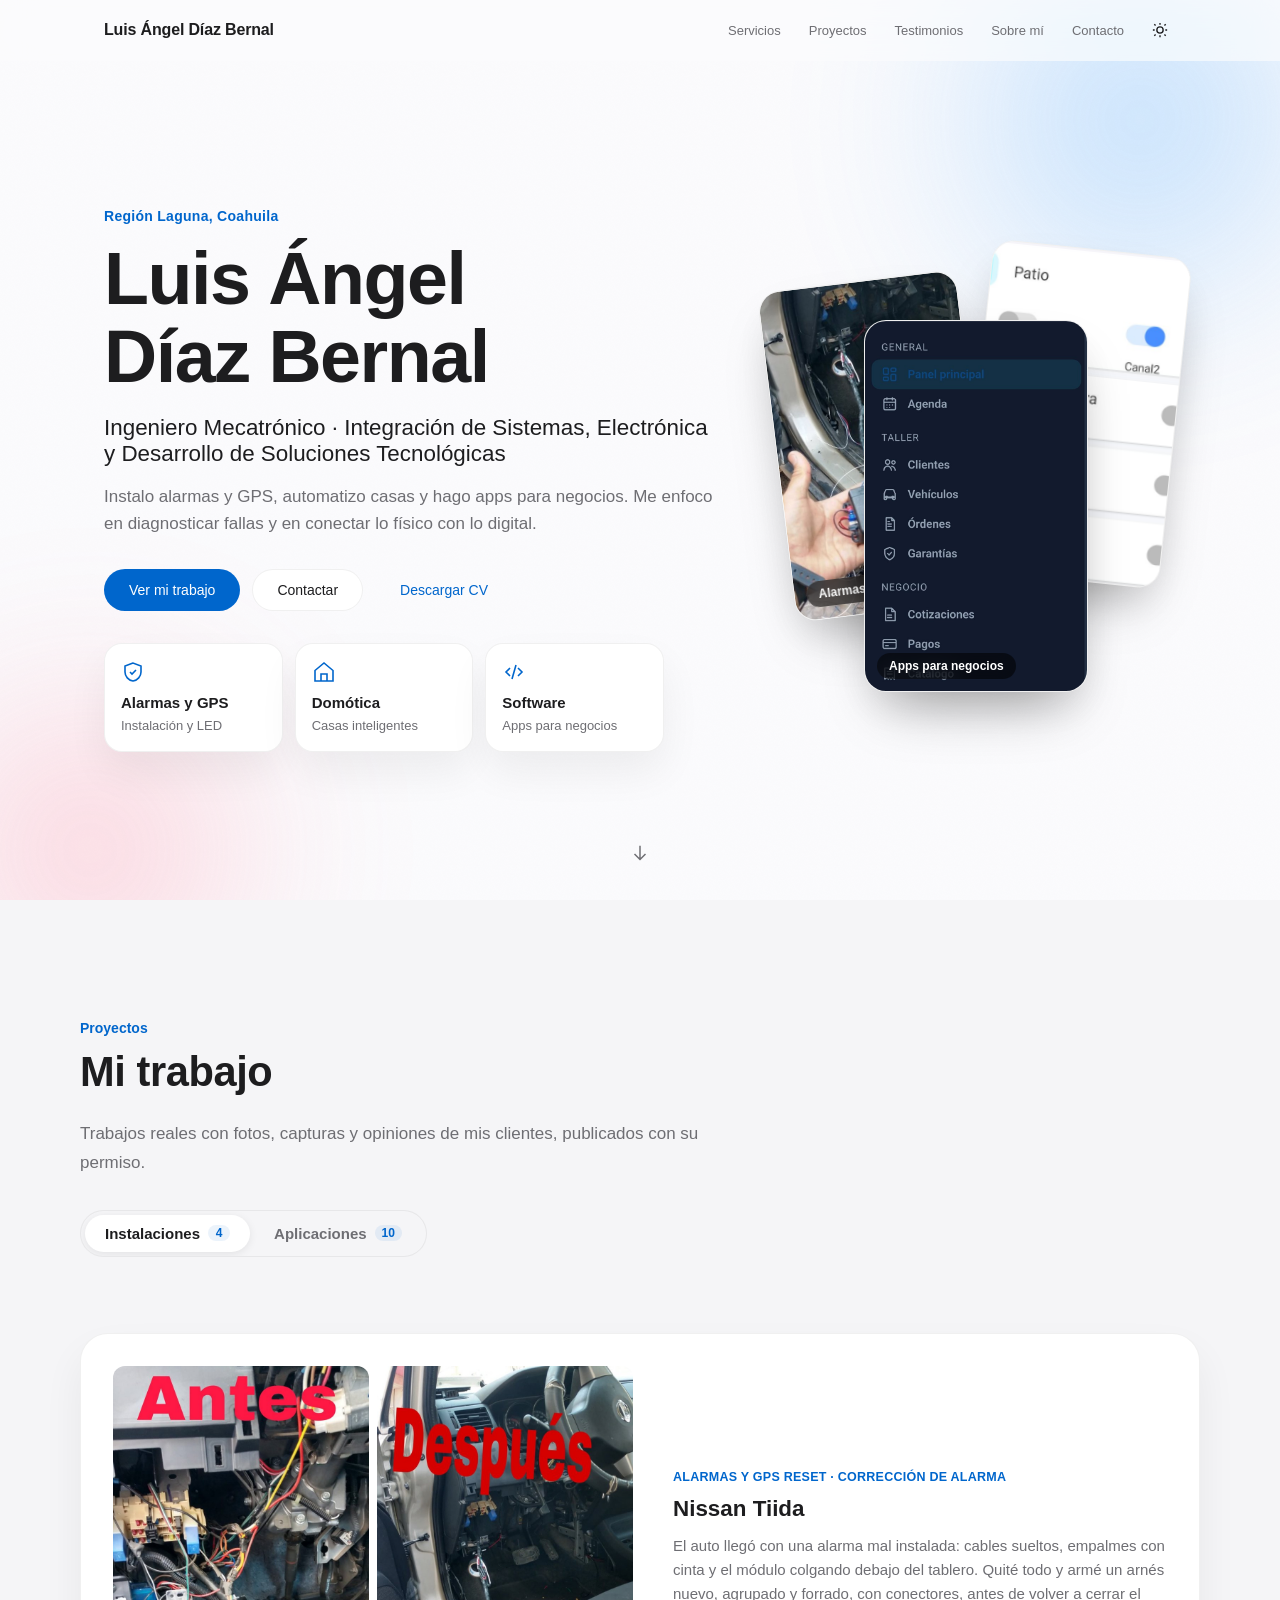
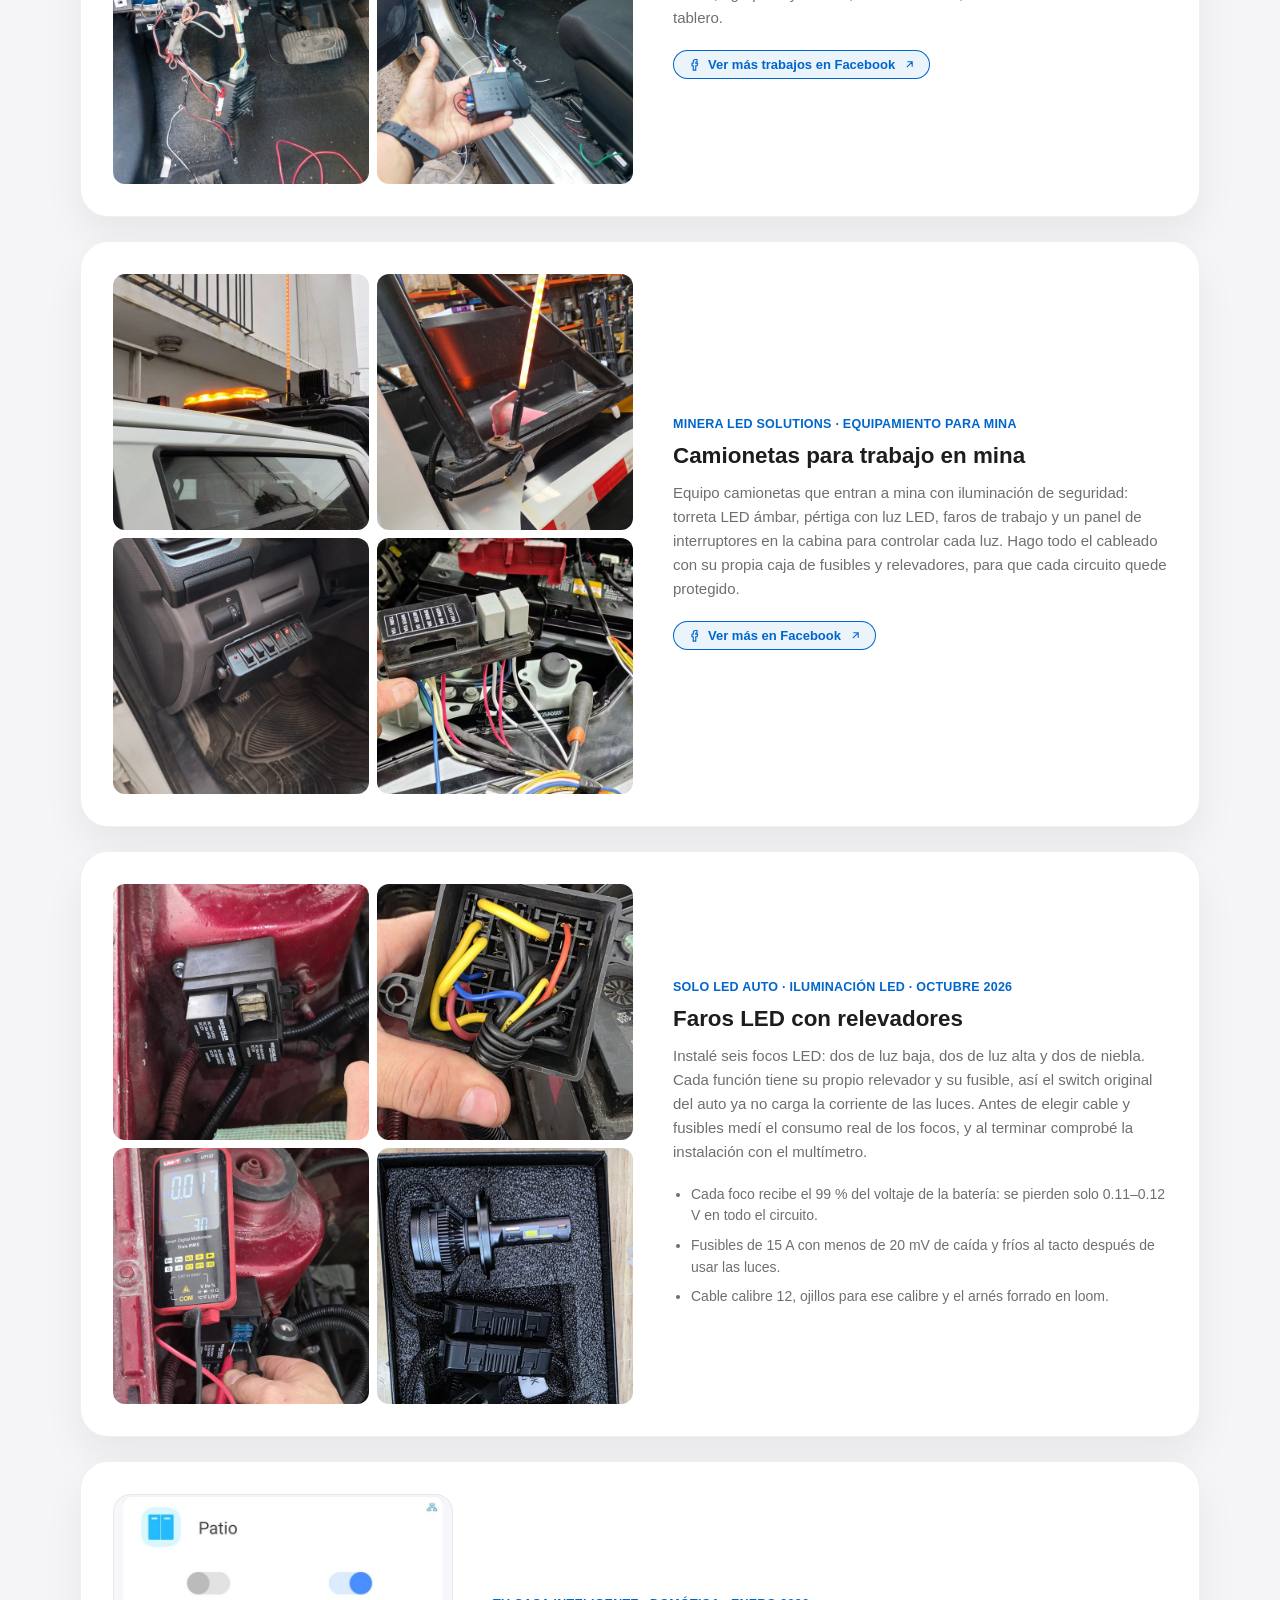
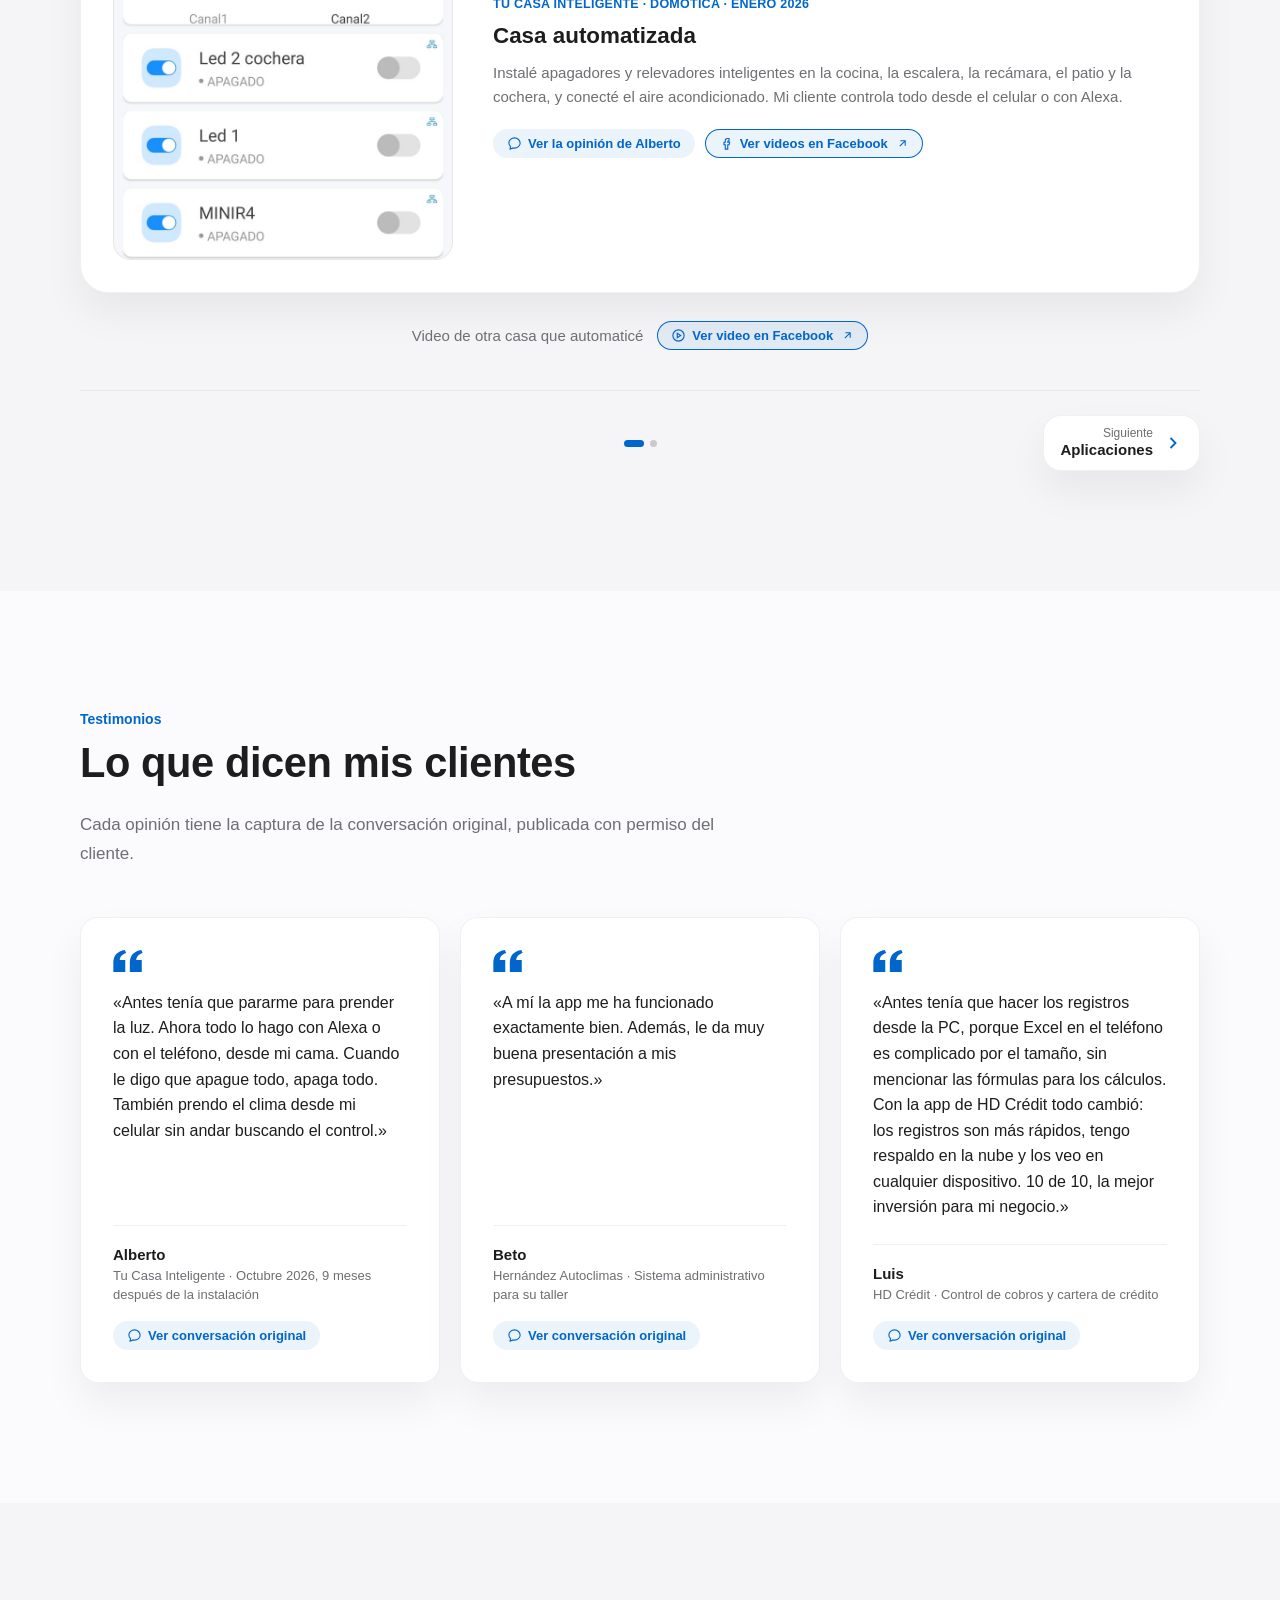
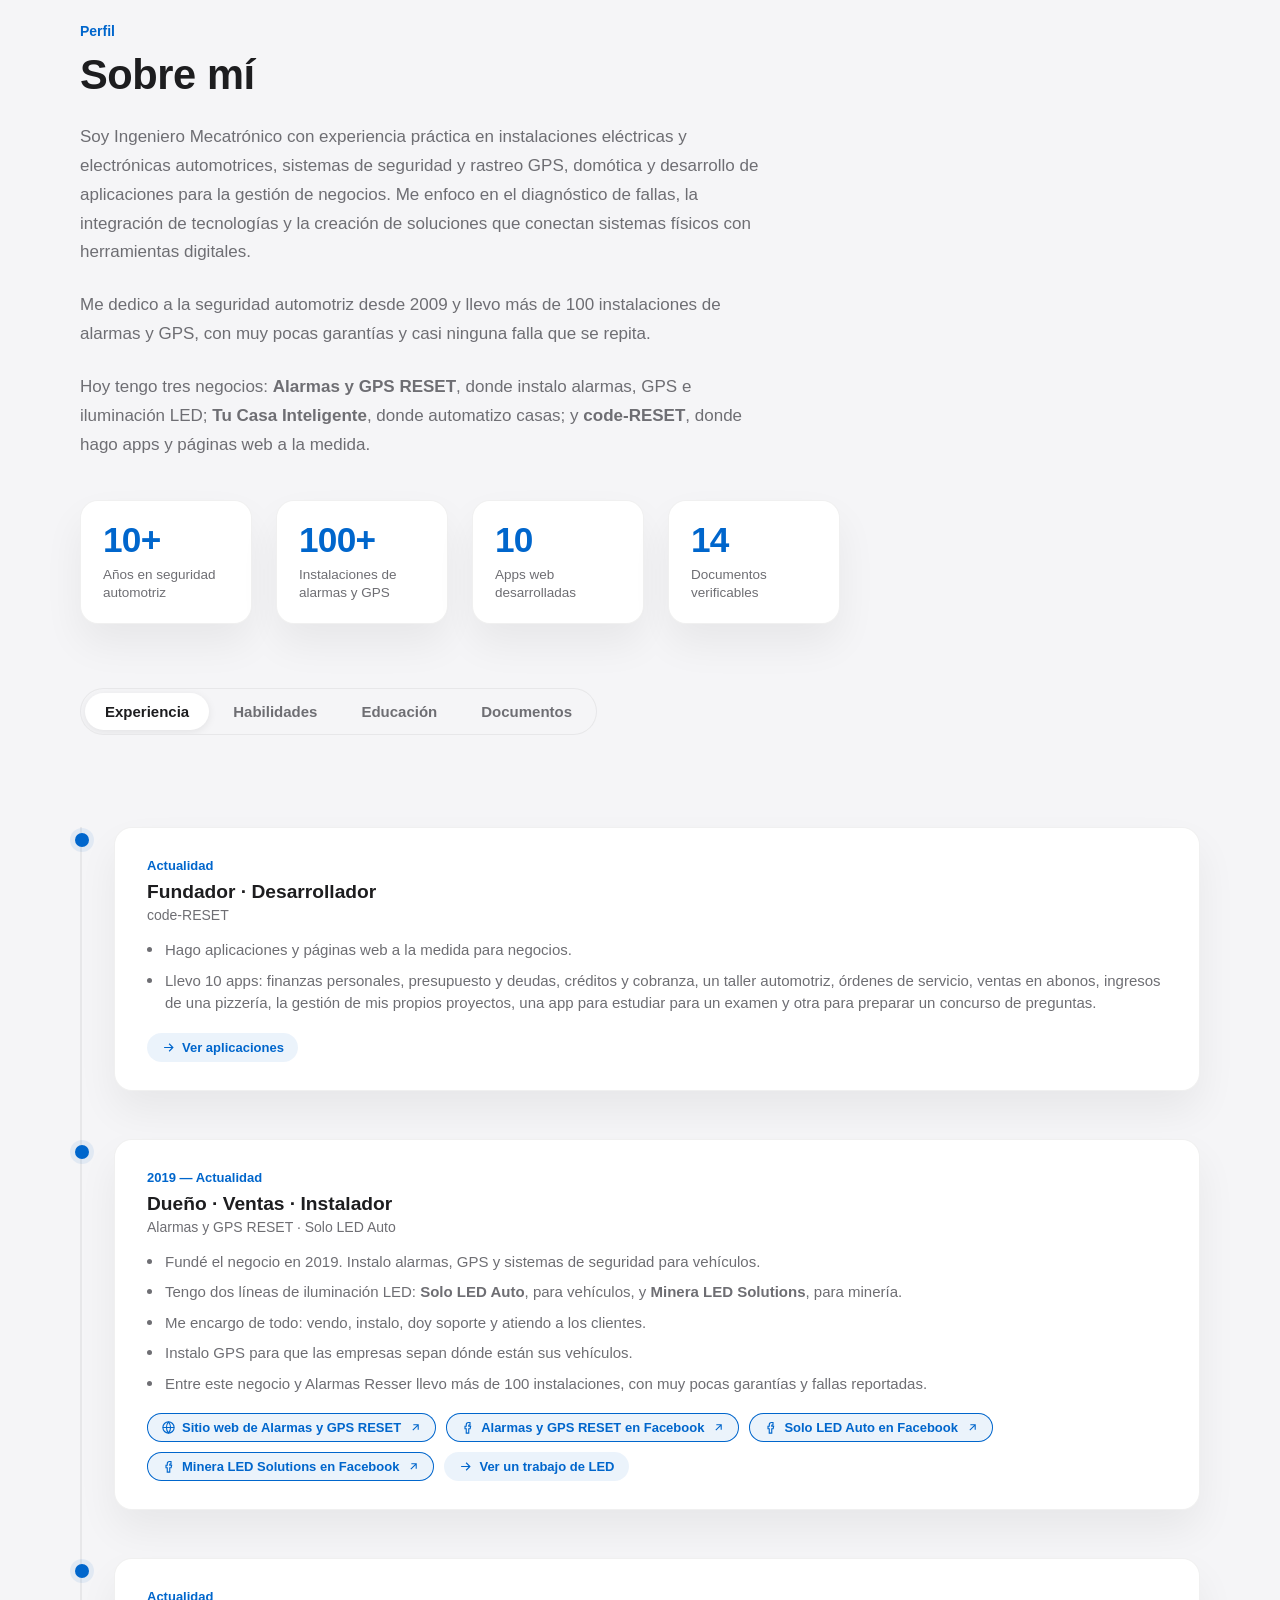
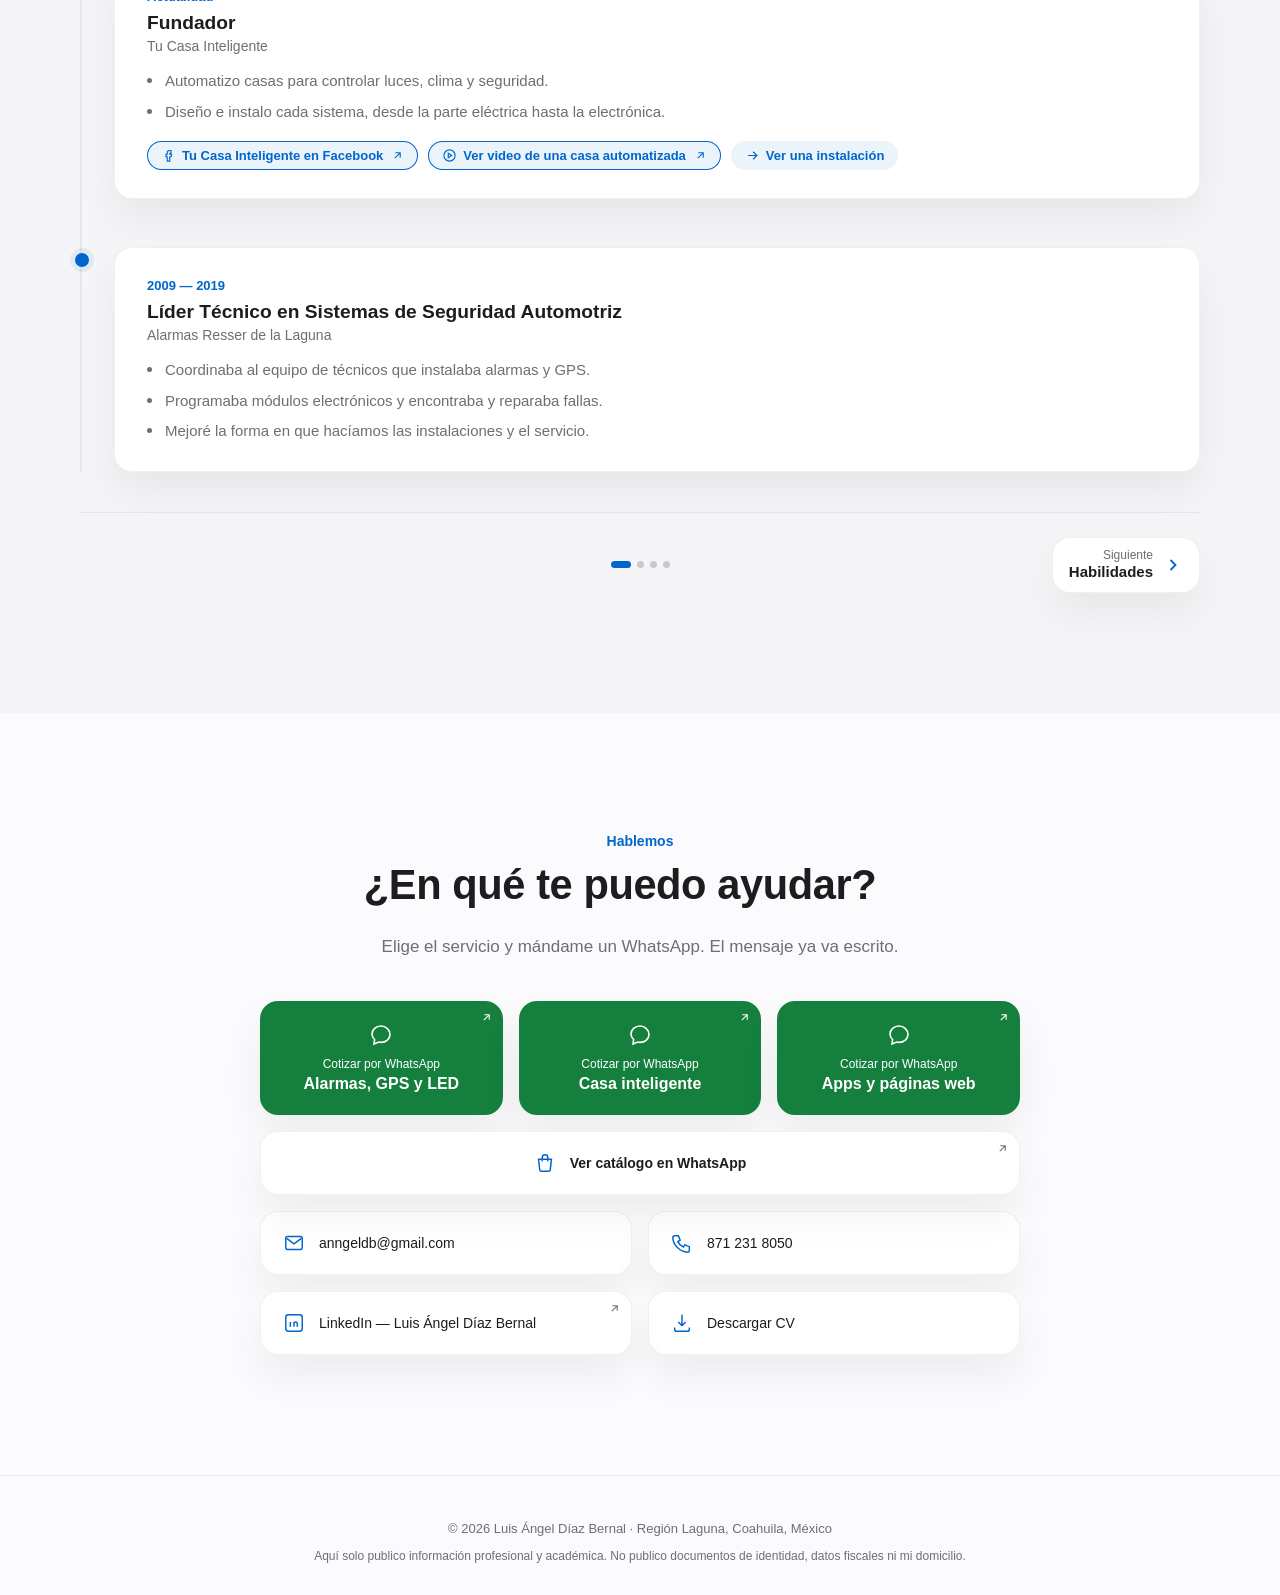
==== index.html @ fb7452df "Protege los documentos publicados y avisa si no cargan los datos - Tapa firmas, folios, números de c" ====
<!DOCTYPE html>
<html lang="es">
<head>
<meta charset="UTF-8">
<meta name="viewport" content="width=device-width, initial-scale=1.0">
<title>Luis Ángel Díaz Bernal — Portafolio profesional</title>
<meta name="description" content="Soy Ingeniero Mecatrónico en la Región Laguna: electrónica automotriz, seguridad y rastreo GPS, domótica y aplicaciones para negocios. Más de 10 años y más de 100 instalaciones.">
<link rel="canonical" href="https://code-reset.github.io/My-portafolio/">

<meta property="og:type" content="website">
<meta property="og:url" content="https://code-reset.github.io/My-portafolio/">
<meta property="og:title" content="Luis Ángel Díaz Bernal — Portafolio profesional">
<meta property="og:description" content="Soy Ingeniero Mecatrónico en la Región Laguna: electrónica automotriz, seguridad y rastreo GPS, domótica y aplicaciones para negocios. Más de 10 años y más de 100 instalaciones.">
<meta property="og:image" content="https://code-reset.github.io/My-portafolio/assets/og-image.jpg">
<meta property="og:image:width" content="1200">
<meta property="og:image:height" content="630">
<meta property="og:locale" content="es_MX">

<meta name="twitter:card" content="summary_large_image">
<meta name="twitter:title" content="Luis Ángel Díaz Bernal — Portafolio profesional">
<meta name="twitter:description" content="Soy Ingeniero Mecatrónico en la Región Laguna: electrónica automotriz, seguridad y rastreo GPS, domótica y aplicaciones para negocios. Más de 10 años y más de 100 instalaciones.">
<meta name="twitter:image" content="https://code-reset.github.io/My-portafolio/assets/og-image.jpg">

<link rel="icon" href="assets/favicon.svg" type="image/svg+xml">
<link rel="stylesheet" href="css/styles.css?v=202611060519">

<script type="application/ld+json">
{
  "@context": "https://schema.org",
  "@type": "Person",
  "name": "Luis Ángel Díaz Bernal",
  "jobTitle": "Ingeniero Mecatrónico",
  "url": "https://code-reset.github.io/My-portafolio/",
  "image": "https://code-reset.github.io/My-portafolio/assets/og-image.jpg",
  "address": { "@type": "PostalAddress", "addressRegion": "Coahuila", "addressCountry": "MX" },
  "alumniOf": { "@type": "CollegeOrUniversity", "name": "Universidad Autónoma de la Laguna" },
  "knowsAbout": ["Seguridad automotriz", "Rastreo GPS", "Domótica", "Automatización", "Desarrollo web"],
  "worksFor": [
    { "@type": "Organization", "name": "code-RESET" },
    { "@type": "Organization", "name": "Alarmas y GPS RESET", "url": "https://code-reset.github.io/Site/" },
    { "@type": "Organization", "name": "Tu Casa Inteligente" }
  ],
  "sameAs": ["https://www.linkedin.com/in/luis-%C3%A1ngel-d%C3%ADaz-bernal-34109314a"]
}
</script>
</head>
<body>

<div class="noise-overlay" aria-hidden="true"></div>

<nav id="navbar" class="navbar">
  <div class="navbar-inner">
    <a href="#top" class="nav-logo" aria-label="Inicio">Luis Ángel Díaz Bernal</a>
    <button class="nav-toggle" id="navToggle" aria-label="Abrir menú" aria-expanded="false">
      <span></span><span></span><span></span>
    </button>
    <ul class="nav-links" id="navLinks">
      <li><a href="#servicios">Servicios</a></li>
      <li><a href="#trabajo">Proyectos</a></li>
      <li><a href="#testimonios">Testimonios</a></li>
      <li><a href="#perfil">Sobre mí</a></li>
      <li><a href="#contacto">Contacto</a></li>
    </ul>
    <button class="theme-toggle" id="themeToggle" aria-label="Cambiar tema">
      <svg class="icon-sun" viewBox="0 0 24 24" fill="none" stroke="currentColor" stroke-width="1.8"><circle cx="12" cy="12" r="4.2"/><path d="M12 2.5v2.4M12 19.1v2.4M4.4 4.4l1.7 1.7M17.9 17.9l1.7 1.7M2.5 12h2.4M19.1 12h2.4M4.4 19.6l1.7-1.7M17.9 6.1l1.7-1.7"/></svg>
      <svg class="icon-moon" viewBox="0 0 24 24" fill="none" stroke="currentColor" stroke-width="1.8"><path d="M20 14.5A8.5 8.5 0 1 1 9.5 4a6.8 6.8 0 0 0 10.5 10.5Z"/></svg>
    </button>
  </div>
</nav>

<main id="top">

  <!-- HERO -->
  <section class="hero">
    <div class="hero-blob blob-1" aria-hidden="true"></div>
    <div class="hero-blob blob-2" aria-hidden="true"></div>
    <div class="hero-content reveal">
      <p class="eyebrow">Región Laguna, Coahuila</p>
      <h1 class="hero-title">Luis Ángel<br>Díaz Bernal</h1>
      <p class="hero-subtitle">Ingeniero Mecatrónico · Integración de Sistemas, Electrónica y Desarrollo de Soluciones Tecnológicas</p>
      <p class="hero-lede">Instalo alarmas y GPS, automatizo casas y hago apps para negocios. Me enfoco en diagnosticar fallas y en conectar lo físico con lo digital.</p>
      <div class="hero-actions">
        <a href="#trabajo" class="btn btn-primary">Ver mi trabajo</a>
        <a href="#contacto" class="btn btn-secondary">Contactar</a>
        <a href="assets/documents/luis-diaz-bernal-cv.pdf" class="btn btn-ghost" download>Descargar CV</a>
      </div>
      <nav class="hero-tiles" id="servicios" aria-label="Servicios">
        <a class="hero-tile" href="#instalaciones"><svg viewBox="0 0 24 24" fill="none" stroke="currentColor" stroke-width="1.6" aria-hidden="true"><path d="M12 3 4 6v6c0 4.4 3.4 8.3 8 9 4.6-.7 8-4.6 8-9V6Z"/><path d="m9 12 2 2 4-4"/></svg><strong>Alarmas y GPS</strong><span>Instalación y LED</span></a>
        <a class="hero-tile" href="#caso-casa"><svg viewBox="0 0 24 24" fill="none" stroke="currentColor" stroke-width="1.6" aria-hidden="true"><path d="M3 10.5 12 3l9 7.5V21H3z"/><path d="M9 21v-7h6v7"/></svg><strong>Domótica</strong><span>Casas inteligentes</span></a>
        <a class="hero-tile" href="#proyectos"><svg viewBox="0 0 24 24" fill="none" stroke="currentColor" stroke-width="1.6" aria-hidden="true"><path d="m8 8-4 4 4 4M16 8l4 4-4 4M14 5l-4 14"/></svg><strong>Software</strong><span>Apps para negocios</span></a>
      </nav>
    </div>
    <div class="hero-visual" aria-hidden="true" hidden>
      <figure class="hero-shot hero-shot--left">
        <img width="484" height="806" src="assets/projects/hero-alarma.jpg" alt="" loading="lazy">
        <figcaption>Alarmas y GPS</figcaption>
      </figure>
      <figure class="hero-shot hero-shot--right">
        <img width="720" height="776" src="assets/projects/casa-alberto-app.jpg" alt="" loading="lazy">
        <figcaption>Domótica</figcaption>
      </figure>
      <figure class="hero-shot hero-shot--front">
        <img width="720" height="1293" src="assets/projects/autoclimas-menu.jpg" alt="" loading="lazy">
        <figcaption>Apps para negocios</figcaption>
      </figure>
    </div>
    <a href="#trabajo" class="scroll-cue" aria-label="Desplazarse hacia abajo">
      <svg viewBox="0 0 24 24" fill="none" stroke="currentColor" stroke-width="1.6"><path d="M12 4v15M6 13l6 6 6-6"/></svg>
    </a>
  </section>

  <!-- PROYECTOS (pestañas: instalaciones y aplicaciones) -->
  <section id="trabajo" class="section alt">
    <div class="section-inner">
      <p class="section-kicker reveal">Proyectos</p>
      <h2 class="section-title reveal">Mi trabajo</h2>
      <p class="section-text reveal">Trabajos reales con fotos, capturas y opiniones de mis clientes, publicados con su permiso.</p>

      <div class="tabs" data-tabs>
      <div class="tablist reveal" role="tablist" aria-label="Tipo de proyecto">
        <button type="button" role="tab" class="tab" id="tab-instalaciones" aria-controls="instalaciones">Instalaciones <span class="tab-count">4</span></button>
        <button type="button" role="tab" class="tab" id="tab-proyectos" aria-controls="proyectos">Aplicaciones <span class="tab-count" data-count="apps">10</span></button>
      </div>
      <div class="tabpanel" role="tabpanel" id="instalaciones" aria-labelledby="tab-instalaciones" tabindex="0">
        <article class="case-card case-card--pair reveal" id="caso-tiida">
          <div class="case-shots">
            <img width="720" height="1176" src="assets/projects/tiida-antes.jpg" alt="Antes: alarma mal instalada en un Nissan Tiida, con cables sueltos, empalmes con cinta y el módulo colgando bajo el tablero" loading="lazy">
            <img width="720" height="1176" src="assets/projects/tiida-despues.jpg" alt="Después: arnés nuevo de la alarma, agrupado y forrado, con el módulo listo para fijarse" loading="lazy">
          </div>
          <div class="case-info">
            <p class="project-tag">Alarmas y GPS RESET · Corrección de alarma</p>
            <h3>Nissan Tiida</h3>
            <p>El auto llegó con una alarma mal instalada: cables sueltos, empalmes con cinta y el módulo colgando debajo del tablero. Quité todo y armé un arnés nuevo, agrupado y forrado, con conectores, antes de volver a cerrar el tablero.</p>
            <a class="timeline-link" href="https://www.facebook.com/share/1BoFfihjWY/" target="_blank" rel="noopener">
              <svg viewBox="0 0 24 24" fill="none" stroke="currentColor" stroke-width="1.8"><path d="M14 8h2V4h-2.5A3.5 3.5 0 0 0 10 7.5V10H8v4h2v7h4v-7h2.2l.8-4H14V8.5a.5.5 0 0 1 .5-.5Z"/></svg>
              Ver más trabajos en Facebook
            </a>
          </div>
        </article>

        <article class="case-card case-card--pair reveal" id="caso-minero">
          <div class="case-shots case-shots--grid">
            <img width="640" height="640" src="assets/projects/led-minero-torreta.jpg" alt="Torreta LED ámbar, faro de trabajo y pértiga LED montados en el techo de una camioneta" loading="lazy">
            <img width="640" height="640" src="assets/projects/led-minero-pertiga.jpg" alt="Pértiga LED encendida, atornillada al barandal con su conector" loading="lazy">
            <img width="640" height="640" src="assets/projects/led-minero-panel.jpg" alt="Panel de interruptores con indicadores instalado bajo el tablero" loading="lazy">
            <img width="640" height="640" src="assets/projects/led-minero-fusibles.jpg" alt="Caja de fusibles y relevadores para las luces, durante el cableado en el cofre" loading="lazy">
          </div>
          <div class="case-info">
            <p class="project-tag">Minera LED Solutions · Equipamiento para mina</p>
            <h3>Camionetas para trabajo en mina</h3>
            <p>Equipo camionetas que entran a mina con iluminación de seguridad: torreta LED ámbar, pértiga con luz LED, faros de trabajo y un panel de interruptores en la cabina para controlar cada luz. Hago todo el cableado con su propia caja de fusibles y relevadores, para que cada circuito quede protegido.</p>
            <a class="timeline-link" href="https://www.facebook.com/share/1HpNSt2PFw/" target="_blank" rel="noopener">
              <svg viewBox="0 0 24 24" fill="none" stroke="currentColor" stroke-width="1.8"><path d="M14 8h2V4h-2.5A3.5 3.5 0 0 0 10 7.5V10H8v4h2v7h4v-7h2.2l.8-4H14V8.5a.5.5 0 0 1 .5-.5Z"/></svg>
              Ver más en Facebook
            </a>
          </div>
        </article>

        <article class="case-card case-card--pair reveal" id="caso-faros-led">
          <div class="case-shots case-shots--grid">
            <img width="640" height="640" src="assets/projects/faros-led-caja.jpg" alt="Caja con tres relevadores y tres fusibles montada en el cofre, junto a la batería" loading="lazy">
            <img width="640" height="640" src="assets/projects/faros-led-cableado.jpg" alt="Parte trasera de la caja de relevadores con el cableado terminado y la salida protegida en loom" loading="lazy">
            <img width="640" height="640" src="assets/projects/faros-led-medicion.jpg" alt="Multímetro midiendo 17 milivolts de caída en un fusible de 15 amperes con las luces encendidas" loading="lazy">
            <img width="640" height="640" src="assets/projects/faros-led-kit.jpg" alt="Kit de focos LED H4 con ventilador y sus módulos driver" loading="lazy">
          </div>
          <div class="case-info">
            <p class="project-tag">Solo LED Auto · Iluminación LED · Octubre 2026</p>
            <h3>Faros LED con relevadores</h3>
            <p>Instalé seis focos LED: dos de luz baja, dos de luz alta y dos de niebla. Cada función tiene su propio relevador y su fusible, así el switch original del auto ya no carga la corriente de las luces. Antes de elegir cable y fusibles medí el consumo real de los focos, y al terminar comprobé la instalación con el multímetro.</p>
            <ul class="case-facts">
              <li>Cada foco recibe el 99 % del voltaje de la batería: se pierden solo 0.11–0.12 V en todo el circuito.</li>
              <li>Fusibles de 15 A con menos de 20 mV de caída y fríos al tacto después de usar las luces.</li>
              <li>Cable calibre 12, ojillos para ese calibre y el arnés forrado en loom.</li>
            </ul>
          </div>
        </article>

        <article class="case-card reveal" id="caso-casa">
          <div class="case-shot">
            <img width="720" height="776" src="assets/projects/casa-alberto-app.jpg" alt="App de la casa de Alberto con los apagadores del patio, las luces LED de la cochera y un relevador inteligente" loading="lazy">
          </div>
          <div class="case-info">
            <p class="project-tag">Tu Casa Inteligente · Domótica · Enero 2026</p>
            <h3>Casa automatizada</h3>
            <p>Instalé apagadores y relevadores inteligentes en la cocina, la escalera, la recámara, el patio y la cochera, y conecté el aire acondicionado. Mi cliente controla todo desde el celular o con Alexa.</p>
            <div class="timeline-links case-links">
              <a class="timeline-link" href="#testimonios">
                <svg viewBox="0 0 24 24" fill="none" stroke="currentColor" stroke-width="1.8"><path d="M12 3C7 3 3 6.6 3 11c0 2.2 1 4.1 2.6 5.5L5 21l4.8-1.9c.7.2 1.4.3 2.2.3 5 0 9-3.6 9-8S17 3 12 3Z"/></svg>
                Ver la opinión de Alberto
              </a>
            <a class="timeline-link" href="https://www.facebook.com/share/1HGwCEp49C/" target="_blank" rel="noopener">
              <svg viewBox="0 0 24 24" fill="none" stroke="currentColor" stroke-width="1.8"><path d="M14 8h2V4h-2.5A3.5 3.5 0 0 0 10 7.5V10H8v4h2v7h4v-7h2.2l.8-4H14V8.5a.5.5 0 0 1 .5-.5Z"/></svg>
              Ver videos en Facebook
            </a>
            </div>
          </div>
        </article>
        <div class="more-work reveal">
          <p>Video de otra casa que automaticé</p>
          <a class="timeline-link" href="https://www.facebook.com/share/v/1HAhtJ67kC/" target="_blank" rel="noopener">
            <svg viewBox="0 0 24 24" fill="none" stroke="currentColor" stroke-width="1.8"><circle cx="12" cy="12" r="9"/><path d="m10 8.5 5.5 3.5-5.5 3.5Z"/></svg>
            Ver video en Facebook
          </a>
        </div>
      </div>
      <div class="tabpanel" role="tabpanel" id="proyectos" aria-labelledby="tab-proyectos" tabindex="0">
        <p class="section-text reveal">Estas son apps que hice para clientes y para mis propios negocios. Funcionan en el navegador y varias se instalan en el celular. En las capturas no se ven datos de mis clientes.</p>

        <div class="projects-grid" id="appsGrid" data-page-size="6" aria-live="polite"></div>
        <nav class="pagination" id="appsPagination" hidden></nav>
        <noscript><p class="section-text">Activa JavaScript para ver las aplicaciones.</p></noscript>
      </div>
      </div>
    </div>
  </section>

  <!-- TESTIMONIOS -->
  <section id="testimonios" class="section">
    <div class="section-inner">
      <p class="section-kicker reveal">Testimonios</p>
      <h2 class="section-title reveal">Lo que dicen mis clientes</h2>
      <p class="section-text reveal">Cada opinión tiene la captura de la conversación original, publicada con permiso del cliente.</p>
      <div class="testimonials-grid">
        <figure class="testimonial reveal">
          <svg class="testimonial-mark" viewBox="0 0 32 24" aria-hidden="true"><path d="M0 24V14C0 6 4.5 1.3 12.5 0l1.5 3.4C9.4 4.8 7.3 7.6 7 11h6v13H0Zm18 0V14c0-8 4.5-12.7 12.5-14L32 3.4C27.4 4.8 25.3 7.6 25 11h6v13H18Z"/></svg>
          <blockquote>«Antes tenía que pararme para prender la luz. Ahora todo lo hago con Alexa o con el teléfono, desde mi cama. Cuando le digo que apague todo, apaga todo. También prendo el clima desde mi celular sin andar buscando el control.»</blockquote>
          <figcaption>
            <span class="testimonial-name">Alberto</span>
            <span class="testimonial-ctx">Tu Casa Inteligente · Octubre 2026, 9 meses después de la instalación</span>
            <a class="timeline-link" href="assets/testimonios/alberto-chat.jpg" target="_blank" data-title="Conversación original con Alberto" data-meta="Tu Casa Inteligente · captura publicada con su permiso" rel="noopener">
              <svg viewBox="0 0 24 24" fill="none" stroke="currentColor" stroke-width="1.8"><path d="M12 3C7 3 3 6.6 3 11c0 2.2 1 4.1 2.6 5.5L5 21l4.8-1.9c.7.2 1.4.3 2.2.3 5 0 9-3.6 9-8S17 3 12 3Z"/></svg>
              Ver conversación original
            </a>
          </figcaption>
        </figure>
        <figure class="testimonial reveal">
          <svg class="testimonial-mark" viewBox="0 0 32 24" aria-hidden="true"><path d="M0 24V14C0 6 4.5 1.3 12.5 0l1.5 3.4C9.4 4.8 7.3 7.6 7 11h6v13H0Zm18 0V14c0-8 4.5-12.7 12.5-14L32 3.4C27.4 4.8 25.3 7.6 25 11h6v13H18Z"/></svg>
          <blockquote>«A mí la app me ha funcionado exactamente bien. Además, le da muy buena presentación a mis presupuestos.»</blockquote>
          <figcaption>
            <span class="testimonial-name">Beto</span>
            <span class="testimonial-ctx">Hernández Autoclimas · Sistema administrativo para su taller</span>
            <a class="timeline-link" href="assets/testimonios/beto-chat.jpg" target="_blank" data-title="Conversación original con Beto" data-meta="Hernández Autoclimas · captura publicada con su permiso" rel="noopener">
              <svg viewBox="0 0 24 24" fill="none" stroke="currentColor" stroke-width="1.8"><path d="M12 3C7 3 3 6.6 3 11c0 2.2 1 4.1 2.6 5.5L5 21l4.8-1.9c.7.2 1.4.3 2.2.3 5 0 9-3.6 9-8S17 3 12 3Z"/></svg>
              Ver conversación original
            </a>
          </figcaption>
        </figure>
        <figure class="testimonial reveal">
          <svg class="testimonial-mark" viewBox="0 0 32 24" aria-hidden="true"><path d="M0 24V14C0 6 4.5 1.3 12.5 0l1.5 3.4C9.4 4.8 7.3 7.6 7 11h6v13H0Zm18 0V14c0-8 4.5-12.7 12.5-14L32 3.4C27.4 4.8 25.3 7.6 25 11h6v13H18Z"/></svg>
          <blockquote>«Antes tenía que hacer los registros desde la PC, porque Excel en el teléfono es complicado por el tamaño, sin mencionar las fórmulas para los cálculos. Con la app de HD Crédit todo cambió: los registros son más rápidos, tengo respaldo en la nube y los veo en cualquier dispositivo. 10 de 10, la mejor inversión para mi negocio.»</blockquote>
          <figcaption>
            <span class="testimonial-name">Luis</span>
            <span class="testimonial-ctx">HD Crédit · Control de cobros y cartera de crédito</span>
            <a class="timeline-link" href="assets/testimonios/hdcredit-chat.jpg" target="_blank" data-title="Conversación original con Luis" data-meta="HD Crédit · captura publicada con su permiso" rel="noopener">
              <svg viewBox="0 0 24 24" fill="none" stroke="currentColor" stroke-width="1.8"><path d="M12 3C7 3 3 6.6 3 11c0 2.2 1 4.1 2.6 5.5L5 21l4.8-1.9c.7.2 1.4.3 2.2.3 5 0 9-3.6 9-8S17 3 12 3Z"/></svg>
              Ver conversación original
            </a>
          </figcaption>
        </figure>
      </div>
    </div>
  </section>

  <!-- SOBRE MÍ (perfil + pestañas: experiencia, habilidades, educación, documentos) -->
  <section id="perfil" class="section alt">
    <div class="section-inner">
      <p class="section-kicker reveal">Perfil</p>
      <h2 class="section-title reveal">Sobre mí</h2>
      <div class="about-intro">
        <p class="section-text reveal">Soy Ingeniero Mecatrónico con experiencia práctica en instalaciones eléctricas y electrónicas automotrices, sistemas de seguridad y rastreo GPS, domótica y desarrollo de aplicaciones para la gestión de negocios. Me enfoco en el diagnóstico de fallas, la integración de tecnologías y la creación de soluciones que conectan sistemas físicos con herramientas digitales.</p>
        <p class="section-text reveal">Me dedico a la seguridad automotriz desde 2009 y llevo más de 100 instalaciones de alarmas y GPS, con muy pocas garantías y casi ninguna falla que se repita.</p>
        <p class="section-text reveal">Hoy tengo tres negocios: <strong>Alarmas y GPS RESET</strong>, donde instalo alarmas, GPS e iluminación LED; <strong>Tu Casa Inteligente</strong>, donde automatizo casas; y <strong class="nowrap">code-RESET</strong>, donde hago apps y páginas web a la medida.</p>
        <div class="stat-row reveal">
          <div class="stat">
            <span class="stat-number">10+</span>
            <span class="stat-label">Años en seguridad automotriz</span>
          </div>
          <div class="stat">
            <span class="stat-number">100+</span>
            <span class="stat-label">Instalaciones de alarmas y GPS</span>
          </div>
          <div class="stat">
            <span class="stat-number" data-count="apps">10</span>
            <span class="stat-label">Apps web desarrolladas</span>
          </div>
          <div class="stat">
            <span class="stat-number" data-count="docs">14</span>
            <span class="stat-label">Documentos verificables</span>
          </div>
        </div>
      </div>

      <div class="tabs about-tabs" data-tabs>
      <div class="tablist reveal" role="tablist" aria-label="Más sobre mí">
        <button type="button" role="tab" class="tab" id="tab-experiencia" aria-controls="experiencia">Experiencia</button>
        <button type="button" role="tab" class="tab" id="tab-habilidades" aria-controls="habilidades">Habilidades</button>
        <button type="button" role="tab" class="tab" id="tab-educacion" aria-controls="educacion">Educación</button>
        <button type="button" role="tab" class="tab" id="tab-documentos" aria-controls="documentos">Documentos</button>
      </div>
      <div class="tabpanel" role="tabpanel" id="experiencia" aria-labelledby="tab-experiencia" tabindex="0">
        <div class="timeline">
          <div class="timeline-item reveal">
            <div class="timeline-dot"></div>
            <div class="timeline-card">
              <span class="timeline-date">Actualidad</span>
              <h3>Fundador · Desarrollador</h3>
              <p class="timeline-org">code-RESET</p>
              <ul>
                <li>Hago aplicaciones y páginas web a la medida para negocios.</li>
                <li>Llevo <span data-count="apps">10</span> apps: finanzas personales, presupuesto y deudas, créditos y cobranza, un taller automotriz, órdenes de servicio, ventas en abonos, ingresos de una pizzería, la gestión de mis propios proyectos, una app para estudiar para un examen y otra para preparar un concurso de preguntas.</li>
              </ul>
              <div class="timeline-links">
                <a class="timeline-link" href="#proyectos">
                  <svg viewBox="0 0 24 24" fill="none" stroke="currentColor" stroke-width="1.8"><path d="M5 12h14M13 6l6 6-6 6"/></svg>
                  Ver aplicaciones
                </a>
              </div>
            </div>
          </div>
          <div class="timeline-item reveal">
            <div class="timeline-dot"></div>
            <div class="timeline-card">
              <span class="timeline-date">2019 — Actualidad</span>
              <h3>Dueño · Ventas · Instalador</h3>
              <p class="timeline-org">Alarmas y GPS RESET · Solo LED Auto</p>
              <ul>
                <li>Fundé el negocio en 2019. Instalo alarmas, GPS y sistemas de seguridad para vehículos.</li>
                <li>Tengo dos líneas de iluminación LED: <strong>Solo LED Auto</strong>, para vehículos, y <strong>Minera LED Solutions</strong>, para minería.</li>
                <li>Me encargo de todo: vendo, instalo, doy soporte y atiendo a los clientes.</li>
                <li>Instalo GPS para que las empresas sepan dónde están sus vehículos.</li>
                <li>Entre este negocio y Alarmas Resser llevo más de 100 instalaciones, con muy pocas garantías y fallas reportadas.</li>
              </ul>
              <div class="timeline-links">
                <a class="timeline-link" href="https://code-reset.github.io/Site/" target="_blank" rel="noopener">
                  <svg viewBox="0 0 24 24" fill="none" stroke="currentColor" stroke-width="1.8"><circle cx="12" cy="12" r="9"/><path d="M3 12h18M12 3a14 14 0 0 1 0 18M12 3a14 14 0 0 0 0 18"/></svg>
                  Sitio web de Alarmas y GPS RESET
                </a>
                <a class="timeline-link" href="https://www.facebook.com/share/1BoFfihjWY/" target="_blank" rel="noopener">
                  <svg viewBox="0 0 24 24" fill="none" stroke="currentColor" stroke-width="1.8"><path d="M14 8h2V4h-2.5A3.5 3.5 0 0 0 10 7.5V10H8v4h2v7h4v-7h2.2l.8-4H14V8.5a.5.5 0 0 1 .5-.5Z"/></svg>
                  Alarmas y GPS RESET en Facebook
                </a>
                <a class="timeline-link" href="https://www.facebook.com/share/1Be4MWs5gu/" target="_blank" rel="noopener">
                  <svg viewBox="0 0 24 24" fill="none" stroke="currentColor" stroke-width="1.8"><path d="M14 8h2V4h-2.5A3.5 3.5 0 0 0 10 7.5V10H8v4h2v7h4v-7h2.2l.8-4H14V8.5a.5.5 0 0 1 .5-.5Z"/></svg>
                  Solo LED Auto en Facebook
                </a>
                <a class="timeline-link" href="https://www.facebook.com/share/1HpNSt2PFw/" target="_blank" rel="noopener">
                  <svg viewBox="0 0 24 24" fill="none" stroke="currentColor" stroke-width="1.8"><path d="M14 8h2V4h-2.5A3.5 3.5 0 0 0 10 7.5V10H8v4h2v7h4v-7h2.2l.8-4H14V8.5a.5.5 0 0 1 .5-.5Z"/></svg>
                  Minera LED Solutions en Facebook
                </a>
                <a class="timeline-link" href="#caso-minero">
                  <svg viewBox="0 0 24 24" fill="none" stroke="currentColor" stroke-width="1.8"><path d="M5 12h14M13 6l6 6-6 6"/></svg>
                  Ver un trabajo de LED
                </a>
              </div>
            </div>
          </div>
          <div class="timeline-item reveal">
            <div class="timeline-dot"></div>
            <div class="timeline-card">
              <span class="timeline-date">Actualidad</span>
              <h3>Fundador</h3>
              <p class="timeline-org">Tu Casa Inteligente</p>
              <ul>
                <li>Automatizo casas para controlar luces, clima y seguridad.</li>
                <li>Diseño e instalo cada sistema, desde la parte eléctrica hasta la electrónica.</li>
              </ul>
              <div class="timeline-links">
                <a class="timeline-link" href="https://www.facebook.com/share/1HGwCEp49C/" target="_blank" rel="noopener">
                  <svg viewBox="0 0 24 24" fill="none" stroke="currentColor" stroke-width="1.8"><path d="M14 8h2V4h-2.5A3.5 3.5 0 0 0 10 7.5V10H8v4h2v7h4v-7h2.2l.8-4H14V8.5a.5.5 0 0 1 .5-.5Z"/></svg>
                  Tu Casa Inteligente en Facebook
                </a>
                <a class="timeline-link" href="https://www.facebook.com/share/v/1HAhtJ67kC/" target="_blank" rel="noopener">
                  <svg viewBox="0 0 24 24" fill="none" stroke="currentColor" stroke-width="1.8"><circle cx="12" cy="12" r="9"/><path d="m10 8.5 5.5 3.5-5.5 3.5Z"/></svg>
                  Ver video de una casa automatizada
                </a>
                <a class="timeline-link" href="#instalaciones">
                  <svg viewBox="0 0 24 24" fill="none" stroke="currentColor" stroke-width="1.8"><path d="M5 12h14M13 6l6 6-6 6"/></svg>
                  Ver una instalación
                </a>
              </div>
            </div>
          </div>
          <div class="timeline-item reveal">
            <div class="timeline-dot"></div>
            <div class="timeline-card">
              <span class="timeline-date">2009 — 2019</span>
              <h3>Líder Técnico en Sistemas de Seguridad Automotriz</h3>
              <p class="timeline-org">Alarmas Resser de la Laguna</p>
              <ul>
                <li>Coordinaba al equipo de técnicos que instalaba alarmas y GPS.</li>
                <li>Programaba módulos electrónicos y encontraba y reparaba fallas.</li>
                <li>Mejoré la forma en que hacíamos las instalaciones y el servicio.</li>
              </ul>
            </div>
          </div>
        </div>
      </div>
      <div class="tabpanel" role="tabpanel" id="habilidades" aria-labelledby="tab-habilidades" tabindex="0">
        <div class="skills-grid">
          <div class="skill-card reveal">
            <div class="skill-icon">
              <svg viewBox="0 0 24 24" fill="none" stroke="currentColor" stroke-width="1.6"><path d="M12 3 4 6v6c0 4.4 3.4 8.3 8 9 4.6-.7 8-4.6 8-9V6Z"/><path d="m9 12 2 2 4-4"/></svg>
            </div>
            <h3>Seguridad automotriz &amp; GPS</h3>
            <p>Alarmas, rastreo satelital GPS, inmovilizadores, sistemas por transpondedor e iluminación LED automotriz.</p>
          </div>
          <div class="skill-card reveal">
            <div class="skill-icon">
              <svg viewBox="0 0 24 24" fill="none" stroke="currentColor" stroke-width="1.6"><path d="M3 10.5 12 3l9 7.5V21H3z"/><path d="M9 21v-7h6v7"/></svg>
            </div>
            <h3>Automatización &amp; Domótica</h3>
            <p>Programo dispositivos y sensores para controlar luces, clima y seguridad en casas.</p>
          </div>
          <div class="skill-card reveal">
            <div class="skill-icon">
              <svg viewBox="0 0 24 24" fill="none" stroke="currentColor" stroke-width="1.6"><path d="m8 9-4 3 4 3M16 9l4 3-4 3M13 6l-2 12"/></svg>
            </div>
            <h3>Desarrollo Web &amp; Software</h3>
            <p>Hago apps y páginas web con <strong class="nowrap">code-RESET</strong>: con usuarios y contraseña, datos en la nube y que se pueden instalar en el celular.</p>
          </div>
          <div class="skill-card reveal">
            <div class="skill-icon">
              <svg viewBox="0 0 24 24" fill="none" stroke="currentColor" stroke-width="1.6"><path d="M13 2 3 14h7l-1 8 10-12h-7l1-8Z"/></svg>
            </div>
            <h3>Electricidad &amp; Electrónica</h3>
            <p>Diagnóstico y reparación, media y baja tensión, integración de módulos electrónicos, PLC.</p>
          </div>
          <div class="skill-card reveal">
            <div class="skill-icon">
              <svg viewBox="0 0 24 24" fill="none" stroke="currentColor" stroke-width="1.6"><rect x="3" y="4" width="18" height="12" rx="1.5"/><path d="M8 20h8M12 16v4"/></svg>
            </div>
            <h3>Software &amp; Herramientas</h3>
            <p>SolidWorks (tengo la certificación CAD Design Associate), Python básico, VBA, Office 365 y protocolos de comunicación.</p>
          </div>
          <div class="skill-card reveal">
            <div class="skill-icon">
              <svg viewBox="0 0 24 24" fill="none" stroke="currentColor" stroke-width="1.6"><path d="M17 20v-1.6a3.4 3.4 0 0 0-3.4-3.4H6.4A3.4 3.4 0 0 0 3 18.4V20"/><circle cx="9.7" cy="8.5" r="3.5"/><path d="M21 20v-1.6a3.4 3.4 0 0 0-2.6-3.3"/><path d="M15.2 5.1a3.5 3.5 0 0 1 0 6.7"/></svg>
            </div>
            <h3>Ventas &amp; Negociación</h3>
            <p>En mis negocios yo atiendo al cliente, cotizo y cierro la venta.</p>
          </div>
        </div>
      </div>
      <div class="tabpanel panel-narrow" role="tabpanel" id="educacion" aria-labelledby="tab-educacion" tabindex="0">

        <div class="edu-card reveal">
          <div class="edu-head">
            <h3>Ingeniería en Mecatrónica</h3>
            <span class="edu-date">2022 — 2025</span>
          </div>
          <p class="edu-org">Universidad Autónoma de la Laguna (UAL)</p>
          <p class="edu-desc">Titulado, con cédula profesional. En mi tesis, <em>«Propuesta e Implementación de Inmótica en la Facultad de Ingenierías»</em>, diseñé un sistema que automatiza la iluminación, el clima y la seguridad de la facultad para ahorrar energía.</p>
        </div>

        <div class="edu-card reveal">
          <div class="edu-head">
            <h3>Bachillerato Tecnológico</h3>
            <span class="edu-date">2003 — 2006</span>
          </div>
          <p class="edu-org">Área Físico-Matemáticas · Carrera: Computación</p>
          <p class="edu-desc">Ahí aprendí lo básico de programación, sistemas operativos, bases de datos y redes.</p>
        </div>

        <h3 class="sub-heading reveal">Formación complementaria</h3>
        <ul class="complementary-list reveal">
          <li class="in-progress">Ciberseguridad <span class="status-tag">en curso</span></li>
          <li>SOLIDWORKS CAD Design Associate — Dassault Systèmes</li>
          <li>Excel (100 horas) y Microcredencial ChatGPT — Skilling Center Tecmilenio</li>
          <li>Reparación de Laptop (36 horas) — I.A.C.O.</li>
          <li>Moldes e Infusión de Fibra de Carbono — H. Carbón</li>
          <li>Electrónica automotriz y circuitos electrónicos — SEP · CECATI</li>
          <li>4 cursos de IA e IoT — Santander Open Academy, con contenido de MIT Professional Education y Microsoft &amp; Founderz</li>
        </ul>
        <p class="complementary-note reveal">Las constancias están en <a href="#documentos">Documentos</a>.</p>
      </div>
      <div class="tabpanel" role="tabpanel" id="documentos" aria-labelledby="tab-documentos" tabindex="0">
        <p class="section-text reveal">Aquí están mis certificados y constancias escaneados. Son copias para consulta: tapé datos personales, firmas y folios, y llevan marca de agua.</p>

        <div class="doc-more-wrap doc-toggle-wrap reveal">
          <button type="button" class="btn btn-primary" id="docMore" aria-expanded="false" aria-controls="docGrid">Ver mis <span data-count="docs">14</span> documentos</button>
        </div>
        <div class="doc-grid" id="docGrid" data-page-size="8" hidden></div>
        <nav class="pagination" id="docPagination" hidden></nav>
      </div>
      </div>
    </div>
  </section>

  <!-- CONTACTO -->
  <section id="contacto" class="section">
    <div class="section-inner narrow center">
      <p class="section-kicker reveal">Hablemos</p>
      <h2 class="section-title reveal">¿En qué te puedo ayudar?</h2>
      <p class="section-text reveal">Elige el servicio y mándame un WhatsApp. El mensaje ya va escrito.</p>
      <div class="wa-grid reveal">
        <a class="wa-card js-wa" href="#" target="_blank" rel="noopener" data-cc="52" data-num="8712318050" data-msg="Hola Luis, vi tu portafolio y quiero cotizar alarma, GPS o iluminación LED para mi vehículo.">
          <svg viewBox="0 0 24 24" fill="none" stroke="currentColor" stroke-width="1.6" aria-hidden="true"><path d="M12 3C7 3 3 6.6 3 11c0 2.2 1 4.1 2.6 5.5L5 21l4.8-1.9c.7.2 1.4.3 2.2.3 5 0 9-3.6 9-8S17 3 12 3Z"/></svg>
          <span class="wa-kicker">Cotizar por WhatsApp</span>
          <span class="wa-title">Alarmas, GPS y LED</span>
        </a>
        <a class="wa-card js-wa" href="#" target="_blank" rel="noopener" data-cc="52" data-num="8712318050" data-msg="Hola Luis, vi tu portafolio y me interesa automatizar mi casa (domótica).">
          <svg viewBox="0 0 24 24" fill="none" stroke="currentColor" stroke-width="1.6" aria-hidden="true"><path d="M12 3C7 3 3 6.6 3 11c0 2.2 1 4.1 2.6 5.5L5 21l4.8-1.9c.7.2 1.4.3 2.2.3 5 0 9-3.6 9-8S17 3 12 3Z"/></svg>
          <span class="wa-kicker">Cotizar por WhatsApp</span>
          <span class="wa-title">Casa inteligente</span>
        </a>
        <a class="wa-card js-wa" href="#" target="_blank" rel="noopener" data-cc="52" data-num="8712318050" data-msg="Hola Luis, vi tu portafolio y quiero cotizar una app o página web para mi negocio.">
          <svg viewBox="0 0 24 24" fill="none" stroke="currentColor" stroke-width="1.6" aria-hidden="true"><path d="M12 3C7 3 3 6.6 3 11c0 2.2 1 4.1 2.6 5.5L5 21l4.8-1.9c.7.2 1.4.3 2.2.3 5 0 9-3.6 9-8S17 3 12 3Z"/></svg>
          <span class="wa-kicker">Cotizar por WhatsApp</span>
          <span class="wa-title">Apps y páginas web</span>
        </a>
      </div>
      <div class="contact-grid reveal">
        <a class="contact-card catalog" href="https://wa.me/c/5218712318050" target="_blank" rel="noopener">
          <svg viewBox="0 0 24 24" fill="none" stroke="currentColor" stroke-width="1.6"><path d="M5 8h14l-1.2 11.2a2 2 0 0 1-2 1.8H8.2a2 2 0 0 1-2-1.8Z"/><path d="M9 10V6a3 3 0 0 1 6 0v4"/></svg>
          <span>Ver catálogo en WhatsApp</span>
        </a>
        <a class="contact-card" id="emailLink" href="#" data-user="anngeldb" data-domain="gmail.com">
          <svg viewBox="0 0 24 24" fill="none" stroke="currentColor" stroke-width="1.6"><rect x="3" y="5" width="18" height="14" rx="2"/><path d="m4 7 8 6 8-6"/></svg>
          <span id="emailText">Correo electrónico</span>
        </a>
        <a class="contact-card" id="phoneLink" href="#" data-cc="52" data-num="8712318050" data-display="871 231 8050">
          <svg viewBox="0 0 24 24" fill="none" stroke="currentColor" stroke-width="1.6"><path d="M4 4h4l2 5-2.5 1.5a12 12 0 0 0 6 6L15 14l5 2v4a2 2 0 0 1-2 2C10 22 2 14 2 6a2 2 0 0 1 2-2Z"/></svg>
          <span id="phoneText">Teléfono</span>
        </a>
        <a class="contact-card" href="https://www.linkedin.com/in/luis-%C3%A1ngel-d%C3%ADaz-bernal-34109314a" target="_blank" rel="noopener">
          <svg viewBox="0 0 24 24" fill="none" stroke="currentColor" stroke-width="1.6"><rect x="3" y="3" width="18" height="18" rx="3"/><path d="M8 11v5M8 8v.01M12 16v-3.2a1.8 1.8 0 0 1 3.6 0V16M12 16v-5"/></svg>
          <span>LinkedIn — Luis Ángel Díaz Bernal</span>
        </a>
        <a class="contact-card" href="assets/documents/luis-diaz-bernal-cv.pdf" download>
          <svg viewBox="0 0 24 24" fill="none" stroke="currentColor" stroke-width="1.6"><path d="M12 3v12m0 0-4-4m4 4 4-4"/><path d="M4 17v2a2 2 0 0 0 2 2h12a2 2 0 0 0 2-2v-2"/></svg>
          <span>Descargar CV</span>
        </a>
      </div>
    </div>
  </section>

</main>

<footer class="site-footer">
  <p>© <span id="year"></span> Luis Ángel Díaz Bernal · Región Laguna, Coahuila, México</p>
  <p class="privacy-note">Aquí solo publico información profesional y académica. No publico documentos de identidad, datos fiscales ni mi domicilio.</p>
</footer>

<!-- VISOR (vistas previas de apps y documentos) -->
<div class="modal-backdrop" id="viewer" aria-hidden="true" inert>
  <div class="modal viewer-modal" role="dialog" aria-modal="true" aria-labelledby="viewerTitle">
    <button type="button" class="modal-close" id="viewerClose" aria-label="Cerrar">
      <svg viewBox="0 0 24 24" fill="none" stroke="currentColor" stroke-width="1.8"><path d="M6 6l12 12M18 6 6 18"/></svg>
    </button>
    <div class="modal-header">
      <h3 id="viewerTitle"></h3>
      <p id="viewerMeta"></p>
    </div>
    <div class="viewer-stage" id="viewerStage">
      <button type="button" class="viewer-nav viewer-prev" id="viewerPrev" aria-label="Imagen anterior">‹</button>
      <img id="viewerImage" alt="" draggable="false">
      <button type="button" class="viewer-nav viewer-next" id="viewerNext" aria-label="Imagen siguiente">›</button>
      <span class="viewer-counter" id="viewerCounter"></span>
    </div>
    <div class="viewer-thumbs" id="viewerThumbs"></div>
    <div class="viewer-details" id="viewerDetails"></div>
  </div>
</div>

<script type="module" src="js/main.js?v=202611060519"></script>
</body>
</html>
---- css/styles.css ----
/* ==========================================================================
   Portafolio — Luis Ángel Díaz Bernal
   Índice de secciones (buscar el título en mayúsculas):
     (inicio: variables de color claro/oscuro y estilos base)
     NAVBAR · BUTTONS · HERO · SECTIONS · TIMELINE · SKILLS · SERVICES
     PROJECTS · PAGINATION · TESTIMONIALS · INSTALLATIONS · EDUCATION
     DOCUMENTS · CONTACT · FOOTER · MODALS · VIEWER · REVEAL ANIMATION
     RESPONSIVE (media queries al final)
   ========================================================================== */
:root {
  --bg: #fbfbfd;
  --bg-alt: #f5f5f7;
  --surface: #ffffff;
  --surface-border: rgba(0, 0, 0, 0.06);
  --text: #1d1d1f;
  --text-soft: #6e6e73;
  --accent: #0066cc;
  --accent-soft: rgba(0, 102, 204, 0.08);
  --accent-strong: #0066cc;
  --shadow: 0 20px 40px rgba(0, 0, 0, 0.06);
  --shadow-lg: 0 30px 60px rgba(0, 0, 0, 0.12);
  --radius-lg: 28px;
  --radius-md: 18px;
  --radius-sm: 12px;
  --nav-bg: rgba(251, 251, 253, 0.72);
  color-scheme: light;
}

:root[data-theme="dark"] {
  --bg: #000000;
  --bg-alt: #0c0c0e;
  --surface: #151517;
  --surface-border: rgba(255, 255, 255, 0.08);
  --text: #f5f5f7;
  --text-soft: #a1a1a6;
  --accent: #2997ff;
  --accent-soft: rgba(41, 151, 255, 0.15);
  --accent-strong: #0071e3;
  --shadow: 0 20px 40px rgba(0, 0, 0, 0.4);
  --shadow-lg: 0 30px 70px rgba(0, 0, 0, 0.55);
  --nav-bg: rgba(0, 0, 0, 0.6);
  color-scheme: dark;
}

@media (prefers-color-scheme: dark) {
  :root:not([data-theme="light"]) {
    --bg: #000000;
    --bg-alt: #0c0c0e;
    --surface: #151517;
    --surface-border: rgba(255, 255, 255, 0.08);
    --text: #f5f5f7;
    --text-soft: #a1a1a6;
    --accent: #2997ff;
    --accent-soft: rgba(41, 151, 255, 0.15);
    --accent-strong: #0071e3;
    --shadow: 0 20px 40px rgba(0, 0, 0, 0.4);
    --shadow-lg: 0 30px 70px rgba(0, 0, 0, 0.55);
    --nav-bg: rgba(0, 0, 0, 0.6);
    color-scheme: dark;
  }
}

* { box-sizing: border-box; }

html {
  scroll-behavior: smooth;
}

body {
  margin: 0;
  font-family: -apple-system, BlinkMacSystemFont, "SF Pro Display", "Segoe UI", Roboto, Helvetica, Arial, sans-serif;
  background: var(--bg);
  color: var(--text);
  transition: background 0.4s ease, color 0.4s ease;
  -webkit-font-smoothing: antialiased;
  overflow-x: hidden;
}

section { scroll-margin-top: 76px; }

img { max-width: 100%; height: auto; }
a { color: inherit; text-decoration: none; }
ul { margin: 0; padding: 0; list-style: none; }

.noise-overlay {
  position: fixed;
  inset: 0;
  pointer-events: none;
  z-index: 0;
  opacity: 0.02;
  background-image: url("data:image/svg+xml,%3Csvg xmlns='http://www.w3.org/2000/svg' width='60' height='60'%3E%3Cfilter id='n'%3E%3CfeTurbulence type='fractalNoise' baseFrequency='0.9' numOctaves='2'/%3E%3C/filter%3E%3Crect width='100%25' height='100%25' filter='url(%23n)'/%3E%3C/svg%3E");
}

/* NAVBAR */
.navbar {
  position: fixed;
  top: 0;
  left: 0;
  right: 0;
  z-index: 100;
  background: var(--nav-bg);
  backdrop-filter: saturate(180%) blur(20px);
  -webkit-backdrop-filter: saturate(180%) blur(20px);
  border-bottom: 1px solid transparent;
  transition: border-color 0.3s ease;
}
.navbar.scrolled { border-bottom-color: var(--surface-border); }

.navbar-inner {
  max-width: 1120px;
  margin: 0 auto;
  padding: 14px 24px;
  display: flex;
  align-items: center;
  gap: 20px;
}

.nav-logo {
  font-weight: 700;
  font-size: 16px;
  letter-spacing: -0.01em;
  margin-right: auto;
  white-space: nowrap;
}

.nav-links {
  display: flex;
  gap: 28px;
  font-size: 13px;
  font-weight: 500;
  color: var(--text-soft);
}
.nav-links a { transition: color 0.2s ease; }
.nav-links a:hover { color: var(--text); }

.theme-toggle {
  border: none;
  background: none;
  color: var(--text);
  cursor: pointer;
  width: 32px;
  height: 32px;
  display: grid;
  place-items: center;
  border-radius: 50%;
  transition: background 0.2s ease;
}
.theme-toggle:hover { background: var(--accent-soft); }
.theme-toggle svg { width: 18px; height: 18px; }
.icon-moon { display: none; }
:root[data-theme="dark"] .icon-sun { display: none; }
:root[data-theme="dark"] .icon-moon { display: block; }
@media (prefers-color-scheme: dark) {
  :root:not([data-theme="light"]) .icon-sun { display: none; }
  :root:not([data-theme="light"]) .icon-moon { display: block; }
}

.nav-toggle {
  display: none;
  flex-direction: column;
  gap: 4px;
  border: none;
  background: none;
  cursor: pointer;
  padding: 8px;
}
.nav-toggle span {
  width: 20px;
  height: 1.5px;
  background: var(--text);
  transition: transform 0.3s ease, opacity 0.3s ease;
}

/* BUTTONS */
.btn {
  display: inline-flex;
  align-items: center;
  justify-content: center;
  padding: 12px 24px;
  border-radius: 980px;
  font-family: inherit;
  font-size: 14px;
  font-weight: 500;
  border: 1px solid transparent;
  cursor: pointer;
  transition: transform 0.2s ease, background 0.2s ease, box-shadow 0.2s ease;
}
.btn:active { transform: scale(0.97); }
.btn-primary { background: var(--accent-strong); color: #fff; }
.btn-primary:hover { box-shadow: 0 8px 20px var(--accent-soft); }
.btn-secondary { background: var(--surface); color: var(--text); border-color: var(--surface-border); }
.btn-secondary:hover { background: var(--bg-alt); }
.btn-ghost { background: transparent; color: var(--accent); }
.btn-ghost:hover { background: var(--accent-soft); }

/* HERO */
.hero {
  position: relative;
  min-height: 100svh;
  display: flex;
  align-items: center;
  padding: 140px max(24px, calc((100% - 1072px) / 2)) 80px;
  overflow: hidden;
}

.hero-blob {
  position: absolute;
  border-radius: 50%;
  filter: blur(90px);
  opacity: 0.35;
  z-index: -1;
  animation: float 16s ease-in-out infinite;
}
.blob-1 { width: 480px; height: 480px; background: radial-gradient(circle, #2997ff, transparent 70%); top: -120px; right: -100px; }
.blob-2 { width: 420px; height: 420px; background: radial-gradient(circle, #ff6482, transparent 70%); bottom: -160px; left: -120px; animation-delay: -8s; }

@keyframes float {
  0%, 100% { transform: translate(0, 0) scale(1); }
  50% { transform: translate(30px, -20px) scale(1.08); }
}

.hero-content { max-width: 680px; }

/* Hero tiles: the three services, right under the buttons */
.hero-tiles {
  display: grid;
  grid-template-columns: repeat(3, minmax(0, 1fr));
  gap: 12px;
  margin-top: 32px;
  max-width: 560px;
  scroll-margin-top: 90px;
}
.hero-tile {
  display: flex;
  flex-direction: column;
  align-items: flex-start;
  gap: 4px;
  padding: 16px;
  border-radius: var(--radius-md);
  background: var(--surface);
  border: 1px solid var(--surface-border);
  box-shadow: var(--shadow);
  transition: transform 0.2s ease, box-shadow 0.2s ease;
}
.hero-tile:hover { transform: translateY(-3px); box-shadow: var(--shadow-lg); }
.hero-tile:focus-visible { outline: 2px solid var(--accent); outline-offset: 2px; }
.hero-tile svg { width: 24px; height: 24px; color: var(--accent); margin-bottom: 6px; }
.hero-tile strong { font-size: 15px; line-height: 1.25; }
.hero-tile span { font-size: 13px; line-height: 1.35; color: var(--text-soft); }

/* Hero visual: real work, shown only on wide screens */
.hero-visual { display: none; }
.hero-shot {
  position: absolute;
  margin: 0;
  width: 200px;
  border-radius: 22px;
  overflow: hidden;
  background: var(--surface);
  border: 1px solid var(--surface-border);
  box-shadow: 0 30px 60px -24px rgba(0, 0, 0, 0.4), var(--shadow);
}
.hero-shot img { display: block; width: 100%; aspect-ratio: 9 / 15; object-fit: cover; object-position: top; }
.hero-shot figcaption {
  position: absolute;
  left: 12px;
  bottom: 12px;
  padding: 6px 12px;
  border-radius: 980px;
  font-size: 12px;
  font-weight: 600;
  color: #fff;
  background: rgba(0, 0, 0, 0.55);
  -webkit-backdrop-filter: blur(10px);
  backdrop-filter: blur(10px);
}
.hero-shot--left { left: 0; top: 80px; transform: rotate(-7deg); }
.hero-shot--right { right: 0; top: 48px; transform: rotate(6deg); }
.hero-shot--front { left: 50%; top: 120px; width: 224px; transform: translateX(-50%); z-index: 2; }

@media (min-width: 1081px) {
  .hero { display: grid; grid-template-columns: minmax(0, 1fr) 400px; column-gap: 56px; }
  .hero-visual, .hero-visual[hidden] { display: block; position: relative; height: 560px; }
}
@media (min-width: 1081px) and (max-width: 1279px) {
  .hero-visual { transform: scale(0.88); transform-origin: center right; }
}

.eyebrow {
  color: var(--accent);
  font-weight: 600;
  font-size: 14px;
  letter-spacing: 0.02em;
  margin: 0 0 16px;
}

.hero-title {
  font-size: clamp(2.6rem, 7vw, 4.6rem);
  line-height: 1.05;
  font-weight: 700;
  letter-spacing: -0.02em;
  margin: 0 0 20px;
}

.hero-subtitle {
  font-size: clamp(1.1rem, 2.4vw, 1.4rem);
  font-weight: 500;
  color: var(--text);
  margin: 0 0 16px;
}

.hero-lede {
  font-size: 17px;
  line-height: 1.6;
  color: var(--text-soft);
  margin: 0 0 32px;
}

.hero-actions { display: flex; flex-wrap: wrap; gap: 12px; }
.nowrap { white-space: nowrap; }

.scroll-cue {
  position: absolute;
  bottom: 32px;
  left: 50%;
  transform: translateX(-50%);
  color: var(--text-soft);
  animation: bounce 2s ease-in-out infinite;
}
.scroll-cue svg { width: 22px; height: 22px; }
@keyframes bounce {
  0%, 100% { transform: translate(-50%, 0); }
  50% { transform: translate(-50%, 8px); }
}

/* SECTIONS */
.section { padding: 120px 24px; position: relative; }
.section.alt { background: var(--bg-alt); }
.section-inner { max-width: 1120px; margin: 0 auto; }
.section-inner.narrow { max-width: 760px; }
.section-inner.center { text-align: center; }
.section-inner.center .hero-lede,
.section-inner.center .section-text { margin-left: auto; margin-right: auto; }

.section-kicker {
  color: var(--accent);
  font-weight: 600;
  font-size: 14px;
  margin: 0 0 12px;
}

.section-title {
  font-size: clamp(1.8rem, 4vw, 2.6rem);
  font-weight: 700;
  letter-spacing: -0.01em;
  margin: 0 0 24px;
  max-width: 720px;
}

.section-text {
  font-size: 17px;
  line-height: 1.7;
  color: var(--text-soft);
  max-width: 680px;
  margin: 0 0 24px;
}

.stat-row {
  display: grid;
  grid-template-columns: repeat(4, 1fr);
  gap: 24px;
  margin-top: 40px;
}
.stat {
  display: flex;
  flex-direction: column;
  padding: 20px 22px;
  background: var(--surface);
  border: 1px solid var(--surface-border);
  border-radius: var(--radius-md);
  box-shadow: var(--shadow);
}
.stat-number { font-size: 2.2rem; font-weight: 700; line-height: 1.1; letter-spacing: -0.02em; color: var(--accent); }
.stat-label { font-size: 13.5px; line-height: 1.4; color: var(--text-soft); margin-top: 6px; }

/* TIMELINE */
.timeline {
  position: relative;
  margin-top: 56px;
  padding-left: 32px;
  border-left: 2px solid var(--surface-border);
}
.timeline-item { position: relative; padding-bottom: 48px; }
.timeline-item:last-child { padding-bottom: 0; }
.timeline-dot {
  position: absolute;
  left: -39px;
  top: 6px;
  width: 14px;
  height: 14px;
  border-radius: 50%;
  background: var(--accent);
  box-shadow: 0 0 0 5px var(--accent-soft);
}
.timeline-card {
  background: var(--surface);
  border: 1px solid var(--surface-border);
  border-radius: var(--radius-md);
  padding: 28px 32px;
  box-shadow: var(--shadow);
}
.timeline-date {
  display: inline-block;
  font-size: 13px;
  font-weight: 600;
  color: var(--accent);
  margin-bottom: 8px;
}
.timeline-card h3 { margin: 0 0 4px; font-size: 1.2rem; }
.timeline-org { color: var(--text-soft); font-size: 14px; margin: 0 0 16px; }
.timeline-links { display: flex; flex-wrap: wrap; gap: 10px; margin-top: 18px; }
.timeline-link {
  display: inline-flex;
  align-items: center;
  gap: 6px;
  padding: 7px 14px;
  border-radius: 980px;
  background: var(--accent-soft);
  color: var(--accent);
  font-size: 13px;
  font-weight: 600;
  text-decoration: none;
  transition: transform 0.2s ease;
}
.timeline-link:hover { transform: translateY(-2px); }
button.timeline-link { border: 0; font-family: inherit; cursor: pointer; }
.timeline-link svg { width: 15px; height: 15px; }
.timeline-card ul { display: flex; flex-direction: column; gap: 8px; }
.timeline-card li {
  font-size: 15px;
  line-height: 1.5;
  color: var(--text-soft);
  padding-left: 18px;
  position: relative;
}
.timeline-card li::before {
  content: "";
  position: absolute;
  left: 0;
  top: 8px;
  width: 5px;
  height: 5px;
  border-radius: 50%;
  background: var(--text-soft);
}

/* SKILLS */
.skills-grid {
  display: grid;
  grid-template-columns: repeat(3, 1fr);
  gap: 20px;
  margin-top: 48px;
}
.skill-card {
  background: var(--surface);
  border: 1px solid var(--surface-border);
  border-radius: var(--radius-md);
  padding: 32px;
  box-shadow: var(--shadow);
  transition: transform 0.3s ease, box-shadow 0.3s ease;
}
.skill-card:hover { transform: translateY(-6px); box-shadow: var(--shadow-lg); }
.skill-icon {
  width: 48px;
  height: 48px;
  border-radius: 14px;
  background: var(--accent-soft);
  color: var(--accent);
  display: grid;
  place-items: center;
  margin-bottom: 20px;
}
.skill-icon svg { width: 24px; height: 24px; }
.skill-card h3 { margin: 0 0 10px; font-size: 1.05rem; }
.skill-card p { margin: 0; font-size: 14px; line-height: 1.6; color: var(--text-soft); }

/* SERVICES */
.services-grid { display: grid; grid-template-columns: repeat(3, 1fr); gap: 20px; margin-top: 48px; }
.service-card {
  display: flex;
  flex-direction: column;
  align-items: flex-start;
  background: var(--surface);
  border: 1px solid var(--surface-border);
  border-radius: var(--radius-md);
  padding: 32px;
  box-shadow: var(--shadow);
}
.service-kicker { margin: 0 0 4px; font-size: 13px; font-weight: 600; color: var(--accent); }
.service-card h3 { margin: 0 0 10px; font-size: 1.2rem; }
.service-card p:not(.service-kicker) { margin: 0 0 22px; font-size: 15px; line-height: 1.6; color: var(--text-soft); flex: 1; }
.case-card { scroll-margin-top: 80px; }
.more-work { display: flex; flex-wrap: wrap; align-items: center; justify-content: center; gap: 10px 14px; margin-top: 28px; text-align: center; }
.more-work p { margin: 0; font-size: 15px; color: var(--text-soft); }

/* PROJECTS */
.projects-grid {
  display: flex;
  flex-wrap: wrap;
  justify-content: center;
  gap: 24px;
  margin-top: 48px;
}
.projects-grid > .project-card { flex: 0 1 calc((100% - 48px) / 3); }
.project-card {
  background: var(--surface);
  border: 1px solid var(--surface-border);
  border-radius: var(--radius-md);
  overflow: hidden;
  box-shadow: var(--shadow);
  transition: transform 0.3s ease, box-shadow 0.3s ease;
  display: flex;
  flex-direction: column;
}
.project-card:hover { transform: translateY(-6px); box-shadow: var(--shadow-lg); }
.project-shot {
  aspect-ratio: 4/5;
  overflow: hidden;
  background: var(--bg-alt);
}
.project-shot img { width: 100%; height: 100%; object-fit: cover; object-position: top; display: block; }
button.project-shot {
  display: block;
  width: 100%;
  padding: 0;
  border: 0;
  position: relative;
  cursor: zoom-in;
}
button.project-shot:focus-visible, .page-btn:focus-visible, .viewer-nav:focus-visible, .viewer-thumb:focus-visible {
  outline: 2px solid var(--accent);
  outline-offset: 2px;
}
.shot-count {
  position: absolute;
  right: 12px;
  bottom: 12px;
  display: inline-flex;
  align-items: center;
  gap: 5px;
  padding: 5px 10px;
  border-radius: 980px;
  font-size: 12px;
  font-weight: 600;
  color: #fff;
  background: rgba(0, 0, 0, 0.6);
  -webkit-backdrop-filter: blur(8px);
  backdrop-filter: blur(8px);
}
.shot-count svg { width: 14px; height: 14px; }

/* TABS (Proyectos y Sobre mí) */
.tablist { display: none; }
.tabs.is-ready .tablist {
  display: inline-flex;
  max-width: 100%;
  gap: 4px;
  padding: 4px;
  margin: 8px 0 36px;
  border-radius: 980px;
  background: var(--bg-alt);
  border: 1px solid var(--surface-border);
  overflow-x: auto;
  scrollbar-width: none;
}
.tabs.is-ready .tablist::-webkit-scrollbar { display: none; }

/* "More tabs this way": faded edges and arrows on a tab bar wider than the screen */
.tablist-wrap { position: relative; display: block; max-width: 100%; width: fit-content; }
.tablist-wrap.more-right .tablist { -webkit-mask-image: linear-gradient(90deg, #000 calc(100% - 56px), transparent); mask-image: linear-gradient(90deg, #000 calc(100% - 56px), transparent); }
.tablist-wrap.more-left .tablist { -webkit-mask-image: linear-gradient(90deg, transparent, #000 56px); mask-image: linear-gradient(90deg, transparent, #000 56px); }
.tablist-wrap.more-left.more-right .tablist { -webkit-mask-image: linear-gradient(90deg, transparent, #000 56px, #000 calc(100% - 56px), transparent); mask-image: linear-gradient(90deg, transparent, #000 56px, #000 calc(100% - 56px), transparent); }
.tab-scroll {
  position: absolute;
  top: 50%;
  margin-top: -4px;
  transform: translateY(-50%);
  width: 34px;
  height: 34px;
  border-radius: 50%;
  border: 1px solid var(--surface-border);
  background: var(--surface);
  color: var(--accent);
  box-shadow: 0 4px 14px rgba(0, 0, 0, 0.15);
  display: none;
  place-items: center;
  padding: 0;
  cursor: pointer;
  z-index: 2;
}
.tab-scroll svg { width: 18px; height: 18px; }
.tab-scroll-left { left: -6px; }
.tab-scroll-right { right: -6px; animation: nudge-right 1.6s ease-in-out 3; }
.tablist-wrap.more-left .tab-scroll-left,
.tablist-wrap.more-right .tab-scroll-right { display: grid; }
@keyframes nudge-right {
  0%, 100% { transform: translate(0, -50%); }
  50% { transform: translate(5px, -50%); }
}

/* Previous / next tab at the end of each panel */
.tab-pager {
  display: grid;
  grid-template-columns: 1fr auto 1fr;
  align-items: center;
  gap: 12px;
  margin-top: 40px;
  padding-top: 24px;
  border-top: 1px solid var(--surface-border);
}
.tabs:not(.is-ready) .tab-pager { display: none; }
.tab-pager-btn {
  display: inline-flex;
  align-items: center;
  gap: 10px;
  padding: 10px 16px;
  border-radius: var(--radius-md);
  border: 1px solid var(--surface-border);
  background: var(--surface);
  color: var(--text);
  font: inherit;
  font-size: 15px;
  font-weight: 600;
  cursor: pointer;
  box-shadow: var(--shadow);
  transition: transform 0.2s ease, border-color 0.2s ease;
}
.tab-pager-btn:hover { transform: translateY(-2px); border-color: var(--accent); }
.tab-pager-btn:focus-visible { outline: 2px solid var(--accent); outline-offset: 2px; }
.tab-pager-btn svg { width: 20px; height: 20px; color: var(--accent); flex-shrink: 0; }
.tab-pager-btn span { display: flex; flex-direction: column; line-height: 1.25; }
.tab-pager-btn small { font-size: 12px; font-weight: 500; color: var(--text-soft); }
.tab-pager-prev { justify-self: start; text-align: left; }
.tab-pager-next { justify-self: end; text-align: right; }
.tab-pager-next span { align-items: flex-end; }
.tab-pager-dots { display: flex; gap: 6px; }
.tab-pager-dots i { width: 7px; height: 7px; border-radius: 50%; background: rgba(120, 120, 128, 0.35); }
.tab-pager-dots i.on { width: 20px; border-radius: 4px; background: var(--accent); }

/* LINKS: where each link goes */
.sr-only {
  position: absolute;
  width: 1px;
  height: 1px;
  margin: -1px;
  padding: 0;
  overflow: hidden;
  clip: rect(0 0 0 0);
  white-space: nowrap;
  border: 0;
}
.ext-icon { width: 13px !important; height: 13px !important; flex-shrink: 0; margin-left: 2px; }
.timeline-link.is-external { box-shadow: inset 0 0 0 1px currentColor; }
.timeline-link.is-external:hover, .timeline-link.is-preview:hover { text-decoration: underline; text-underline-offset: 3px; }
.contact-card.is-external, .wa-card.is-external { position: relative; }
.contact-card.is-external .ext-icon, .wa-card.is-external .ext-icon {
  position: absolute;
  top: 10px;
  right: 10px;
  margin: 0;
}
.contact-card.is-external .ext-icon { color: var(--text-soft); }
.wa-card.is-external .ext-icon { color: #fff; }
.tab {
  flex: 0 0 auto;
  display: inline-flex;
  align-items: center;
  gap: 8px;
  padding: 10px 20px;
  border: 0;
  border-radius: 980px;
  background: transparent;
  color: var(--text-soft);
  font: inherit;
  font-size: 15px;
  font-weight: 600;
  white-space: nowrap;
  cursor: pointer;
  transition: background 0.2s ease, color 0.2s ease;
}
.tab:hover { color: var(--text); }
.tab[aria-selected="true"] { background: var(--surface); color: var(--text); box-shadow: 0 2px 8px rgba(0, 0, 0, 0.08); }
.tab:focus-visible { outline: 2px solid var(--accent); outline-offset: 2px; }
.tab-count {
  min-width: 22px;
  padding: 1px 7px;
  border-radius: 980px;
  font-size: 12px;
  background: var(--accent-soft);
  color: var(--accent);
}
.tabs, .tabpanel, .case-card { scroll-margin-top: 90px; }
.tabpanel[hidden] { display: none; }
.tabpanel:focus-visible { outline: none; }
.tabs:not(.is-ready) > .tabpanel + .tabpanel { margin-top: 64px; }
.panel-narrow { max-width: 760px; }
.about-intro { max-width: 760px; margin-bottom: 56px; }

/* PAGINATION */
.pagination {
  display: flex;
  flex-wrap: wrap;
  align-items: center;
  justify-content: center;
  gap: 8px;
  margin-top: 36px;
}
.pagination[hidden] { display: none; }
.page-btn {
  min-width: 40px;
  height: 40px;
  padding: 0 12px;
  border-radius: 980px;
  border: 1px solid var(--surface-border);
  background: var(--surface);
  color: var(--text);
  font: inherit;
  font-size: 15px;
  font-weight: 600;
  cursor: pointer;
  transition: background 0.2s ease, color 0.2s ease;
}
.page-btn:hover:not(:disabled) { background: var(--accent-soft); color: var(--accent); }
.page-btn[aria-current="page"] { background: var(--accent-strong); border-color: var(--accent-strong); color: #fff; }
.page-btn:disabled { opacity: 0.35; cursor: default; }
.page-status { width: 100%; text-align: center; font-size: 13px; color: var(--text-soft); }
.project-info { padding: 22px 24px 26px; flex: 1; display: flex; flex-direction: column; }
.project-info h3 { margin: 0 0 4px; font-size: 1.05rem; }
.project-tag { margin: 0 0 12px; font-size: 12.5px; font-weight: 600; color: var(--accent); text-transform: uppercase; letter-spacing: 0.02em; }
.project-info > p:not(.project-tag):not(.project-stack) { margin: 0 0 14px; font-size: 14px; line-height: 1.6; color: var(--text-soft); }
.project-stack { margin: auto 0 0; padding-top: 4px; font-size: 12.5px; color: var(--text-soft); }
.project-link { align-self: flex-start; margin: 0 0 14px; }
.case-links { margin-top: 0; }

/* TESTIMONIALS */
.testimonials-grid { display: grid; grid-template-columns: repeat(3, 1fr); gap: 20px; margin-top: 48px; }
.testimonial {
  margin: 0;
  display: flex;
  flex-direction: column;
  padding: 32px;
  background: var(--surface);
  border: 1px solid var(--surface-border);
  border-radius: var(--radius-md);
  box-shadow: var(--shadow);
}
.testimonial-mark { width: 30px; height: 22px; fill: var(--accent); margin-bottom: 18px; }
.testimonial blockquote { margin: 0 0 24px; font-size: 16px; line-height: 1.6; color: var(--text); }
.testimonial figcaption {
  margin-top: auto;
  padding-top: 20px;
  border-top: 1px solid var(--surface-border);
  display: flex;
  flex-direction: column;
  align-items: flex-start;
  gap: 4px;
}
.testimonial-name { font-weight: 700; font-size: 15px; }
.testimonial-ctx { font-size: 13px; line-height: 1.45; color: var(--text-soft); margin-bottom: 12px; }

/* INSTALLATIONS */
.case-card {
  display: grid;
  grid-template-columns: minmax(0, 340px) 1fr;
  gap: 40px;
  align-items: center;
  margin-top: 40px;
  background: var(--surface);
  border: 1px solid var(--surface-border);
  border-radius: var(--radius-lg);
  padding: 32px;
  box-shadow: var(--shadow);
}
.case-card + .case-card { margin-top: 24px; }
.case-card--pair { grid-template-columns: minmax(0, 520px) 1fr; }
.case-shots { display: grid; grid-template-columns: 1fr 1fr; gap: 8px; }
.case-shots img { width: 100%; display: block; border-radius: var(--radius-sm); }
.case-shots--grid img { aspect-ratio: 1 / 1; object-fit: cover; }
.case-shot { border-radius: var(--radius-md); overflow: hidden; background: var(--bg-alt); border: 1px solid var(--surface-border); }
.case-shot img { width: 100%; max-height: 480px; object-fit: cover; object-position: top; display: block; }
.case-info h3 { margin: 0 0 12px; font-size: 1.4rem; }
.case-info > p:not(.project-tag) { margin: 0 0 20px; font-size: 15px; line-height: 1.6; color: var(--text-soft); }
.case-facts { margin: 0; padding-left: 18px; list-style: disc; display: grid; gap: 8px; font-size: 14px; line-height: 1.55; color: var(--text-soft); }

/* EDUCATION */
.edu-card {
  background: var(--surface);
  border: 1px solid var(--surface-border);
  border-radius: var(--radius-md);
  padding: 28px 32px;
  box-shadow: var(--shadow);
  margin-bottom: 20px;
}
.edu-head { display: flex; justify-content: space-between; align-items: baseline; gap: 12px; flex-wrap: wrap; }
.edu-head h3 { margin: 0; font-size: 1.2rem; }
.edu-date { font-size: 13px; font-weight: 600; color: var(--accent); white-space: nowrap; }
.edu-org { color: var(--text-soft); font-size: 14px; margin: 6px 0 14px; }
.edu-desc { margin: 0; font-size: 15px; line-height: 1.6; color: var(--text-soft); }

.sub-heading { margin: 40px 0 16px; font-size: 1.1rem; }
.complementary-list { display: flex; flex-direction: column; gap: 10px; }
.complementary-list li {
  font-size: 15px;
  color: var(--text-soft);
  padding-left: 22px;
  position: relative;
}
.complementary-list li::before {
  content: "✓";
  position: absolute;
  left: 0;
  color: var(--accent);
  font-weight: 700;
}
.complementary-note { margin: 18px 0 0; font-size: 14px; color: var(--text-soft); }
.complementary-note a { color: var(--accent); font-weight: 600; text-decoration: underline; text-decoration-thickness: 1.5px; text-underline-offset: 3px; }
.complementary-list li.in-progress::before {
  content: "○";
  color: var(--text-soft);
}
.status-tag {
  font-size: 12px;
  font-weight: 600;
  color: var(--text-soft);
  background: var(--bg-alt);
  border: 1px solid var(--surface-border);
  border-radius: 980px;
  padding: 2px 9px;
  margin-left: 6px;
}

/* DOCUMENTS */
.doc-grid {
  display: grid;
  grid-template-columns: repeat(auto-fill, minmax(260px, 1fr));
  gap: 22px;
  margin-top: 40px;
}
.doc-more-wrap { text-align: center; margin-top: 32px; }
.doc-toggle-wrap { margin-top: 8px; text-align: left; }
.doc-grid[hidden] { display: none; }
.load-error { flex: 1 1 100%; grid-column: 1 / -1; text-align: center; color: var(--text-soft); font-size: 15px; padding: 24px 0; }

.doc-card {
  width: 100%;
  padding: 0;
  font: inherit;
  color: inherit;
  text-align: left;
  background: var(--surface);
  border: 1px solid var(--surface-border);
  border-radius: var(--radius-md);
  overflow: hidden;
  box-shadow: var(--shadow);
  cursor: pointer;
  transition: transform 0.3s ease, box-shadow 0.3s ease;
  display: flex;
  flex-direction: column;
}
.doc-card:hover { transform: translateY(-6px); box-shadow: var(--shadow-lg); }
.doc-thumb {
  aspect-ratio: 4/3;
  overflow: hidden;
  background: var(--bg-alt);
  position: relative;
}
.doc-thumb img { width: 100%; height: 100%; object-fit: cover; object-position: top; display: block; }
.doc-card:focus-visible { outline: 2px solid var(--accent); outline-offset: 3px; }
.doc-info { padding: 18px 20px 22px; display: flex; flex-direction: column; gap: 4px; flex: 1; }
.doc-info .doc-title { font-size: 15px; font-weight: 600; line-height: 1.4; }
.doc-info .doc-issuer { font-size: 13px; color: var(--text-soft); }
.doc-info > span { display: block; }
.doc-info .doc-date { font-size: 12px; color: var(--text-soft); margin-top: auto; padding-top: 10px; }

/* CONTACT */
.contact-grid {
  display: grid;
  grid-template-columns: repeat(2, 1fr);
  gap: 16px;
  margin-top: 40px;
  text-align: left;
}
.contact-card {
  display: flex;
  align-items: center;
  gap: 14px;
  background: var(--surface);
  border: 1px solid var(--surface-border);
  border-radius: var(--radius-md);
  padding: 20px 22px;
  box-shadow: var(--shadow);
  font-size: 14px;
  font-weight: 500;
  transition: transform 0.2s ease, box-shadow 0.2s ease;
  word-break: break-word;
}
.contact-card:hover { transform: translateY(-4px); box-shadow: var(--shadow-lg); }
.contact-card svg { width: 22px; height: 22px; color: var(--accent); flex-shrink: 0; }
.wa-grid {
  display: grid;
  grid-template-columns: repeat(3, 1fr);
  gap: 16px;
  margin-top: 40px;
}
.wa-card {
  display: flex;
  flex-direction: column;
  align-items: center;
  gap: 4px;
  padding: 22px 16px;
  border-radius: var(--radius-md);
  background: #15803d;
  color: #fff;
  box-shadow: var(--shadow);
  text-decoration: none;
  transition: transform 0.2s ease, background 0.2s ease;
}
.wa-card:hover { transform: translateY(-4px); background: #116b33; }
.wa-card svg { width: 24px; height: 24px; margin-bottom: 6px; }
.wa-kicker { font-size: 12px; }
.wa-title { font-size: 16px; font-weight: 700; }
.wa-grid + .contact-grid { margin-top: 16px; }
.contact-card.catalog { grid-column: 1 / -1; justify-content: center; font-weight: 600; }

/* FOOTER */
.site-footer {
  padding: 32px 24px;
  text-align: center;
  font-size: 13px;
  color: var(--text-soft);
  border-top: 1px solid var(--surface-border);
}
.site-footer .privacy-note {
  margin: 8px 0 0;
  font-size: 12px;
}

/* MODALS */
.modal-backdrop {
  position: fixed;
  inset: 0;
  background: rgba(0, 0, 0, 0.5);
  backdrop-filter: blur(6px);
  -webkit-backdrop-filter: blur(6px);
  display: flex;
  align-items: center;
  justify-content: center;
  padding: 24px;
  z-index: 1000;
  opacity: 0;
  pointer-events: none;
  transition: opacity 0.25s ease;
}
.modal-backdrop.open { opacity: 1; pointer-events: all; }
.modal {
  background: var(--surface);
  border-radius: var(--radius-lg);
  box-shadow: var(--shadow-lg);
  width: 100%;
  max-width: 720px;
  max-height: 88vh;
  overflow-y: auto;
  position: relative;
  padding: 32px;
  transform: scale(0.96) translateY(10px);
  transition: transform 0.25s ease;
}
.modal-backdrop.open .modal { transform: scale(1) translateY(0); }
.modal-close {
  position: absolute;
  top: 20px;
  right: 20px;
  width: 36px;
  height: 36px;
  border-radius: 50%;
  border: none;
  background: var(--bg-alt);
  color: var(--text);
  cursor: pointer;
  display: grid;
  place-items: center;
}
.modal-close svg { width: 16px; height: 16px; }
.modal-header h3 { margin: 0 0 6px; font-size: 1.3rem; padding-right: 40px; }
.modal-header p { margin: 0 0 20px; font-size: 14px; color: var(--text-soft); }

/* VIEWER (app previews and documents) */
.viewer-modal { max-width: 760px; padding: 28px; }
.viewer-stage {
  position: relative;
  display: flex;
  align-items: center;
  justify-content: center;
  height: min(62vh, 640px);
  border-radius: var(--radius-sm);
  background: var(--bg-alt);
  overflow: hidden;
}
.viewer-stage img {
  max-width: 100%;
  max-height: 100%;
  object-fit: contain;
  display: block;
}
.view-only .viewer-stage img, .doc-thumb img, .viewer-thumb img {
  -webkit-user-select: none;
  user-select: none;
  -webkit-touch-callout: none;
}
.viewer-nav {
  position: absolute;
  top: 50%;
  transform: translateY(-50%);
  width: 42px;
  height: 42px;
  border-radius: 50%;
  border: 0;
  background: rgba(0, 0, 0, 0.55);
  color: #fff;
  font-size: 26px;
  line-height: 1;
  cursor: pointer;
  z-index: 1;
}
.viewer-nav[hidden] { display: none; }
.viewer-prev { left: 12px; }
.viewer-next { right: 12px; }
.viewer-counter {
  position: absolute;
  bottom: 12px;
  right: 12px;
  padding: 4px 10px;
  border-radius: 980px;
  font-size: 12px;
  font-weight: 600;
  color: #fff;
  background: rgba(0, 0, 0, 0.55);
}
.viewer-counter[hidden] { display: none; }
.viewer-thumbs { display: flex; gap: 8px; margin-top: 12px; overflow-x: auto; padding: 2px; }
.viewer-thumbs[hidden] { display: none; }
.viewer-thumb {
  flex: 0 0 auto;
  width: 54px;
  height: 72px;
  padding: 0;
  border: 2px solid transparent;
  border-radius: 10px;
  overflow: hidden;
  background: var(--bg-alt);
  cursor: pointer;
  opacity: 0.6;
}
.viewer-thumb.active { border-color: var(--accent); opacity: 1; }
.viewer-thumb img { width: 100%; height: 100%; object-fit: cover; object-position: top; display: block; }
.viewer-details { margin-top: 18px; }
.viewer-details[hidden] { display: none; }
.viewer-text { margin: 0 0 10px; font-size: 15px; line-height: 1.6; color: var(--text-soft); }

/* REVEAL ANIMATION */
.reveal {
  opacity: 0;
  transform: translateY(24px);
  transition: opacity 0.7s cubic-bezier(0.16, 1, 0.3, 1), transform 0.7s cubic-bezier(0.16, 1, 0.3, 1);
}
.reveal.in-view { opacity: 1; transform: translateY(0); }

@media (prefers-reduced-motion: reduce) {
  html { scroll-behavior: auto; }
  .reveal { opacity: 1; transform: none; transition: none; }
  .hero-blob { animation: none; }
  .scroll-cue { animation: none; }
  .tab-scroll-right { animation: none; }
}

/* RESPONSIVE */
@media (max-width: 860px) {
  .skills-grid { grid-template-columns: repeat(2, 1fr); }
  .services-grid { grid-template-columns: 1fr; }
  .testimonials-grid { grid-template-columns: 1fr; }
  .projects-grid > .project-card { flex-basis: calc((100% - 24px) / 2); }
  .contact-grid { grid-template-columns: 1fr; }
  .wa-grid { grid-template-columns: 1fr; }
}

@media (max-width: 820px) {
  .nav-links {
    position: fixed;
    top: 60px;
    left: 0;
    right: 0;
    background: var(--nav-bg);
    backdrop-filter: blur(20px);
    -webkit-backdrop-filter: blur(20px);
    flex-direction: column;
    padding: 20px 24px;
    gap: 18px;
    border-bottom: 1px solid var(--surface-border);
    transform: translateY(-130%);
    transition: transform 0.3s ease;
  }
  .nav-links.open { transform: translateY(0); }
  .nav-toggle { display: flex; }
}

@media (max-width: 720px) {
  .hero { flex-direction: column; text-align: center; padding-top: 120px; }
  .hero-actions { justify-content: center; }
  .hero-lede { font-size: 16px; }
  .hero-tiles { margin-left: auto; margin-right: auto; gap: 8px; }
  .hero-tile { align-items: center; text-align: center; padding: 14px 6px; }
  .hero-tile strong { font-size: 14px; }
  .hero-tile span { font-size: 12px; }
  .tab { padding: 9px 14px; font-size: 14px; }
  .tabs.is-ready .tablist { margin-bottom: 28px; }
  .tab-pager { gap: 8px; }
  .tab-pager-btn { padding: 10px 12px; font-size: 14px; gap: 6px; }
  .testimonial { padding: 24px; }
  .stat-row { grid-template-columns: repeat(2, 1fr); }
  .skills-grid { grid-template-columns: 1fr; }
  .projects-grid > .project-card { flex-basis: 100%; }
  .case-card, .case-card--pair { grid-template-columns: 1fr; gap: 24px; padding: 22px; }
  .project-shot { aspect-ratio: 1 / 1; }
  .viewer-modal { padding: 20px; }
  .viewer-stage { height: 58vh; }
  .section { padding: 80px 20px; }
  .timeline { padding-left: 24px; }
  .timeline-card { padding: 22px; }
}
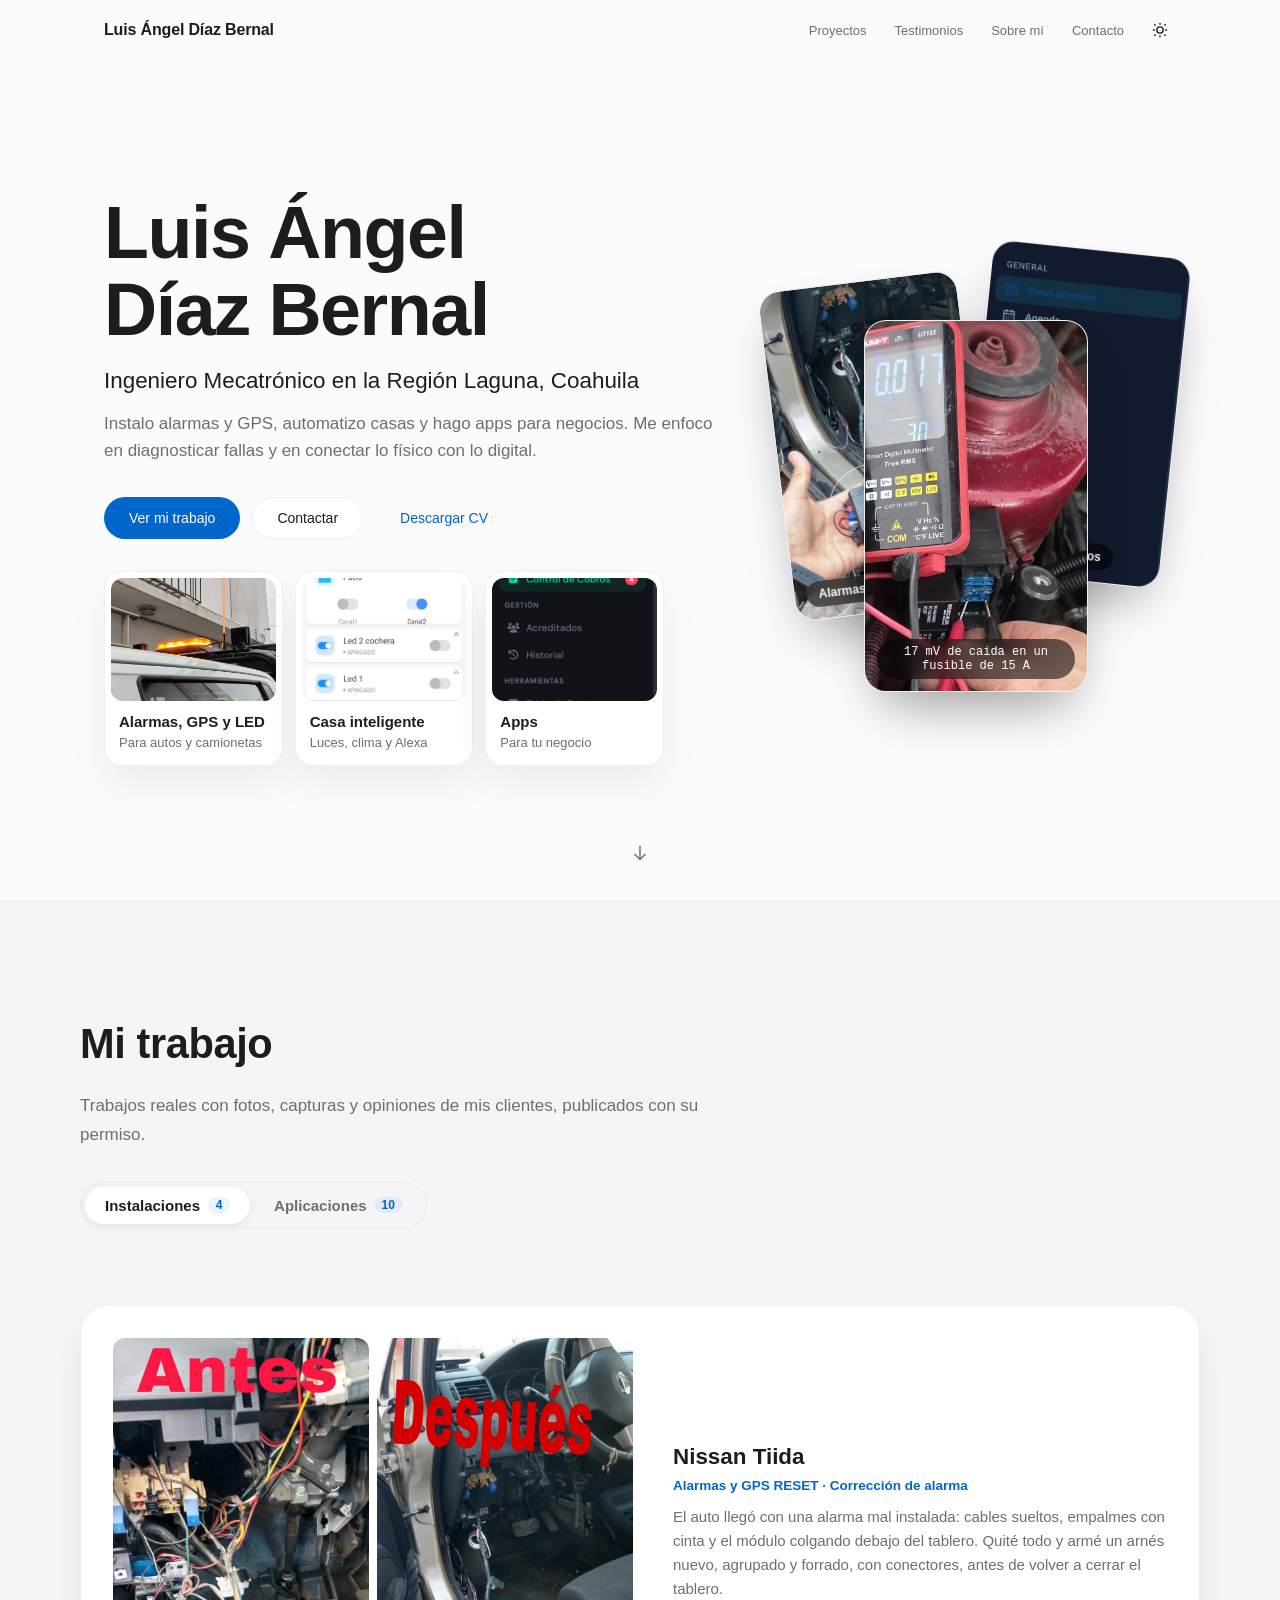
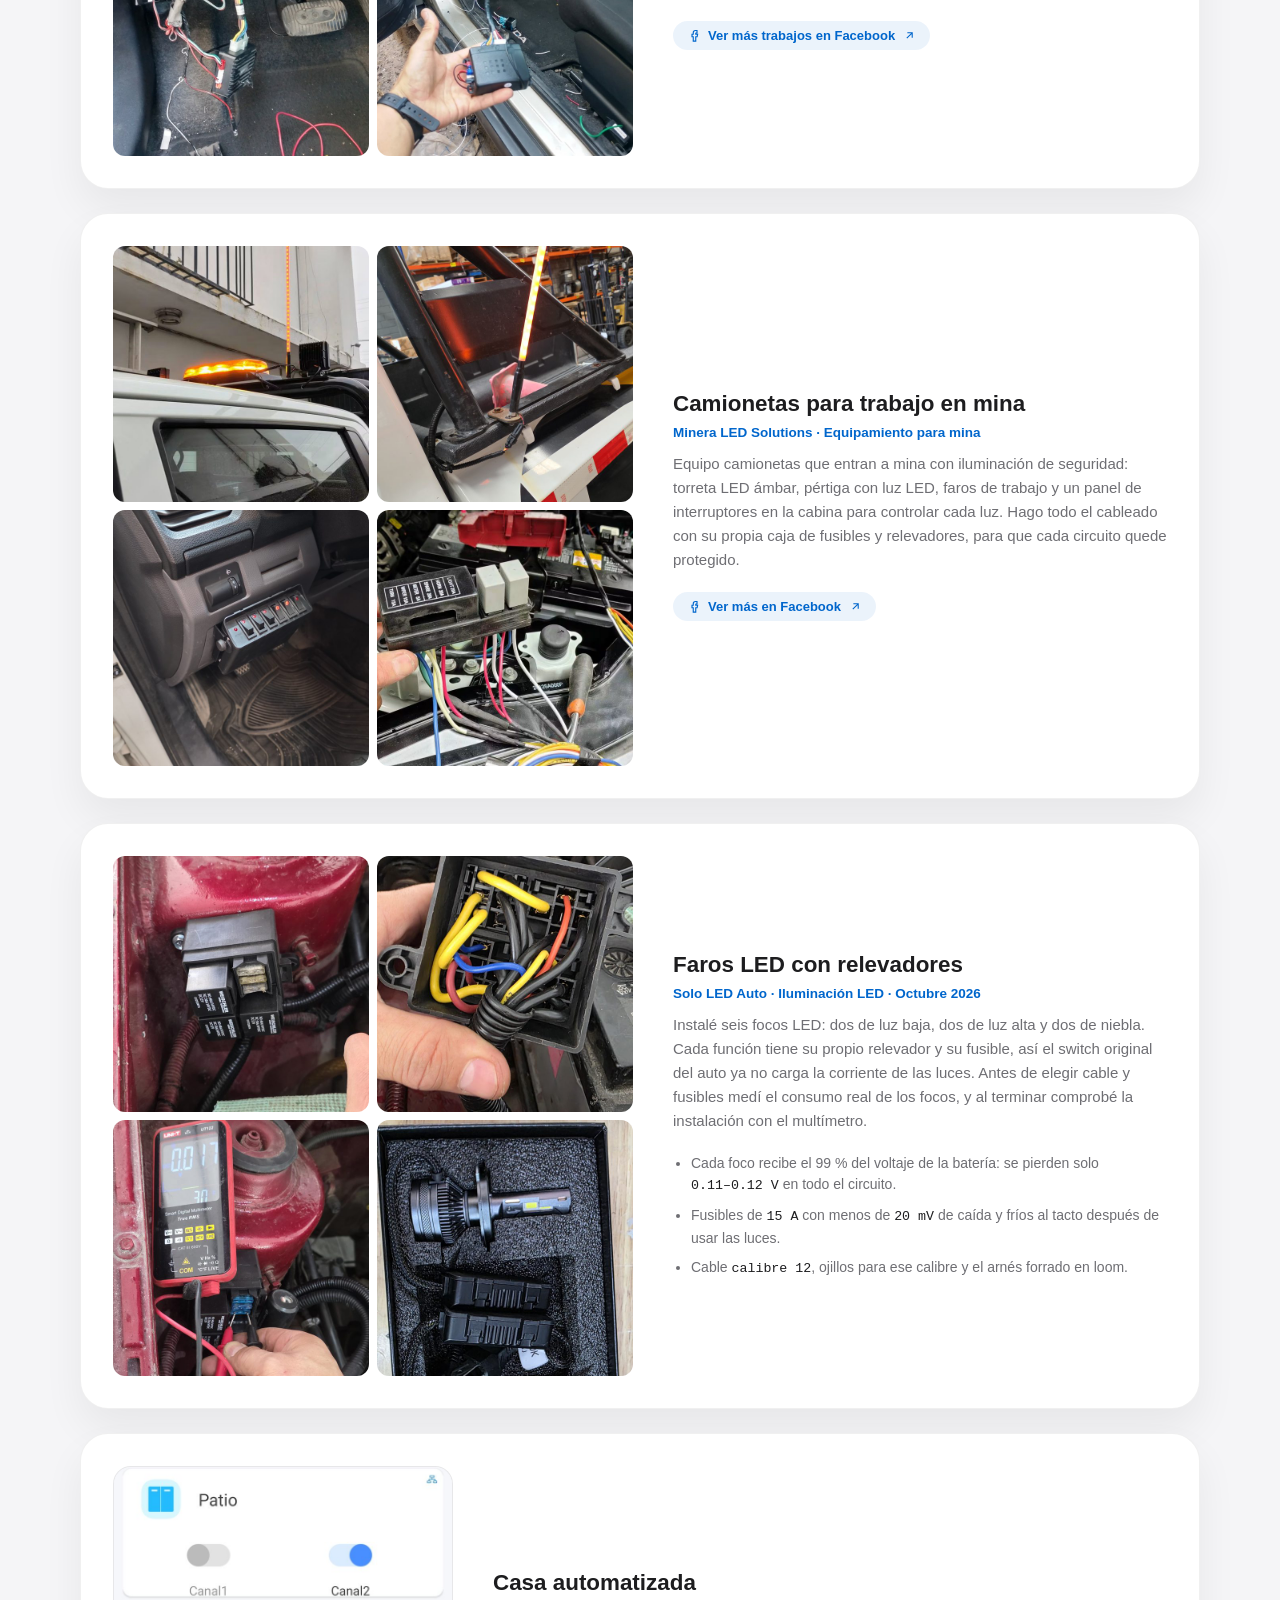
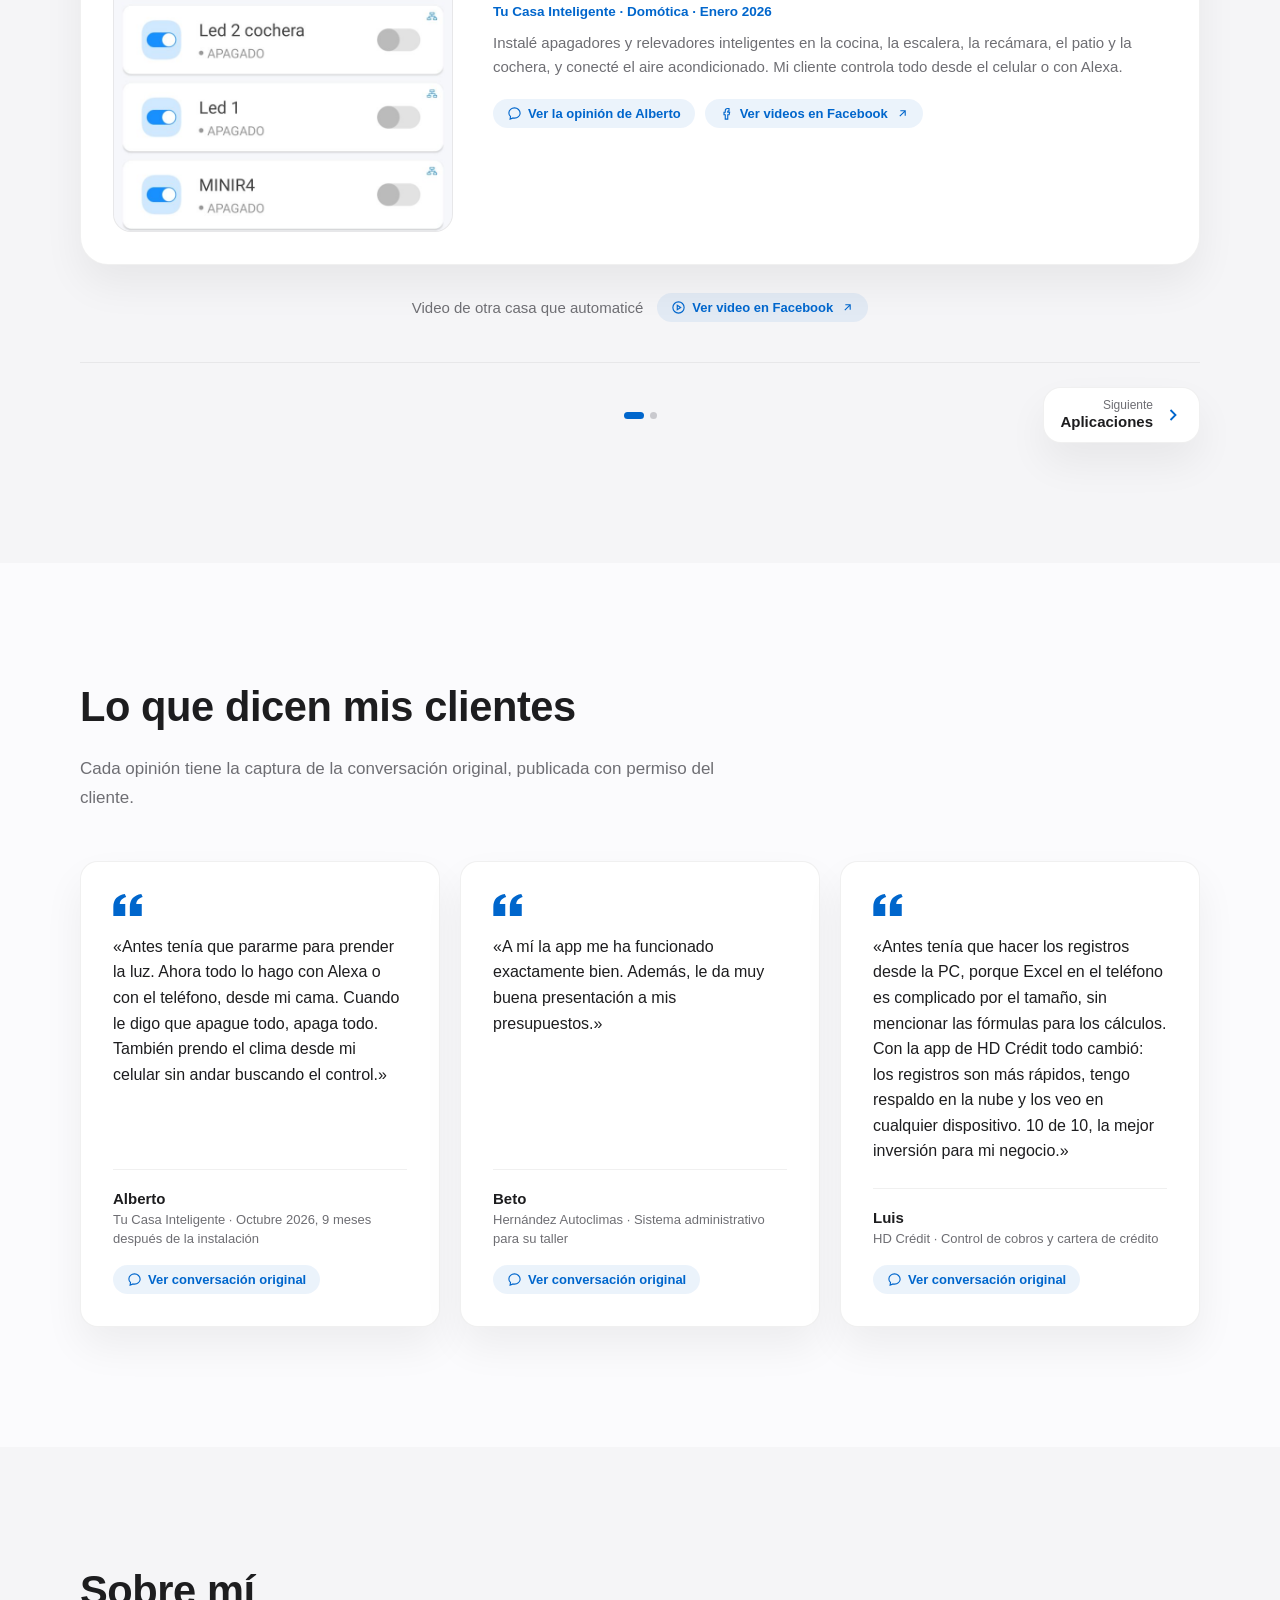
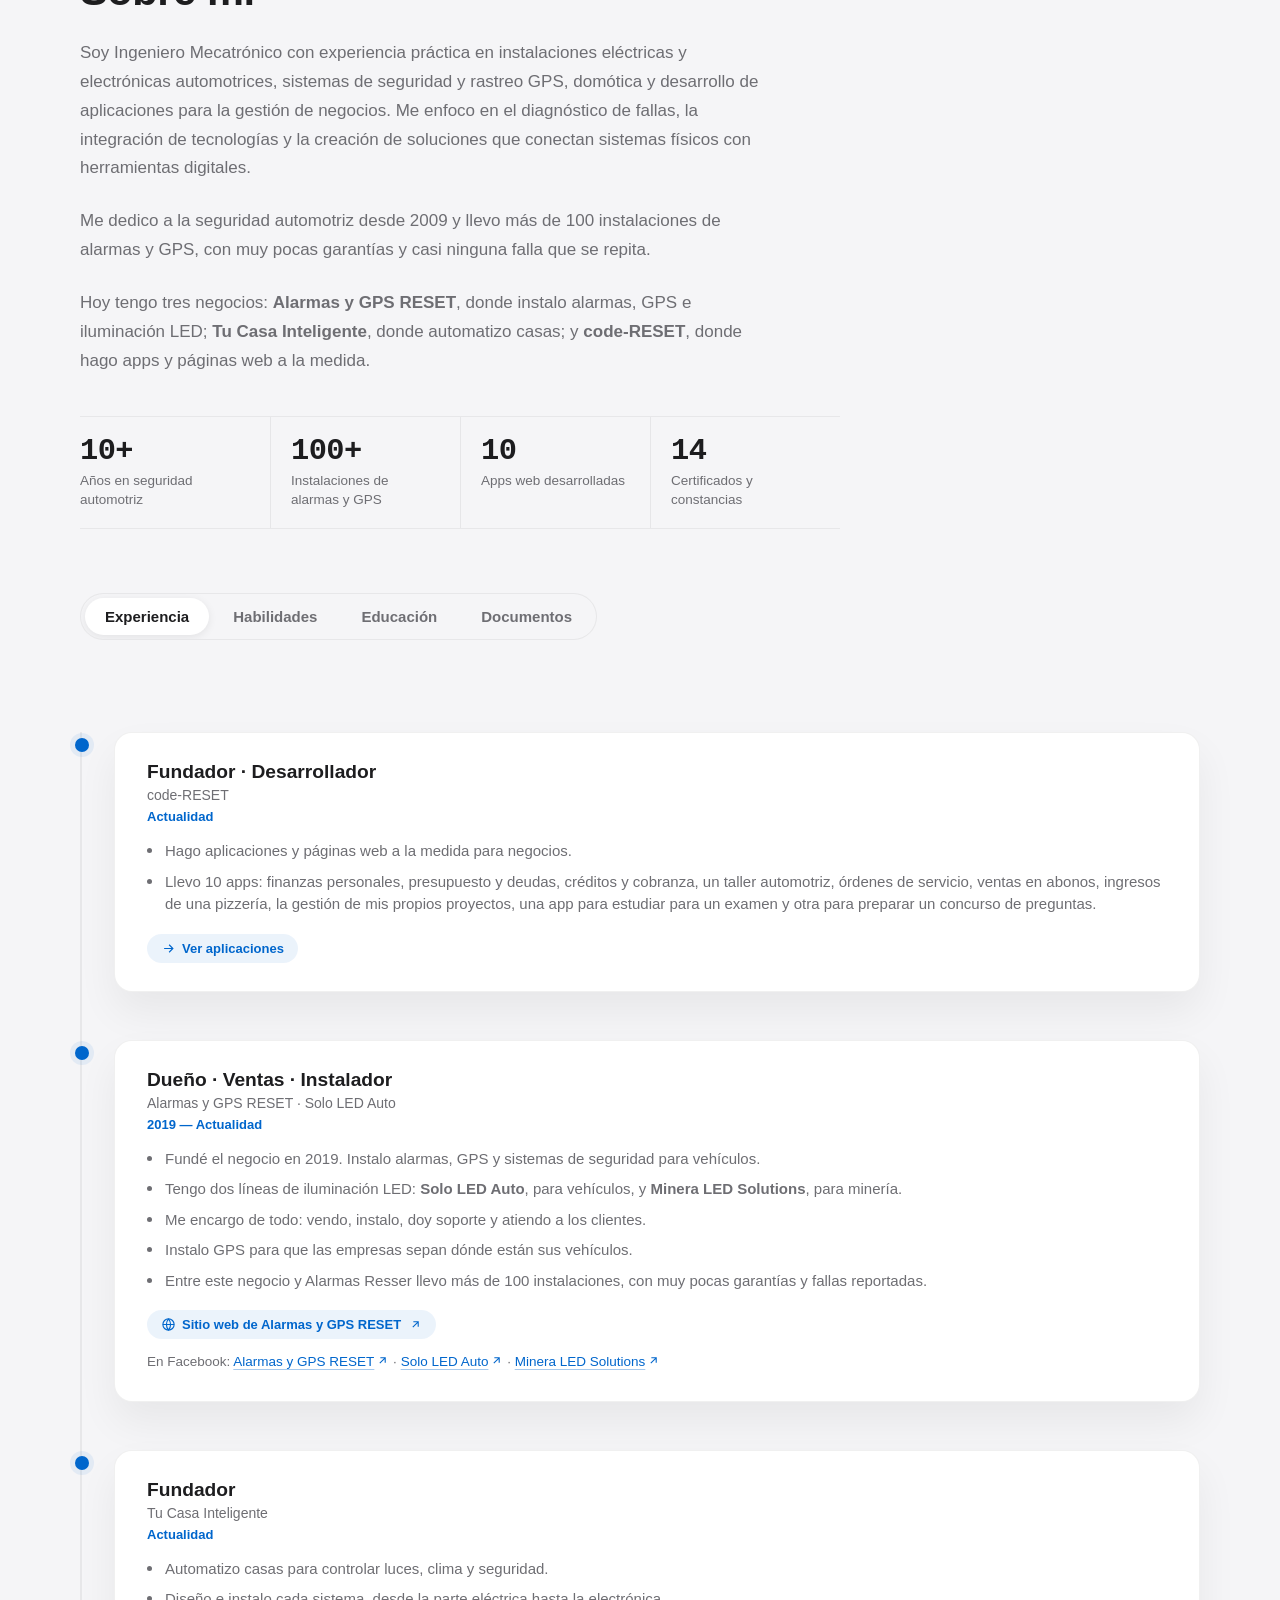
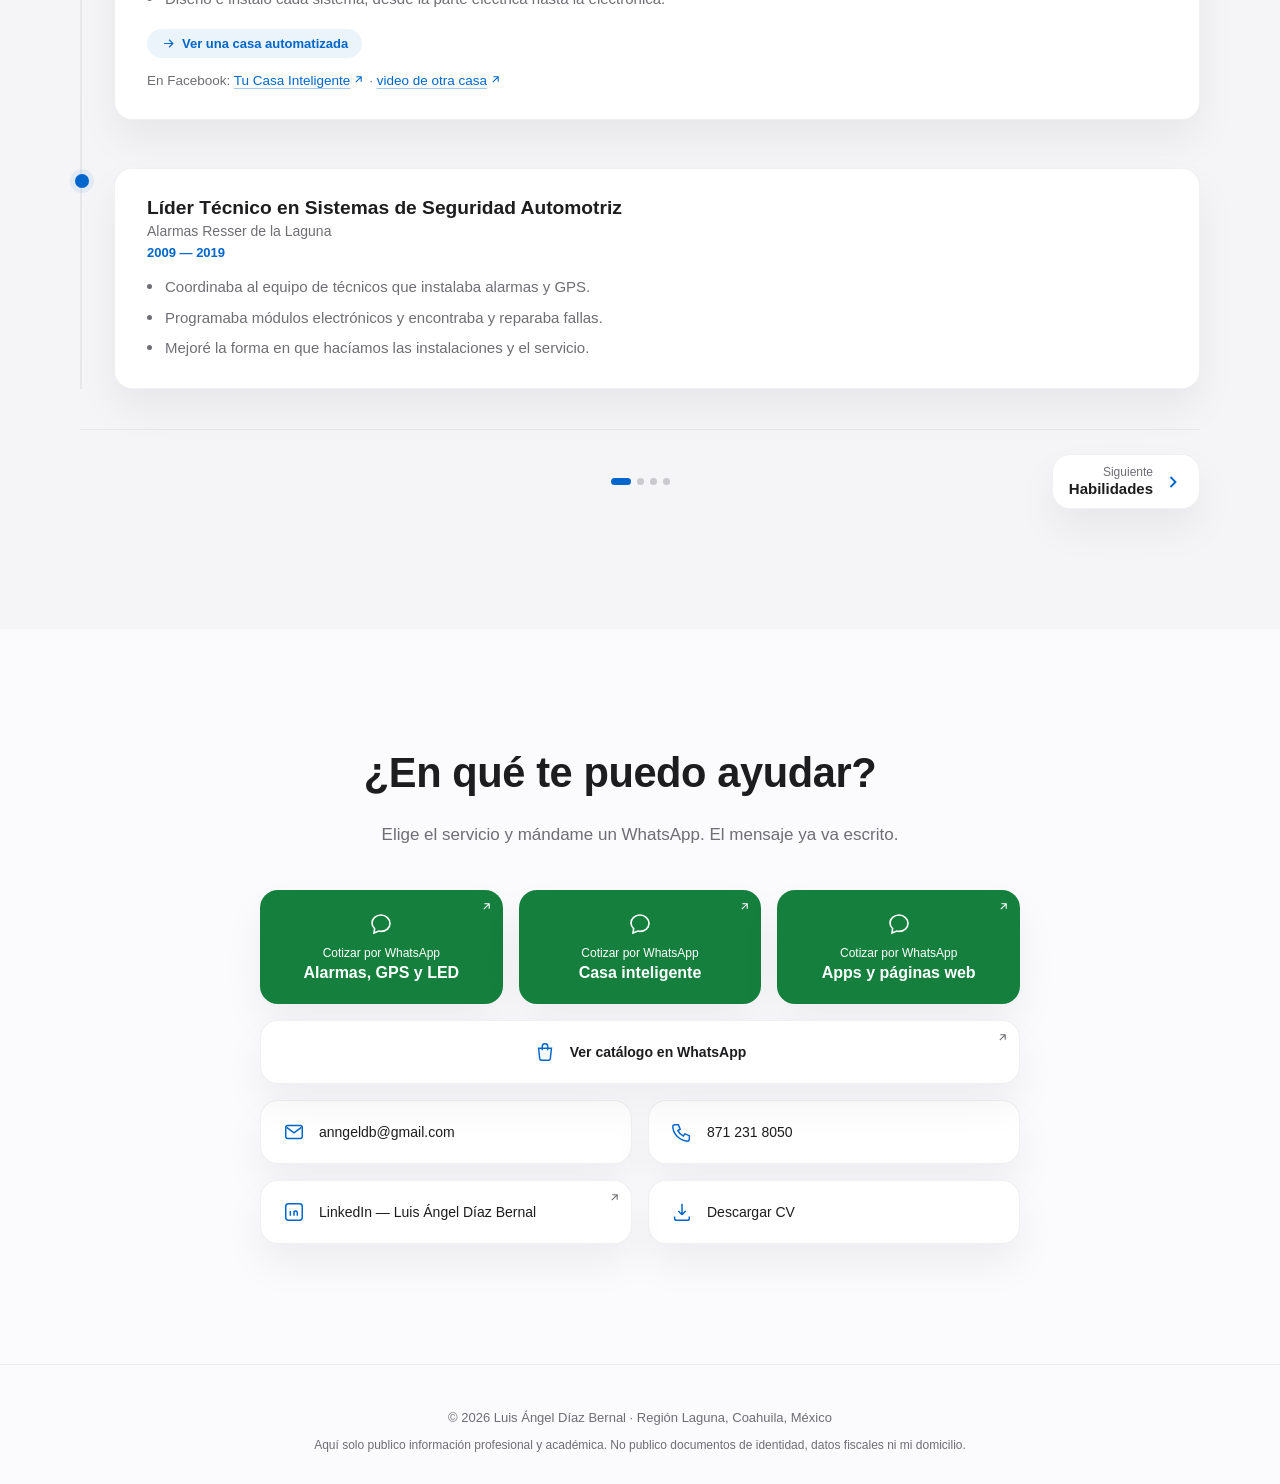
==== commit 35d3737c: "Aplica la crítica de Impeccable: trabajo primero, textos claros y menos ruido - Inicio: los servicio" ====
--- a/index.html
+++ b/index.html
@@ -22,7 +22,7 @@
 <meta name="twitter:image" content="https://code-reset.github.io/My-portafolio/assets/og-image.jpg">
 
 <link rel="icon" href="assets/favicon.svg" type="image/svg+xml">
-<link rel="stylesheet" href="css/styles.css?v=202611060519">
+<link rel="stylesheet" href="css/styles.css?v=202611061939">
 
 <script type="application/ld+json">
 {
@@ -46,8 +46,6 @@
 </head>
 <body>
 
-<div class="noise-overlay" aria-hidden="true"></div>
-
 <nav id="navbar" class="navbar">
   <div class="navbar-inner">
     <a href="#top" class="nav-logo" aria-label="Inicio">Luis Ángel Díaz Bernal</a>
@@ -55,7 +53,6 @@
       <span></span><span></span><span></span>
     </button>
     <ul class="nav-links" id="navLinks">
-      <li><a href="#servicios">Servicios</a></li>
       <li><a href="#trabajo">Proyectos</a></li>
       <li><a href="#testimonios">Testimonios</a></li>
       <li><a href="#perfil">Sobre mí</a></li>
@@ -72,12 +69,9 @@
 
   <!-- HERO -->
   <section class="hero">
-    <div class="hero-blob blob-1" aria-hidden="true"></div>
-    <div class="hero-blob blob-2" aria-hidden="true"></div>
     <div class="hero-content reveal">
-      <p class="eyebrow">Región Laguna, Coahuila</p>
       <h1 class="hero-title">Luis Ángel<br>Díaz Bernal</h1>
-      <p class="hero-subtitle">Ingeniero Mecatrónico · Integración de Sistemas, Electrónica y Desarrollo de Soluciones Tecnológicas</p>
+      <p class="hero-subtitle">Ingeniero Mecatrónico en la Región Laguna, Coahuila</p>
       <p class="hero-lede">Instalo alarmas y GPS, automatizo casas y hago apps para negocios. Me enfoco en diagnosticar fallas y en conectar lo físico con lo digital.</p>
       <div class="hero-actions">
         <a href="#trabajo" class="btn btn-primary">Ver mi trabajo</a>
@@ -85,9 +79,9 @@
         <a href="assets/documents/luis-diaz-bernal-cv.pdf" class="btn btn-ghost" download>Descargar CV</a>
       </div>
       <nav class="hero-tiles" id="servicios" aria-label="Servicios">
-        <a class="hero-tile" href="#instalaciones"><svg viewBox="0 0 24 24" fill="none" stroke="currentColor" stroke-width="1.6" aria-hidden="true"><path d="M12 3 4 6v6c0 4.4 3.4 8.3 8 9 4.6-.7 8-4.6 8-9V6Z"/><path d="m9 12 2 2 4-4"/></svg><strong>Alarmas y GPS</strong><span>Instalación y LED</span></a>
-        <a class="hero-tile" href="#caso-casa"><svg viewBox="0 0 24 24" fill="none" stroke="currentColor" stroke-width="1.6" aria-hidden="true"><path d="M3 10.5 12 3l9 7.5V21H3z"/><path d="M9 21v-7h6v7"/></svg><strong>Domótica</strong><span>Casas inteligentes</span></a>
-        <a class="hero-tile" href="#proyectos"><svg viewBox="0 0 24 24" fill="none" stroke="currentColor" stroke-width="1.6" aria-hidden="true"><path d="m8 8-4 4 4 4M16 8l4 4-4 4M14 5l-4 14"/></svg><strong>Software</strong><span>Apps para negocios</span></a>
+        <a class="hero-tile" href="#instalaciones"><img src="assets/projects/led-minero-torreta.jpg" alt="" width="640" height="640" loading="eager"><strong>Alarmas, GPS y LED</strong><span>Para autos y camionetas</span></a>
+        <a class="hero-tile" href="#caso-casa"><img src="assets/projects/casa-alberto-app.jpg" alt="" width="720" height="776" loading="eager"><strong>Casa inteligente</strong><span>Luces, clima y Alexa</span></a>
+        <a class="hero-tile" href="#proyectos"><img src="assets/projects/hdcredit-menu.jpg" alt="" width="720" height="1280" loading="eager"><strong>Apps</strong><span>Para tu negocio</span></a>
       </nav>
     </div>
     <div class="hero-visual" aria-hidden="true" hidden>
@@ -96,12 +90,12 @@
         <figcaption>Alarmas y GPS</figcaption>
       </figure>
       <figure class="hero-shot hero-shot--right">
-        <img width="720" height="776" src="assets/projects/casa-alberto-app.jpg" alt="" loading="lazy">
-        <figcaption>Domótica</figcaption>
-      </figure>
-      <figure class="hero-shot hero-shot--front">
         <img width="720" height="1293" src="assets/projects/autoclimas-menu.jpg" alt="" loading="lazy">
         <figcaption>Apps para negocios</figcaption>
+      </figure>
+      <figure class="hero-shot hero-shot--front hero-shot--photo">
+        <img width="640" height="640" src="assets/projects/faros-led-medicion.jpg" alt="" loading="lazy">
+        <figcaption>17 mV de caída en un fusible de 15 A</figcaption>
       </figure>
     </div>
     <a href="#trabajo" class="scroll-cue" aria-label="Desplazarse hacia abajo">
@@ -112,7 +106,6 @@
   <!-- PROYECTOS (pestañas: instalaciones y aplicaciones) -->
   <section id="trabajo" class="section alt">
     <div class="section-inner">
-      <p class="section-kicker reveal">Proyectos</p>
       <h2 class="section-title reveal">Mi trabajo</h2>
       <p class="section-text reveal">Trabajos reales con fotos, capturas y opiniones de mis clientes, publicados con su permiso.</p>
 
@@ -128,8 +121,8 @@
             <img width="720" height="1176" src="assets/projects/tiida-despues.jpg" alt="Después: arnés nuevo de la alarma, agrupado y forrado, con el módulo listo para fijarse" loading="lazy">
           </div>
           <div class="case-info">
+            <h3>Nissan Tiida</h3>
             <p class="project-tag">Alarmas y GPS RESET · Corrección de alarma</p>
-            <h3>Nissan Tiida</h3>
             <p>El auto llegó con una alarma mal instalada: cables sueltos, empalmes con cinta y el módulo colgando debajo del tablero. Quité todo y armé un arnés nuevo, agrupado y forrado, con conectores, antes de volver a cerrar el tablero.</p>
             <a class="timeline-link" href="https://www.facebook.com/share/1BoFfihjWY/" target="_blank" rel="noopener">
               <svg viewBox="0 0 24 24" fill="none" stroke="currentColor" stroke-width="1.8"><path d="M14 8h2V4h-2.5A3.5 3.5 0 0 0 10 7.5V10H8v4h2v7h4v-7h2.2l.8-4H14V8.5a.5.5 0 0 1 .5-.5Z"/></svg>
@@ -146,8 +139,8 @@
             <img width="640" height="640" src="assets/projects/led-minero-fusibles.jpg" alt="Caja de fusibles y relevadores para las luces, durante el cableado en el cofre" loading="lazy">
           </div>
           <div class="case-info">
+            <h3>Camionetas para trabajo en mina</h3>
             <p class="project-tag">Minera LED Solutions · Equipamiento para mina</p>
-            <h3>Camionetas para trabajo en mina</h3>
             <p>Equipo camionetas que entran a mina con iluminación de seguridad: torreta LED ámbar, pértiga con luz LED, faros de trabajo y un panel de interruptores en la cabina para controlar cada luz. Hago todo el cableado con su propia caja de fusibles y relevadores, para que cada circuito quede protegido.</p>
             <a class="timeline-link" href="https://www.facebook.com/share/1HpNSt2PFw/" target="_blank" rel="noopener">
               <svg viewBox="0 0 24 24" fill="none" stroke="currentColor" stroke-width="1.8"><path d="M14 8h2V4h-2.5A3.5 3.5 0 0 0 10 7.5V10H8v4h2v7h4v-7h2.2l.8-4H14V8.5a.5.5 0 0 1 .5-.5Z"/></svg>
@@ -164,13 +157,13 @@
             <img width="640" height="640" src="assets/projects/faros-led-kit.jpg" alt="Kit de focos LED H4 con ventilador y sus módulos driver" loading="lazy">
           </div>
           <div class="case-info">
+            <h3>Faros LED con relevadores</h3>
             <p class="project-tag">Solo LED Auto · Iluminación LED · Octubre 2026</p>
-            <h3>Faros LED con relevadores</h3>
             <p>Instalé seis focos LED: dos de luz baja, dos de luz alta y dos de niebla. Cada función tiene su propio relevador y su fusible, así el switch original del auto ya no carga la corriente de las luces. Antes de elegir cable y fusibles medí el consumo real de los focos, y al terminar comprobé la instalación con el multímetro.</p>
             <ul class="case-facts">
-              <li>Cada foco recibe el 99 % del voltaje de la batería: se pierden solo 0.11–0.12 V en todo el circuito.</li>
-              <li>Fusibles de 15 A con menos de 20 mV de caída y fríos al tacto después de usar las luces.</li>
-              <li>Cable calibre 12, ojillos para ese calibre y el arnés forrado en loom.</li>
+              <li>Cada foco recibe el 99 % del voltaje de la batería: se pierden solo <span class="reading">0.11–0.12 V</span> en todo el circuito.</li>
+              <li>Fusibles de <span class="reading">15 A</span> con menos de <span class="reading">20 mV</span> de caída y fríos al tacto después de usar las luces.</li>
+              <li>Cable <span class="reading">calibre 12</span>, ojillos para ese calibre y el arnés forrado en loom.</li>
             </ul>
           </div>
         </article>
@@ -180,8 +173,8 @@
             <img width="720" height="776" src="assets/projects/casa-alberto-app.jpg" alt="App de la casa de Alberto con los apagadores del patio, las luces LED de la cochera y un relevador inteligente" loading="lazy">
           </div>
           <div class="case-info">
+            <h3>Casa automatizada</h3>
             <p class="project-tag">Tu Casa Inteligente · Domótica · Enero 2026</p>
-            <h3>Casa automatizada</h3>
             <p>Instalé apagadores y relevadores inteligentes en la cocina, la escalera, la recámara, el patio y la cochera, y conecté el aire acondicionado. Mi cliente controla todo desde el celular o con Alexa.</p>
             <div class="timeline-links case-links">
               <a class="timeline-link" href="#testimonios">
@@ -217,7 +210,6 @@
   <!-- TESTIMONIOS -->
   <section id="testimonios" class="section">
     <div class="section-inner">
-      <p class="section-kicker reveal">Testimonios</p>
       <h2 class="section-title reveal">Lo que dicen mis clientes</h2>
       <p class="section-text reveal">Cada opinión tiene la captura de la conversación original, publicada con permiso del cliente.</p>
       <div class="testimonials-grid">
@@ -264,30 +256,17 @@
   <!-- SOBRE MÍ (perfil + pestañas: experiencia, habilidades, educación, documentos) -->
   <section id="perfil" class="section alt">
     <div class="section-inner">
-      <p class="section-kicker reveal">Perfil</p>
       <h2 class="section-title reveal">Sobre mí</h2>
       <div class="about-intro">
         <p class="section-text reveal">Soy Ingeniero Mecatrónico con experiencia práctica en instalaciones eléctricas y electrónicas automotrices, sistemas de seguridad y rastreo GPS, domótica y desarrollo de aplicaciones para la gestión de negocios. Me enfoco en el diagnóstico de fallas, la integración de tecnologías y la creación de soluciones que conectan sistemas físicos con herramientas digitales.</p>
         <p class="section-text reveal">Me dedico a la seguridad automotriz desde 2009 y llevo más de 100 instalaciones de alarmas y GPS, con muy pocas garantías y casi ninguna falla que se repita.</p>
         <p class="section-text reveal">Hoy tengo tres negocios: <strong>Alarmas y GPS RESET</strong>, donde instalo alarmas, GPS e iluminación LED; <strong>Tu Casa Inteligente</strong>, donde automatizo casas; y <strong class="nowrap">code-RESET</strong>, donde hago apps y páginas web a la medida.</p>
-        <div class="stat-row reveal">
-          <div class="stat">
-            <span class="stat-number">10+</span>
-            <span class="stat-label">Años en seguridad automotriz</span>
-          </div>
-          <div class="stat">
-            <span class="stat-number">100+</span>
-            <span class="stat-label">Instalaciones de alarmas y GPS</span>
-          </div>
-          <div class="stat">
-            <span class="stat-number" data-count="apps">10</span>
-            <span class="stat-label">Apps web desarrolladas</span>
-          </div>
-          <div class="stat">
-            <span class="stat-number" data-count="docs">14</span>
-            <span class="stat-label">Documentos verificables</span>
-          </div>
-        </div>
+        <dl class="readout reveal">
+          <div><dt>Años en seguridad automotriz</dt><dd>10+</dd></div>
+          <div><dt>Instalaciones de alarmas y GPS</dt><dd>100+</dd></div>
+          <div><dt>Apps web desarrolladas</dt><dd data-count="apps">10</dd></div>
+          <div><dt>Certificados y constancias</dt><dd data-count="docs">14</dd></div>
+        </dl>
       </div>
 
       <div class="tabs about-tabs" data-tabs>
@@ -302,9 +281,9 @@
           <div class="timeline-item reveal">
             <div class="timeline-dot"></div>
             <div class="timeline-card">
-              <span class="timeline-date">Actualidad</span>
               <h3>Fundador · Desarrollador</h3>
               <p class="timeline-org">code-RESET</p>
+              <span class="timeline-date">Actualidad</span>
               <ul>
                 <li>Hago aplicaciones y páginas web a la medida para negocios.</li>
                 <li>Llevo <span data-count="apps">10</span> apps: finanzas personales, presupuesto y deudas, créditos y cobranza, un taller automotriz, órdenes de servicio, ventas en abonos, ingresos de una pizzería, la gestión de mis propios proyectos, una app para estudiar para un examen y otra para preparar un concurso de preguntas.</li>
@@ -320,9 +299,9 @@
           <div class="timeline-item reveal">
             <div class="timeline-dot"></div>
             <div class="timeline-card">
-              <span class="timeline-date">2019 — Actualidad</span>
               <h3>Dueño · Ventas · Instalador</h3>
               <p class="timeline-org">Alarmas y GPS RESET · Solo LED Auto</p>
+              <span class="timeline-date">2019 — Actualidad</span>
               <ul>
                 <li>Fundé el negocio en 2019. Instalo alarmas, GPS y sistemas de seguridad para vehículos.</li>
                 <li>Tengo dos líneas de iluminación LED: <strong>Solo LED Auto</strong>, para vehículos, y <strong>Minera LED Solutions</strong>, para minería.</li>
@@ -335,57 +314,35 @@
                   <svg viewBox="0 0 24 24" fill="none" stroke="currentColor" stroke-width="1.8"><circle cx="12" cy="12" r="9"/><path d="M3 12h18M12 3a14 14 0 0 1 0 18M12 3a14 14 0 0 0 0 18"/></svg>
                   Sitio web de Alarmas y GPS RESET
                 </a>
-                <a class="timeline-link" href="https://www.facebook.com/share/1BoFfihjWY/" target="_blank" rel="noopener">
-                  <svg viewBox="0 0 24 24" fill="none" stroke="currentColor" stroke-width="1.8"><path d="M14 8h2V4h-2.5A3.5 3.5 0 0 0 10 7.5V10H8v4h2v7h4v-7h2.2l.8-4H14V8.5a.5.5 0 0 1 .5-.5Z"/></svg>
-                  Alarmas y GPS RESET en Facebook
-                </a>
-                <a class="timeline-link" href="https://www.facebook.com/share/1Be4MWs5gu/" target="_blank" rel="noopener">
-                  <svg viewBox="0 0 24 24" fill="none" stroke="currentColor" stroke-width="1.8"><path d="M14 8h2V4h-2.5A3.5 3.5 0 0 0 10 7.5V10H8v4h2v7h4v-7h2.2l.8-4H14V8.5a.5.5 0 0 1 .5-.5Z"/></svg>
-                  Solo LED Auto en Facebook
-                </a>
-                <a class="timeline-link" href="https://www.facebook.com/share/1HpNSt2PFw/" target="_blank" rel="noopener">
-                  <svg viewBox="0 0 24 24" fill="none" stroke="currentColor" stroke-width="1.8"><path d="M14 8h2V4h-2.5A3.5 3.5 0 0 0 10 7.5V10H8v4h2v7h4v-7h2.2l.8-4H14V8.5a.5.5 0 0 1 .5-.5Z"/></svg>
-                  Minera LED Solutions en Facebook
-                </a>
-                <a class="timeline-link" href="#caso-minero">
-                  <svg viewBox="0 0 24 24" fill="none" stroke="currentColor" stroke-width="1.8"><path d="M5 12h14M13 6l6 6-6 6"/></svg>
-                  Ver un trabajo de LED
-                </a>
+                <p class="more-links">En Facebook: <a href="https://www.facebook.com/share/1BoFfihjWY/" target="_blank" rel="noopener">Alarmas y GPS RESET</a> · <a href="https://www.facebook.com/share/1Be4MWs5gu/" target="_blank" rel="noopener">Solo LED Auto</a> · <a href="https://www.facebook.com/share/1HpNSt2PFw/" target="_blank" rel="noopener">Minera LED Solutions</a></p>
               </div>
             </div>
           </div>
           <div class="timeline-item reveal">
             <div class="timeline-dot"></div>
             <div class="timeline-card">
-              <span class="timeline-date">Actualidad</span>
               <h3>Fundador</h3>
               <p class="timeline-org">Tu Casa Inteligente</p>
+              <span class="timeline-date">Actualidad</span>
               <ul>
                 <li>Automatizo casas para controlar luces, clima y seguridad.</li>
                 <li>Diseño e instalo cada sistema, desde la parte eléctrica hasta la electrónica.</li>
               </ul>
               <div class="timeline-links">
-                <a class="timeline-link" href="https://www.facebook.com/share/1HGwCEp49C/" target="_blank" rel="noopener">
-                  <svg viewBox="0 0 24 24" fill="none" stroke="currentColor" stroke-width="1.8"><path d="M14 8h2V4h-2.5A3.5 3.5 0 0 0 10 7.5V10H8v4h2v7h4v-7h2.2l.8-4H14V8.5a.5.5 0 0 1 .5-.5Z"/></svg>
-                  Tu Casa Inteligente en Facebook
+                <a class="timeline-link" href="#caso-casa">
+                  <svg viewBox="0 0 24 24" fill="none" stroke="currentColor" stroke-width="1.8"><path d="M5 12h14M13 6l6 6-6 6"/></svg>
+                  Ver una casa automatizada
                 </a>
-                <a class="timeline-link" href="https://www.facebook.com/share/v/1HAhtJ67kC/" target="_blank" rel="noopener">
-                  <svg viewBox="0 0 24 24" fill="none" stroke="currentColor" stroke-width="1.8"><circle cx="12" cy="12" r="9"/><path d="m10 8.5 5.5 3.5-5.5 3.5Z"/></svg>
-                  Ver video de una casa automatizada
-                </a>
-                <a class="timeline-link" href="#instalaciones">
-                  <svg viewBox="0 0 24 24" fill="none" stroke="currentColor" stroke-width="1.8"><path d="M5 12h14M13 6l6 6-6 6"/></svg>
-                  Ver una instalación
-                </a>
+                <p class="more-links">En Facebook: <a href="https://www.facebook.com/share/1HGwCEp49C/" target="_blank" rel="noopener">Tu Casa Inteligente</a> · <a href="https://www.facebook.com/share/v/1HAhtJ67kC/" target="_blank" rel="noopener">video de otra casa</a></p>
               </div>
             </div>
           </div>
           <div class="timeline-item reveal">
             <div class="timeline-dot"></div>
             <div class="timeline-card">
-              <span class="timeline-date">2009 — 2019</span>
               <h3>Líder Técnico en Sistemas de Seguridad Automotriz</h3>
               <p class="timeline-org">Alarmas Resser de la Laguna</p>
+              <span class="timeline-date">2009 — 2019</span>
               <ul>
                 <li>Coordinaba al equipo de técnicos que instalaba alarmas y GPS.</li>
                 <li>Programaba módulos electrónicos y encontraba y reparaba fallas.</li>
@@ -408,7 +365,7 @@
             <div class="skill-icon">
               <svg viewBox="0 0 24 24" fill="none" stroke="currentColor" stroke-width="1.6"><path d="M3 10.5 12 3l9 7.5V21H3z"/><path d="M9 21v-7h6v7"/></svg>
             </div>
-            <h3>Automatización &amp; Domótica</h3>
+            <h3>Casas inteligentes</h3>
             <p>Programo dispositivos y sensores para controlar luces, clima y seguridad en casas.</p>
           </div>
           <div class="skill-card reveal">
@@ -489,7 +446,6 @@
   <!-- CONTACTO -->
   <section id="contacto" class="section">
     <div class="section-inner narrow center">
-      <p class="section-kicker reveal">Hablemos</p>
       <h2 class="section-title reveal">¿En qué te puedo ayudar?</h2>
       <p class="section-text reveal">Elige el servicio y mándame un WhatsApp. El mensaje ya va escrito.</p>
       <div class="wa-grid reveal">
@@ -562,6 +518,6 @@
   </div>
 </div>
 
-<script type="module" src="js/main.js?v=202611060519"></script>
+<script type="module" src="js/main.js?v=202611061939"></script>
 </body>
 </html>
--- a/css/styles.css
+++ b/css/styles.css
@@ -8,6 +8,10 @@
      RESPONSIVE (media queries al final)
    ========================================================================== */
 :root {
+  --ease-out: cubic-bezier(0.23, 1, 0.32, 1);
+  --ease-in-out: cubic-bezier(0.77, 0, 0.175, 1);
+  --ease-drawer: cubic-bezier(0.32, 0.72, 0, 1);
+  --mono: ui-monospace, "SF Mono", SFMono-Regular, Menlo, Consolas, monospace;
   --bg: #fbfbfd;
   --bg-alt: #f5f5f7;
   --surface: #ffffff;
@@ -62,6 +66,10 @@
 
 * { box-sizing: border-box; }
 
+::selection { background: color-mix(in srgb, var(--accent) 22%, transparent); color: var(--text); }
+html { accent-color: var(--accent); caret-color: var(--accent); }
+:focus-visible { outline-color: var(--accent); }
+
 html {
   scroll-behavior: smooth;
 }
@@ -71,7 +79,6 @@
   font-family: -apple-system, BlinkMacSystemFont, "SF Pro Display", "Segoe UI", Roboto, Helvetica, Arial, sans-serif;
   background: var(--bg);
   color: var(--text);
-  transition: background 0.4s ease, color 0.4s ease;
   -webkit-font-smoothing: antialiased;
   overflow-x: hidden;
 }
@@ -81,15 +88,6 @@
 img { max-width: 100%; height: auto; }
 a { color: inherit; text-decoration: none; }
 ul { margin: 0; padding: 0; list-style: none; }
-
-.noise-overlay {
-  position: fixed;
-  inset: 0;
-  pointer-events: none;
-  z-index: 0;
-  opacity: 0.02;
-  background-image: url("data:image/svg+xml,%3Csvg xmlns='http://www.w3.org/2000/svg' width='60' height='60'%3E%3Cfilter id='n'%3E%3CfeTurbulence type='fractalNoise' baseFrequency='0.9' numOctaves='2'/%3E%3C/filter%3E%3Crect width='100%25' height='100%25' filter='url(%23n)'/%3E%3C/svg%3E");
-}
 
 /* NAVBAR */
 .navbar {
@@ -143,7 +141,7 @@
   display: grid;
   place-items: center;
   border-radius: 50%;
-  transition: background 0.2s ease;
+  transition: background 0.2s ease, transform 160ms var(--ease-out);
 }
 .theme-toggle:hover { background: var(--accent-soft); }
 .theme-toggle svg { width: 18px; height: 18px; }
@@ -168,7 +166,7 @@
   width: 20px;
   height: 1.5px;
   background: var(--text);
-  transition: transform 0.3s ease, opacity 0.3s ease;
+  transition: transform 200ms var(--ease-out), opacity 200ms ease-out;
 }
 
 /* BUTTONS */
@@ -183,7 +181,7 @@
   font-weight: 500;
   border: 1px solid transparent;
   cursor: pointer;
-  transition: transform 0.2s ease, background 0.2s ease, box-shadow 0.2s ease;
+  transition: transform 160ms var(--ease-out), background 0.2s ease, box-shadow 0.2s ease;
 }
 .btn:active { transform: scale(0.97); }
 .btn-primary { background: var(--accent-strong); color: #fff; }
@@ -203,21 +201,6 @@
   overflow: hidden;
 }
 
-.hero-blob {
-  position: absolute;
-  border-radius: 50%;
-  filter: blur(90px);
-  opacity: 0.35;
-  z-index: -1;
-  animation: float 16s ease-in-out infinite;
-}
-.blob-1 { width: 480px; height: 480px; background: radial-gradient(circle, #2997ff, transparent 70%); top: -120px; right: -100px; }
-.blob-2 { width: 420px; height: 420px; background: radial-gradient(circle, #ff6482, transparent 70%); bottom: -160px; left: -120px; animation-delay: -8s; }
-
-@keyframes float {
-  0%, 100% { transform: translate(0, 0) scale(1); }
-  50% { transform: translate(30px, -20px) scale(1.08); }
-}
 
 .hero-content { max-width: 680px; }
 
@@ -234,17 +217,18 @@
   display: flex;
   flex-direction: column;
   align-items: flex-start;
-  gap: 4px;
-  padding: 16px;
+  gap: 2px;
+  padding: 6px 6px 14px;
+  overflow: hidden;
   border-radius: var(--radius-md);
   background: var(--surface);
   border: 1px solid var(--surface-border);
   box-shadow: var(--shadow);
-  transition: transform 0.2s ease, box-shadow 0.2s ease;
-}
-.hero-tile:hover { transform: translateY(-3px); box-shadow: var(--shadow-lg); }
+  transition: transform 200ms var(--ease-out), box-shadow 200ms ease;
+}
 .hero-tile:focus-visible { outline: 2px solid var(--accent); outline-offset: 2px; }
-.hero-tile svg { width: 24px; height: 24px; color: var(--accent); margin-bottom: 6px; }
+.hero-tile img { width: 100%; aspect-ratio: 4 / 3; object-fit: cover; object-position: center 30%; border-radius: calc(var(--radius-md) - 6px); margin-bottom: 10px; display: block; }
+.hero-tile strong, .hero-tile span { padding: 0 8px; }
 .hero-tile strong { font-size: 15px; line-height: 1.25; }
 .hero-tile span { font-size: 13px; line-height: 1.35; color: var(--text-soft); }
 
@@ -277,6 +261,8 @@
 .hero-shot--left { left: 0; top: 80px; transform: rotate(-7deg); }
 .hero-shot--right { right: 0; top: 48px; transform: rotate(6deg); }
 .hero-shot--front { left: 50%; top: 120px; width: 224px; transform: translateX(-50%); z-index: 2; }
+.hero-shot--photo img { object-position: center; }
+.hero-shot--photo figcaption { font-family: var(--mono); font-variant-numeric: tabular-nums; font-weight: 500; right: 12px; text-align: center; }
 
 @media (min-width: 1081px) {
   .hero { display: grid; grid-template-columns: minmax(0, 1fr) 400px; column-gap: 56px; }
@@ -284,14 +270,6 @@
 }
 @media (min-width: 1081px) and (max-width: 1279px) {
   .hero-visual { transform: scale(0.88); transform-origin: center right; }
-}
-
-.eyebrow {
-  color: var(--accent);
-  font-weight: 600;
-  font-size: 14px;
-  letter-spacing: 0.02em;
-  margin: 0 0 16px;
 }
 
 .hero-title {
@@ -342,13 +320,6 @@
 .section-inner.center .hero-lede,
 .section-inner.center .section-text { margin-left: auto; margin-right: auto; }
 
-.section-kicker {
-  color: var(--accent);
-  font-weight: 600;
-  font-size: 14px;
-  margin: 0 0 12px;
-}
-
 .section-title {
   font-size: clamp(1.8rem, 4vw, 2.6rem);
   font-weight: 700;
@@ -365,23 +336,18 @@
   margin: 0 0 24px;
 }
 
-.stat-row {
+.readout {
   display: grid;
-  grid-template-columns: repeat(4, 1fr);
-  gap: 24px;
-  margin-top: 40px;
-}
-.stat {
-  display: flex;
-  flex-direction: column;
-  padding: 20px 22px;
-  background: var(--surface);
-  border: 1px solid var(--surface-border);
-  border-radius: var(--radius-md);
-  box-shadow: var(--shadow);
-}
-.stat-number { font-size: 2.2rem; font-weight: 700; line-height: 1.1; letter-spacing: -0.02em; color: var(--accent); }
-.stat-label { font-size: 13.5px; line-height: 1.4; color: var(--text-soft); margin-top: 6px; }
+  grid-template-columns: repeat(4, minmax(0, 1fr));
+  margin: 40px 0 0;
+  border-top: 1px solid var(--surface-border);
+  border-bottom: 1px solid var(--surface-border);
+}
+.readout > div { padding: 18px 20px 18px 0; display: flex; flex-direction: column; gap: 4px; }
+.readout dd { order: -1; }
+.readout > div + div { padding-left: 20px; border-left: 1px solid var(--surface-border); }
+.readout dt { font-size: 13.5px; line-height: 1.4; color: var(--text-soft); }
+.readout dd { margin: 0; font-family: var(--mono); font-variant-numeric: tabular-nums; font-size: 1.9rem; font-weight: 600; line-height: 1.1; letter-spacing: -0.02em; color: var(--text); }
 
 /* TIMELINE */
 .timeline {
@@ -410,11 +376,11 @@
   box-shadow: var(--shadow);
 }
 .timeline-date {
-  display: inline-block;
+  display: block;
   font-size: 13px;
   font-weight: 600;
   color: var(--accent);
-  margin-bottom: 8px;
+  margin: -10px 0 16px;
 }
 .timeline-card h3 { margin: 0 0 4px; font-size: 1.2rem; }
 .timeline-org { color: var(--text-soft); font-size: 14px; margin: 0 0 16px; }
@@ -430,11 +396,14 @@
   font-size: 13px;
   font-weight: 600;
   text-decoration: none;
-  transition: transform 0.2s ease;
-}
-.timeline-link:hover { transform: translateY(-2px); }
+  transition: transform 160ms var(--ease-out);
+}
 button.timeline-link { border: 0; font-family: inherit; cursor: pointer; }
 .timeline-link svg { width: 15px; height: 15px; }
+.more-links { flex-basis: 100%; margin: 2px 0 0; font-size: 13.5px; line-height: 1.6; color: var(--text-soft); }
+.more-links a { color: var(--accent); text-decoration: underline; text-decoration-color: color-mix(in srgb, currentColor 35%, transparent); text-underline-offset: 3px; }
+.more-links a:hover { text-decoration-color: currentColor; }
+.more-links .ext-icon { width: 11px; height: 11px; margin-left: 2px; vertical-align: -1px; }
 .timeline-card ul { display: flex; flex-direction: column; gap: 8px; }
 .timeline-card li {
   font-size: 15px;
@@ -467,9 +436,8 @@
   border-radius: var(--radius-md);
   padding: 32px;
   box-shadow: var(--shadow);
-  transition: transform 0.3s ease, box-shadow 0.3s ease;
-}
-.skill-card:hover { transform: translateY(-6px); box-shadow: var(--shadow-lg); }
+  transition: transform 200ms var(--ease-out), box-shadow 200ms ease;
+}
 .skill-icon {
   width: 48px;
   height: 48px;
@@ -518,11 +486,10 @@
   border-radius: var(--radius-md);
   overflow: hidden;
   box-shadow: var(--shadow);
-  transition: transform 0.3s ease, box-shadow 0.3s ease;
+  transition: transform 200ms var(--ease-out), box-shadow 200ms ease;
   display: flex;
   flex-direction: column;
 }
-.project-card:hover { transform: translateY(-6px); box-shadow: var(--shadow-lg); }
 .project-shot {
   aspect-ratio: 4/5;
   overflow: hidden;
@@ -633,9 +600,8 @@
   font-weight: 600;
   cursor: pointer;
   box-shadow: var(--shadow);
-  transition: transform 0.2s ease, border-color 0.2s ease;
-}
-.tab-pager-btn:hover { transform: translateY(-2px); border-color: var(--accent); }
+  transition: transform 160ms var(--ease-out), border-color 200ms ease;
+}
 .tab-pager-btn:focus-visible { outline: 2px solid var(--accent); outline-offset: 2px; }
 .tab-pager-btn svg { width: 20px; height: 20px; color: var(--accent); flex-shrink: 0; }
 .tab-pager-btn span { display: flex; flex-direction: column; line-height: 1.25; }
@@ -660,7 +626,6 @@
   border: 0;
 }
 .ext-icon { width: 13px !important; height: 13px !important; flex-shrink: 0; margin-left: 2px; }
-.timeline-link.is-external { box-shadow: inset 0 0 0 1px currentColor; }
 .timeline-link.is-external:hover, .timeline-link.is-preview:hover { text-decoration: underline; text-underline-offset: 3px; }
 .contact-card.is-external, .wa-card.is-external { position: relative; }
 .contact-card.is-external .ext-icon, .wa-card.is-external .ext-icon {
@@ -686,7 +651,7 @@
   font-weight: 600;
   white-space: nowrap;
   cursor: pointer;
-  transition: background 0.2s ease, color 0.2s ease;
+  transition: background 0.2s ease, color 0.2s ease, transform 160ms var(--ease-out);
 }
 .tab:hover { color: var(--text); }
 .tab[aria-selected="true"] { background: var(--surface); color: var(--text); box-shadow: 0 2px 8px rgba(0, 0, 0, 0.08); }
@@ -728,7 +693,7 @@
   font-size: 15px;
   font-weight: 600;
   cursor: pointer;
-  transition: background 0.2s ease, color 0.2s ease;
+  transition: background 0.2s ease, color 0.2s ease, transform 160ms var(--ease-out);
 }
 .page-btn:hover:not(:disabled) { background: var(--accent-soft); color: var(--accent); }
 .page-btn[aria-current="page"] { background: var(--accent-strong); border-color: var(--accent-strong); color: #fff; }
@@ -736,7 +701,7 @@
 .page-status { width: 100%; text-align: center; font-size: 13px; color: var(--text-soft); }
 .project-info { padding: 22px 24px 26px; flex: 1; display: flex; flex-direction: column; }
 .project-info h3 { margin: 0 0 4px; font-size: 1.05rem; }
-.project-tag { margin: 0 0 12px; font-size: 12.5px; font-weight: 600; color: var(--accent); text-transform: uppercase; letter-spacing: 0.02em; }
+.project-tag { margin: -4px 0 12px; font-size: 13.5px; font-weight: 600; color: var(--accent); }
 .project-info > p:not(.project-tag):not(.project-stack) { margin: 0 0 14px; font-size: 14px; line-height: 1.6; color: var(--text-soft); }
 .project-stack { margin: auto 0 0; padding-top: 4px; font-size: 12.5px; color: var(--text-soft); }
 .project-link { align-self: flex-start; margin: 0 0 14px; }
@@ -790,6 +755,7 @@
 .case-shot img { width: 100%; max-height: 480px; object-fit: cover; object-position: top; display: block; }
 .case-info h3 { margin: 0 0 12px; font-size: 1.4rem; }
 .case-info > p:not(.project-tag) { margin: 0 0 20px; font-size: 15px; line-height: 1.6; color: var(--text-soft); }
+.reading { font-family: var(--mono); font-variant-numeric: tabular-nums; font-size: 0.95em; color: var(--text); white-space: nowrap; }
 .case-facts { margin: 0; padding-left: 18px; list-style: disc; display: grid; gap: 8px; font-size: 14px; line-height: 1.55; color: var(--text-soft); }
 
 /* EDUCATION */
@@ -863,11 +829,10 @@
   overflow: hidden;
   box-shadow: var(--shadow);
   cursor: pointer;
-  transition: transform 0.3s ease, box-shadow 0.3s ease;
+  transition: transform 200ms var(--ease-out), box-shadow 200ms ease;
   display: flex;
   flex-direction: column;
 }
-.doc-card:hover { transform: translateY(-6px); box-shadow: var(--shadow-lg); }
 .doc-thumb {
   aspect-ratio: 4/3;
   overflow: hidden;
@@ -901,10 +866,9 @@
   box-shadow: var(--shadow);
   font-size: 14px;
   font-weight: 500;
-  transition: transform 0.2s ease, box-shadow 0.2s ease;
+  transition: transform 200ms var(--ease-out), box-shadow 200ms ease;
   word-break: break-word;
 }
-.contact-card:hover { transform: translateY(-4px); box-shadow: var(--shadow-lg); }
 .contact-card svg { width: 22px; height: 22px; color: var(--accent); flex-shrink: 0; }
 .wa-grid {
   display: grid;
@@ -923,9 +887,8 @@
   color: #fff;
   box-shadow: var(--shadow);
   text-decoration: none;
-  transition: transform 0.2s ease, background 0.2s ease;
-}
-.wa-card:hover { transform: translateY(-4px); background: #116b33; }
+  transition: transform 200ms var(--ease-out), background 200ms ease;
+}
 .wa-card svg { width: 24px; height: 24px; margin-bottom: 6px; }
 .wa-kicker { font-size: 12px; }
 .wa-title { font-size: 16px; font-weight: 700; }
@@ -959,9 +922,9 @@
   z-index: 1000;
   opacity: 0;
   pointer-events: none;
-  transition: opacity 0.25s ease;
-}
-.modal-backdrop.open { opacity: 1; pointer-events: all; }
+  transition: opacity 150ms ease-out;
+}
+.modal-backdrop.open { opacity: 1; pointer-events: all; transition-duration: 220ms; }
 .modal {
   background: var(--surface);
   border-radius: var(--radius-lg);
@@ -973,9 +936,9 @@
   position: relative;
   padding: 32px;
   transform: scale(0.96) translateY(10px);
-  transition: transform 0.25s ease;
-}
-.modal-backdrop.open .modal { transform: scale(1) translateY(0); }
+  transition: transform 150ms ease-out;
+}
+.modal-backdrop.open .modal { transform: scale(1) translateY(0); transition: transform 260ms var(--ease-out); }
 .modal-close {
   position: absolute;
   top: 20px;
@@ -1006,7 +969,10 @@
   background: var(--bg-alt);
   overflow: hidden;
 }
+.viewer-stage { touch-action: pan-y; }
 .viewer-stage img {
+  transition: opacity 180ms ease-out, filter 180ms ease-out, transform 220ms var(--ease-out);
+  will-change: transform;
   max-width: 100%;
   max-height: 100%;
   object-fit: contain;
@@ -1060,9 +1026,12 @@
   background: var(--bg-alt);
   cursor: pointer;
   opacity: 0.6;
+  transition: opacity 150ms ease, border-color 150ms ease, transform 160ms var(--ease-out);
 }
 .viewer-thumb.active { border-color: var(--accent); opacity: 1; }
 .viewer-thumb img { width: 100%; height: 100%; object-fit: cover; object-position: top; display: block; }
+.viewer-stage img.is-swapping { opacity: 0; filter: blur(2px); transition: none; }
+.viewer-stage img.is-dragging { transition: none; }
 .viewer-details { margin-top: 18px; }
 .viewer-details[hidden] { display: none; }
 .viewer-text { margin: 0 0 10px; font-size: 15px; line-height: 1.6; color: var(--text-soft); }
@@ -1070,15 +1039,36 @@
 /* REVEAL ANIMATION */
 .reveal {
   opacity: 0;
-  transform: translateY(24px);
-  transition: opacity 0.7s cubic-bezier(0.16, 1, 0.3, 1), transform 0.7s cubic-bezier(0.16, 1, 0.3, 1);
+  transform: translateY(16px);
+  transition: opacity 500ms var(--ease-out), transform 500ms var(--ease-out);
 }
 .reveal.in-view { opacity: 1; transform: translateY(0); }
+
+/* PRESS FEEDBACK: everything you can tap answers the touch. */
+.page-btn:active:not(:disabled), .tab:active, .tab-pager-btn:active, .theme-toggle:active,
+.modal-close:active, .viewer-thumb:active, .contact-card:active, .wa-card:active,
+.timeline-link:active, .doc-card:active { transform: scale(0.97); }
+.viewer-nav:active { transform: translateY(-50%) scale(0.92); }
+.viewer-nav, .modal-close { transition: transform 160ms var(--ease-out), background 0.2s ease; }
+
+/* HOVER LIFTS only with a real mouse, so cards don't stay lifted after a tap on phones. */
+@media (hover: hover) and (pointer: fine) {
+  .hero-tile:hover { transform: translateY(-3px); box-shadow: var(--shadow-lg); }
+  .timeline-link:hover { transform: translateY(-2px); }
+  .skill-card:hover { transform: translateY(-6px); box-shadow: var(--shadow-lg); }
+  .project-card:hover { transform: translateY(-6px); box-shadow: var(--shadow-lg); }
+  .tab-pager-btn:hover { transform: translateY(-2px); border-color: var(--accent); }
+  .doc-card:hover { transform: translateY(-6px); box-shadow: var(--shadow-lg); }
+  .contact-card:hover { transform: translateY(-4px); box-shadow: var(--shadow-lg); }
+  .wa-card:hover { transform: translateY(-4px); background: #116b33; }
+}
 
 @media (prefers-reduced-motion: reduce) {
   html { scroll-behavior: auto; }
+  .modal, .modal-backdrop.open .modal { transform: none; }
+  .viewer-stage img { transition: opacity 150ms ease; }
+  .nav-links { transition: none; }
   .reveal { opacity: 1; transform: none; transition: none; }
-  .hero-blob { animation: none; }
   .scroll-cue { animation: none; }
   .tab-scroll-right { animation: none; }
 }
@@ -1107,14 +1097,16 @@
     gap: 18px;
     border-bottom: 1px solid var(--surface-border);
     transform: translateY(-130%);
-    transition: transform 0.3s ease;
+    transition: transform 200ms ease-out;
   }
-  .nav-links.open { transform: translateY(0); }
+  .nav-links.open { transform: translateY(0); transition: transform 280ms var(--ease-drawer); }
   .nav-toggle { display: flex; }
 }
 
 @media (max-width: 720px) {
-  .hero { flex-direction: column; text-align: center; padding-top: 120px; }
+  .hero { flex-direction: column; text-align: center; min-height: 0; padding-top: 104px; padding-bottom: 72px; }
+  .hero-lede { margin-bottom: 24px; }
+  .scroll-cue { display: none; }
   .hero-actions { justify-content: center; }
   .hero-lede { font-size: 16px; }
   .hero-tiles { margin-left: auto; margin-right: auto; gap: 8px; }
@@ -1126,7 +1118,9 @@
   .tab-pager { gap: 8px; }
   .tab-pager-btn { padding: 10px 12px; font-size: 14px; gap: 6px; }
   .testimonial { padding: 24px; }
-  .stat-row { grid-template-columns: repeat(2, 1fr); }
+  .readout { grid-template-columns: repeat(2, minmax(0, 1fr)); }
+  .readout > div:nth-child(3) { padding-left: 0; border-left: 0; }
+  .readout > div:nth-child(n+3) { border-top: 1px solid var(--surface-border); }
   .skills-grid { grid-template-columns: 1fr; }
   .projects-grid > .project-card { flex-basis: 100%; }
   .case-card, .case-card--pair { grid-template-columns: 1fr; gap: 24px; padding: 22px; }
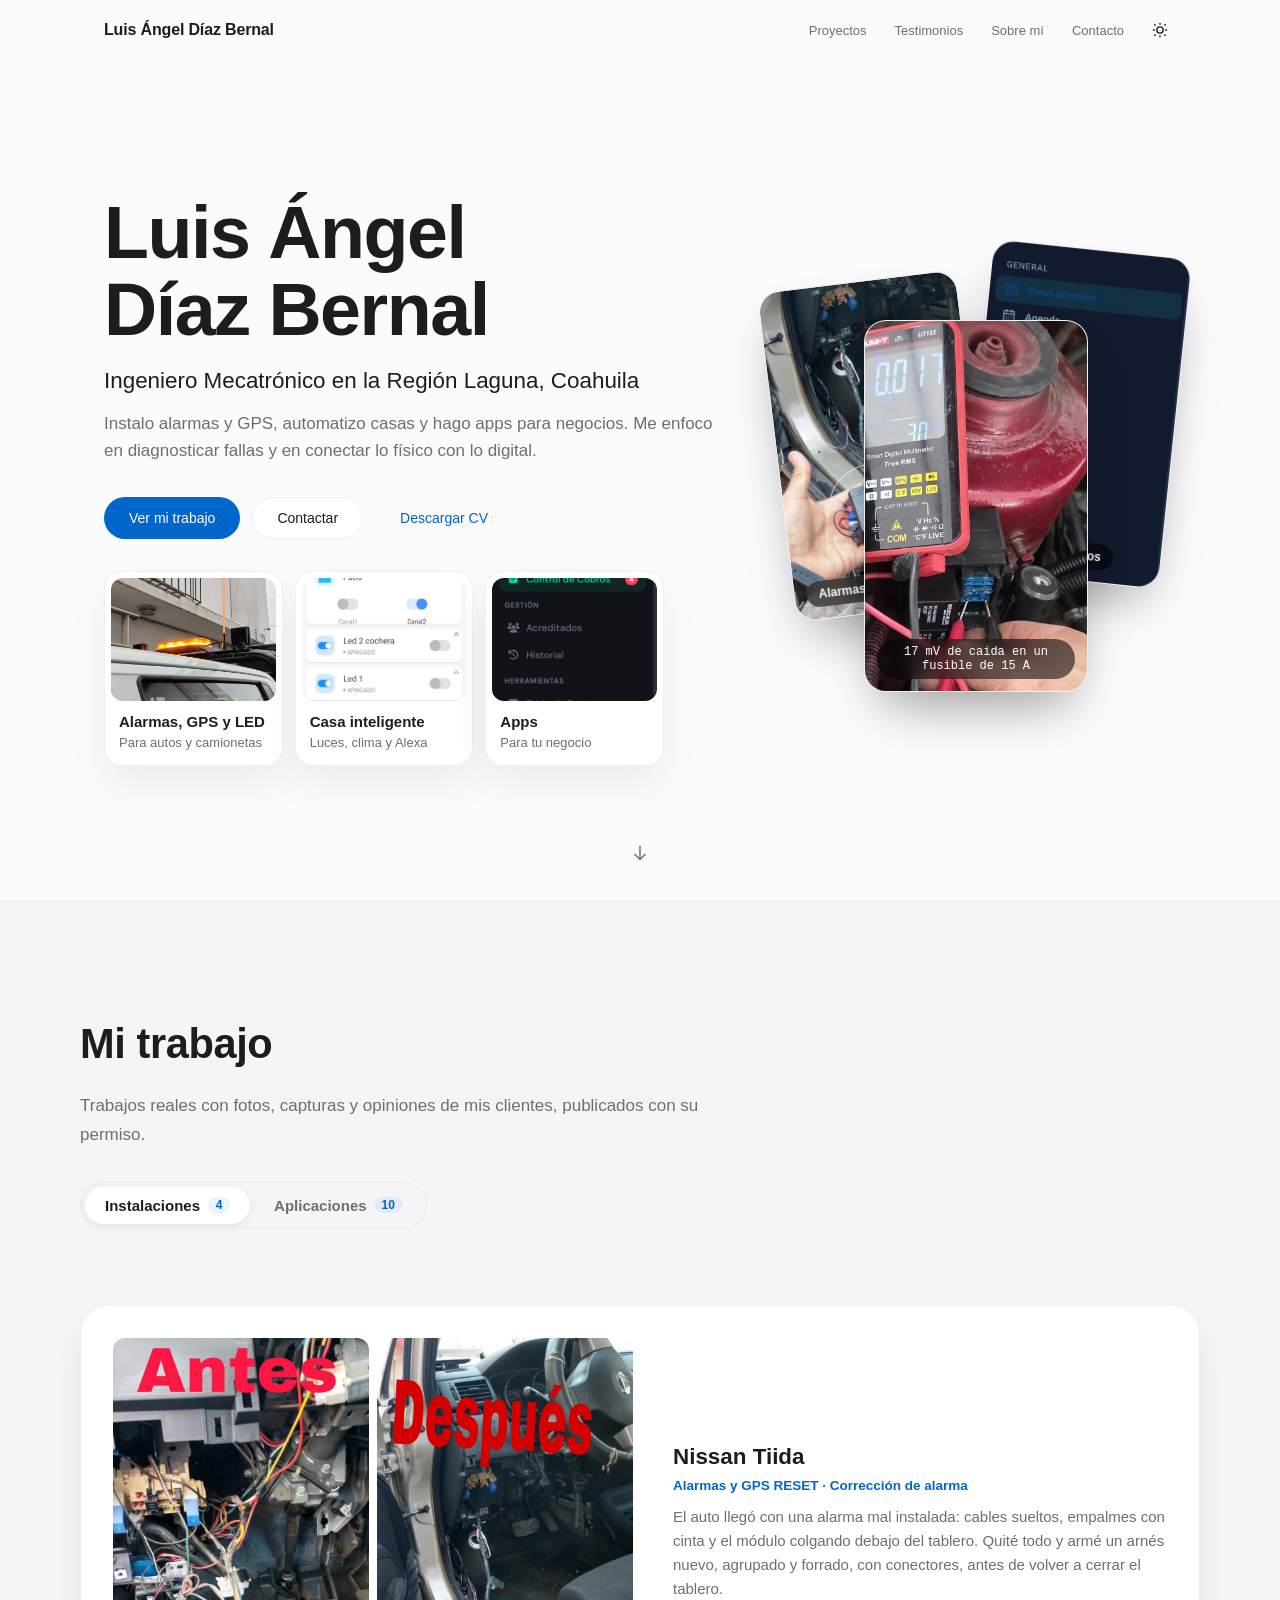
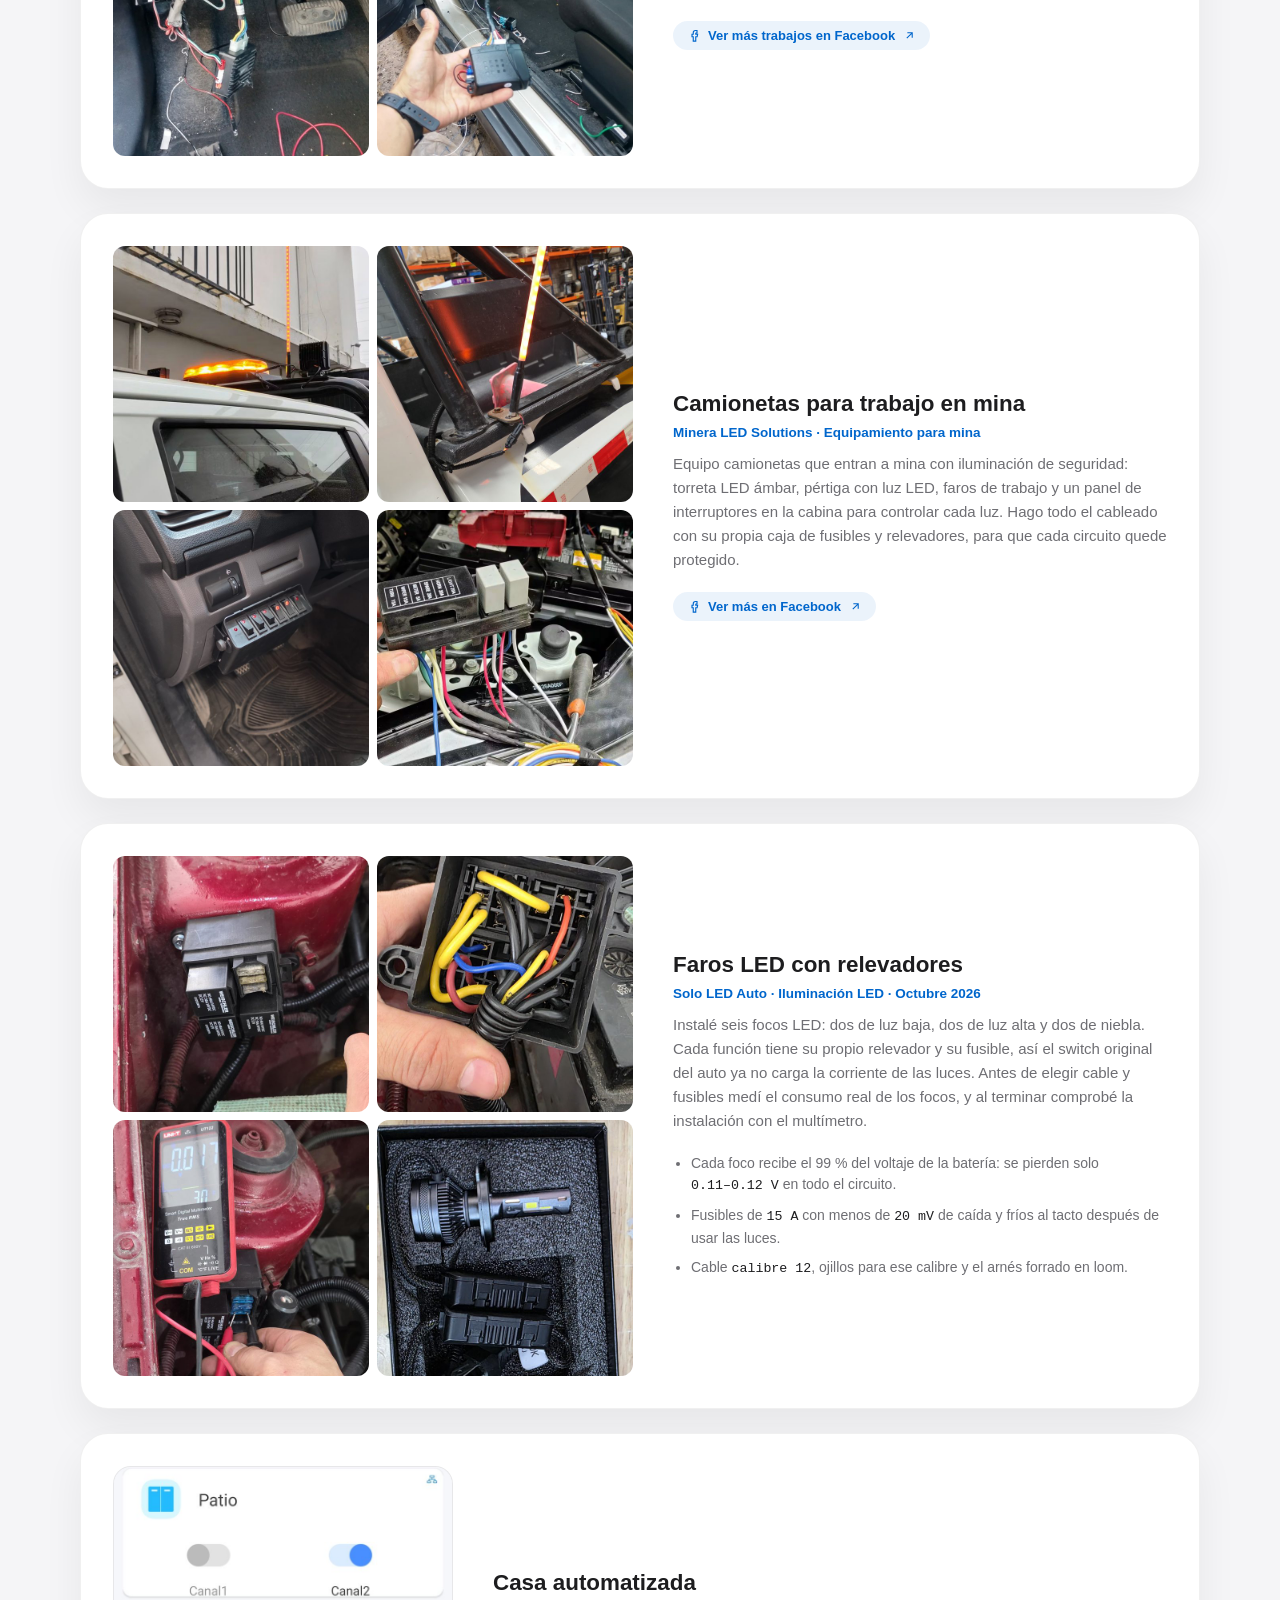
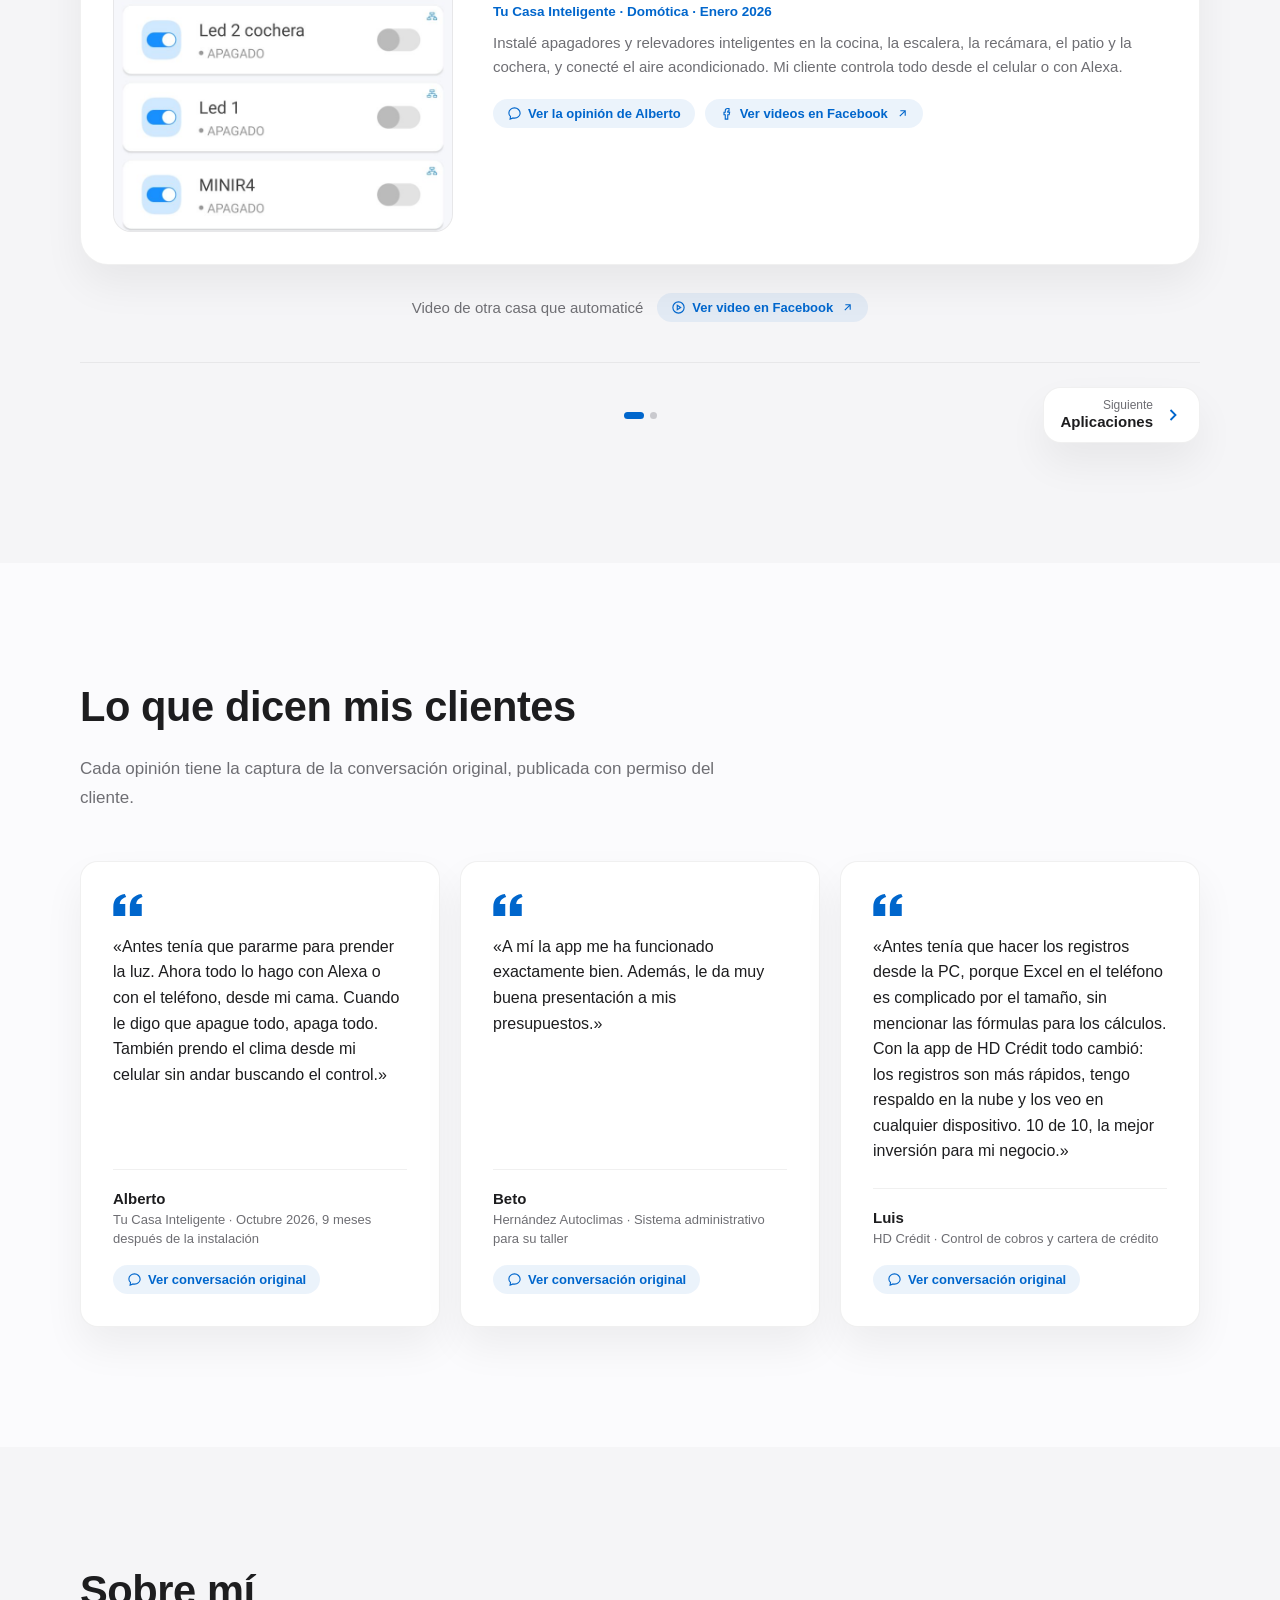
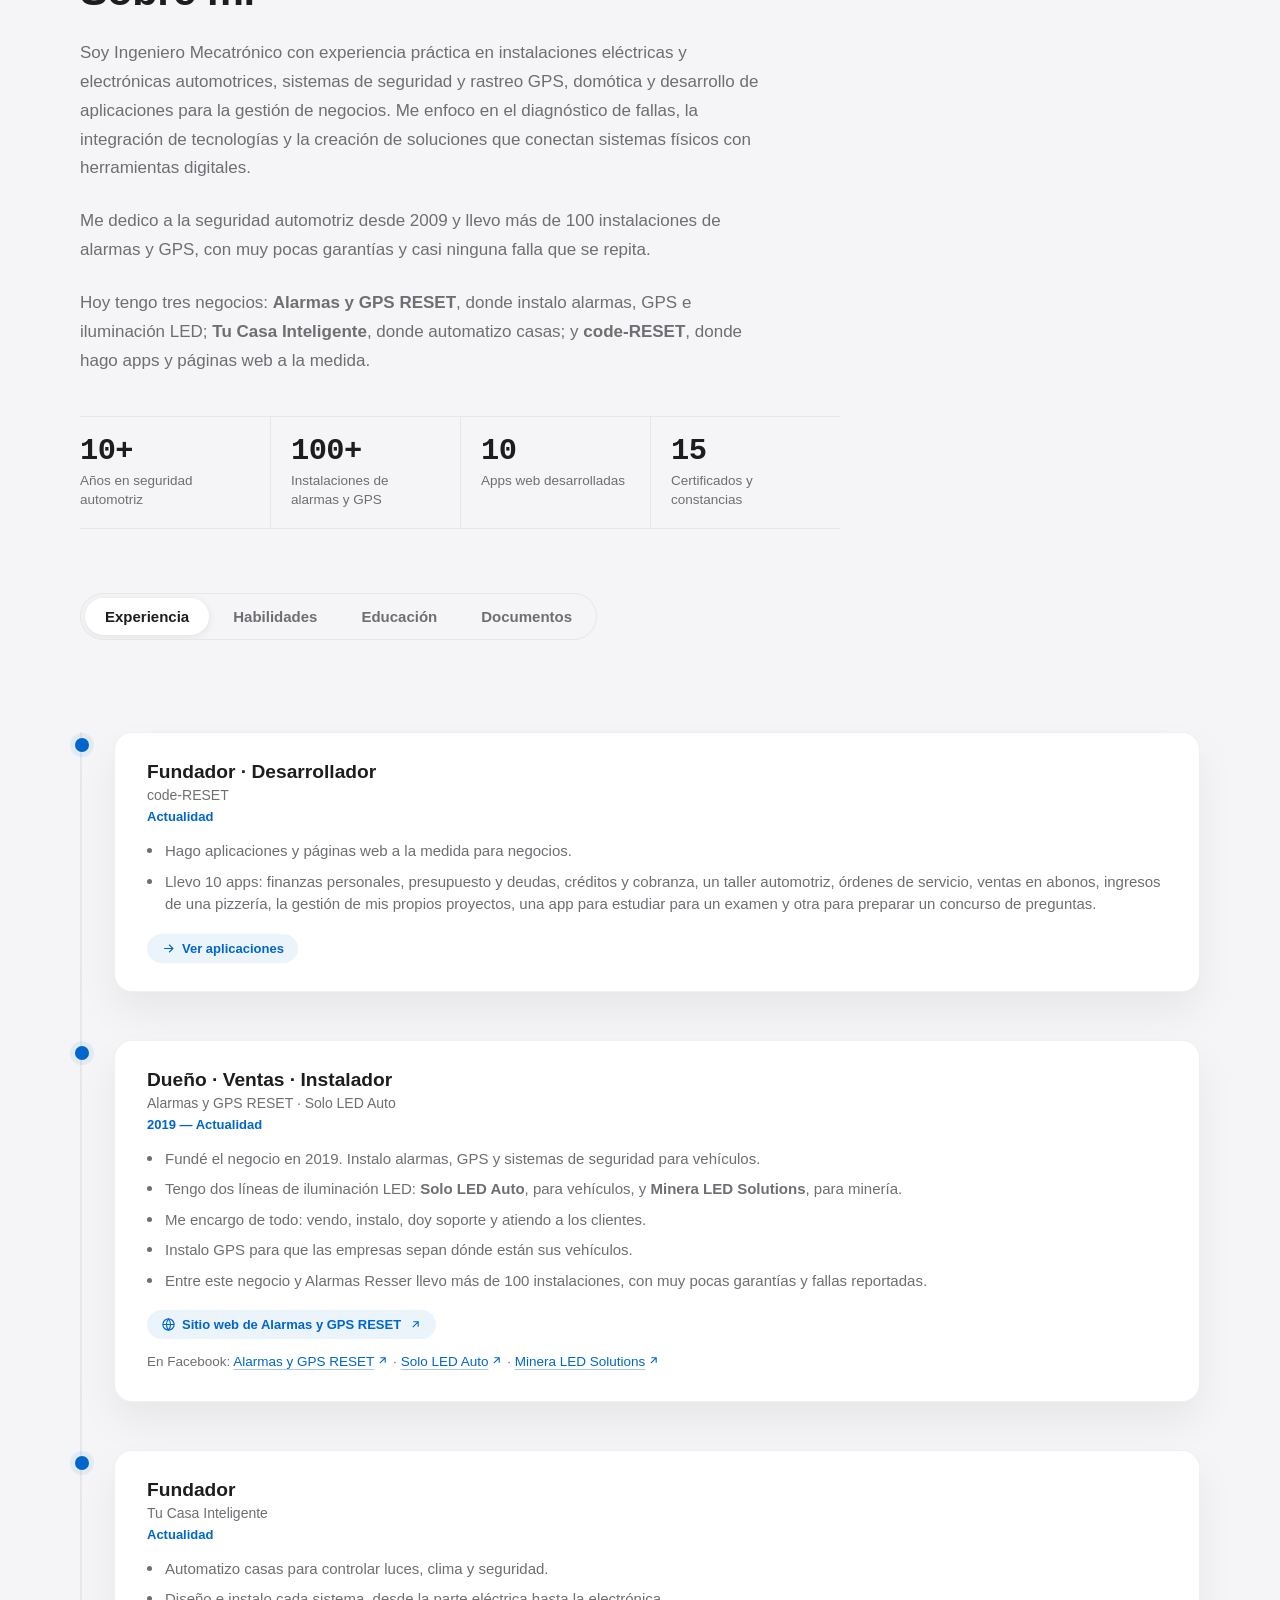
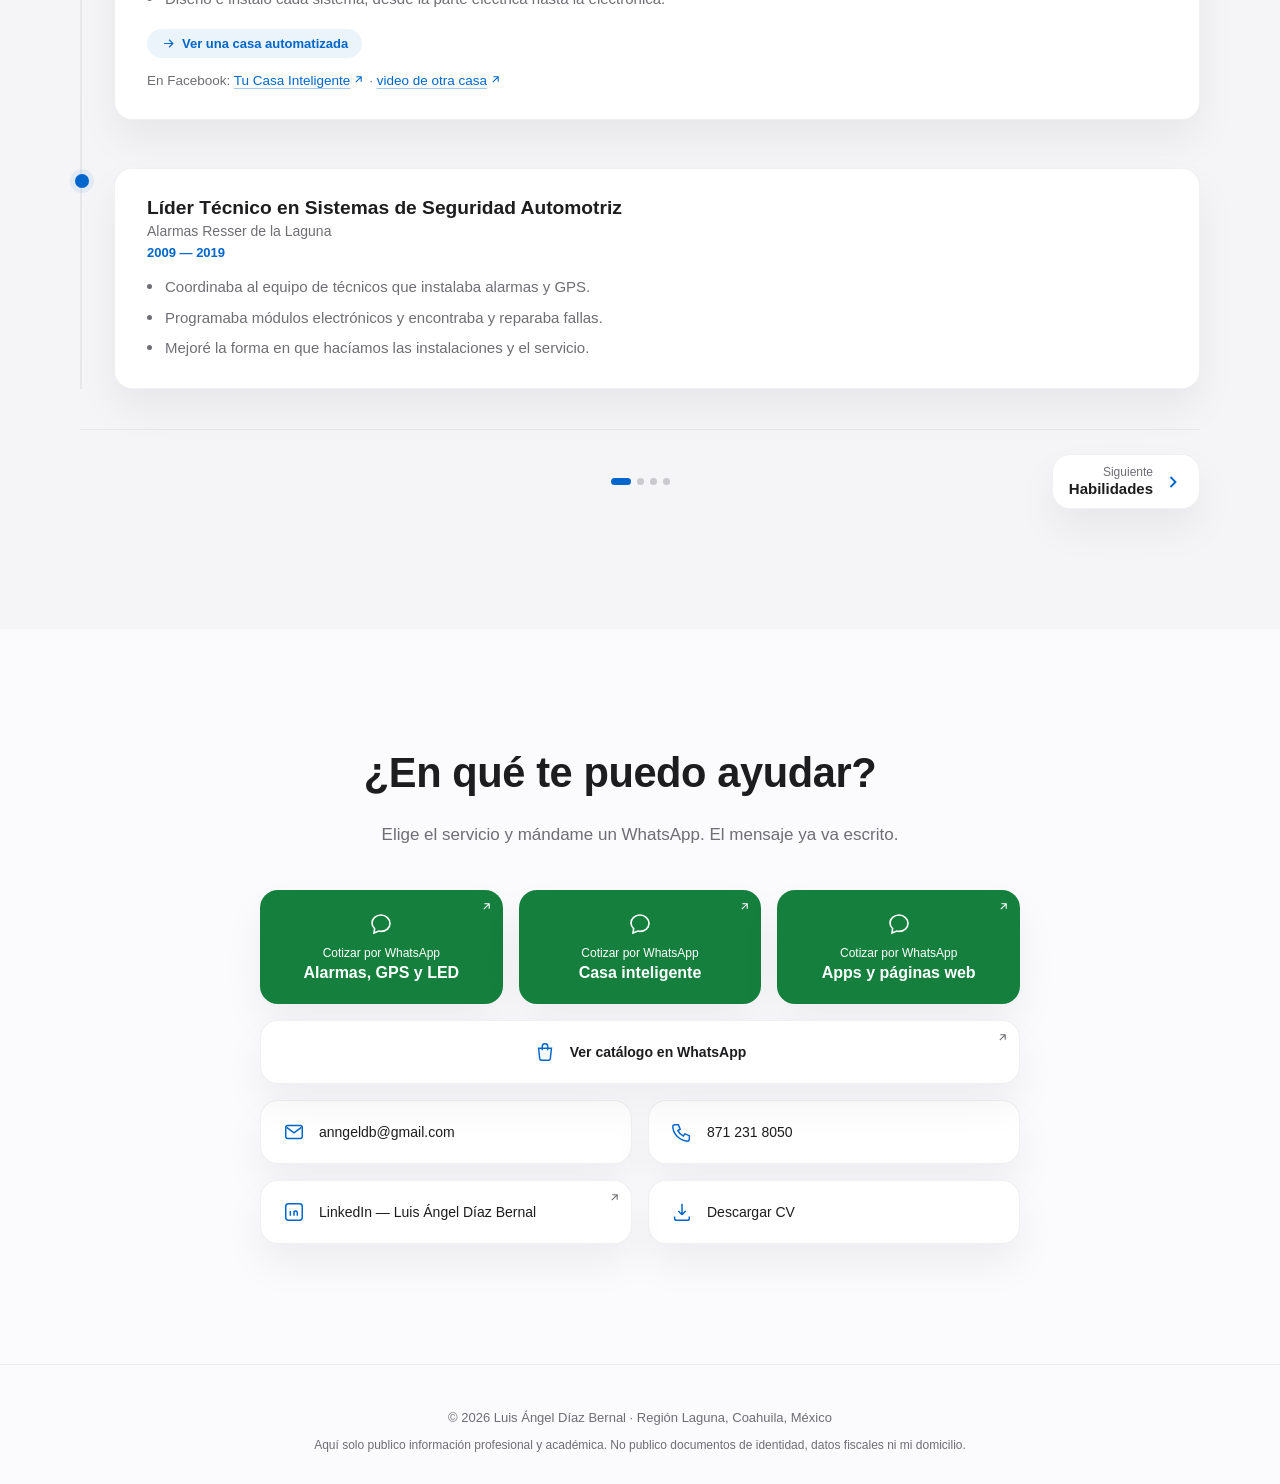
==== commit b739ccbe: "Agrega el certificado Cybersecurity and Privacy (Microsoft · Coursera) - Imagen del certificado con " ====
--- a/index.html
+++ b/index.html
@@ -265,7 +265,7 @@
           <div><dt>Años en seguridad automotriz</dt><dd>10+</dd></div>
           <div><dt>Instalaciones de alarmas y GPS</dt><dd>100+</dd></div>
           <div><dt>Apps web desarrolladas</dt><dd data-count="apps">10</dd></div>
-          <div><dt>Certificados y constancias</dt><dd data-count="docs">14</dd></div>
+          <div><dt>Certificados y constancias</dt><dd data-count="docs">15</dd></div>
         </dl>
       </div>
 
@@ -421,6 +421,7 @@
         <h3 class="sub-heading reveal">Formación complementaria</h3>
         <ul class="complementary-list reveal">
           <li class="in-progress">Ciberseguridad <span class="status-tag">en curso</span></li>
+          <li>Cybersecurity and Privacy — Microsoft · Coursera</li>
           <li>SOLIDWORKS CAD Design Associate — Dassault Systèmes</li>
           <li>Excel (100 horas) y Microcredencial ChatGPT — Skilling Center Tecmilenio</li>
           <li>Reparación de Laptop (36 horas) — I.A.C.O.</li>
@@ -434,7 +435,7 @@
         <p class="section-text reveal">Aquí están mis certificados y constancias escaneados. Son copias para consulta: tapé datos personales, firmas y folios, y llevan marca de agua.</p>
 
         <div class="doc-more-wrap doc-toggle-wrap reveal">
-          <button type="button" class="btn btn-primary" id="docMore" aria-expanded="false" aria-controls="docGrid">Ver mis <span data-count="docs">14</span> documentos</button>
+          <button type="button" class="btn btn-primary" id="docMore" aria-expanded="false" aria-controls="docGrid">Ver mis <span data-count="docs">15</span> documentos</button>
         </div>
         <div class="doc-grid" id="docGrid" data-page-size="8" hidden></div>
         <nav class="pagination" id="docPagination" hidden></nav>
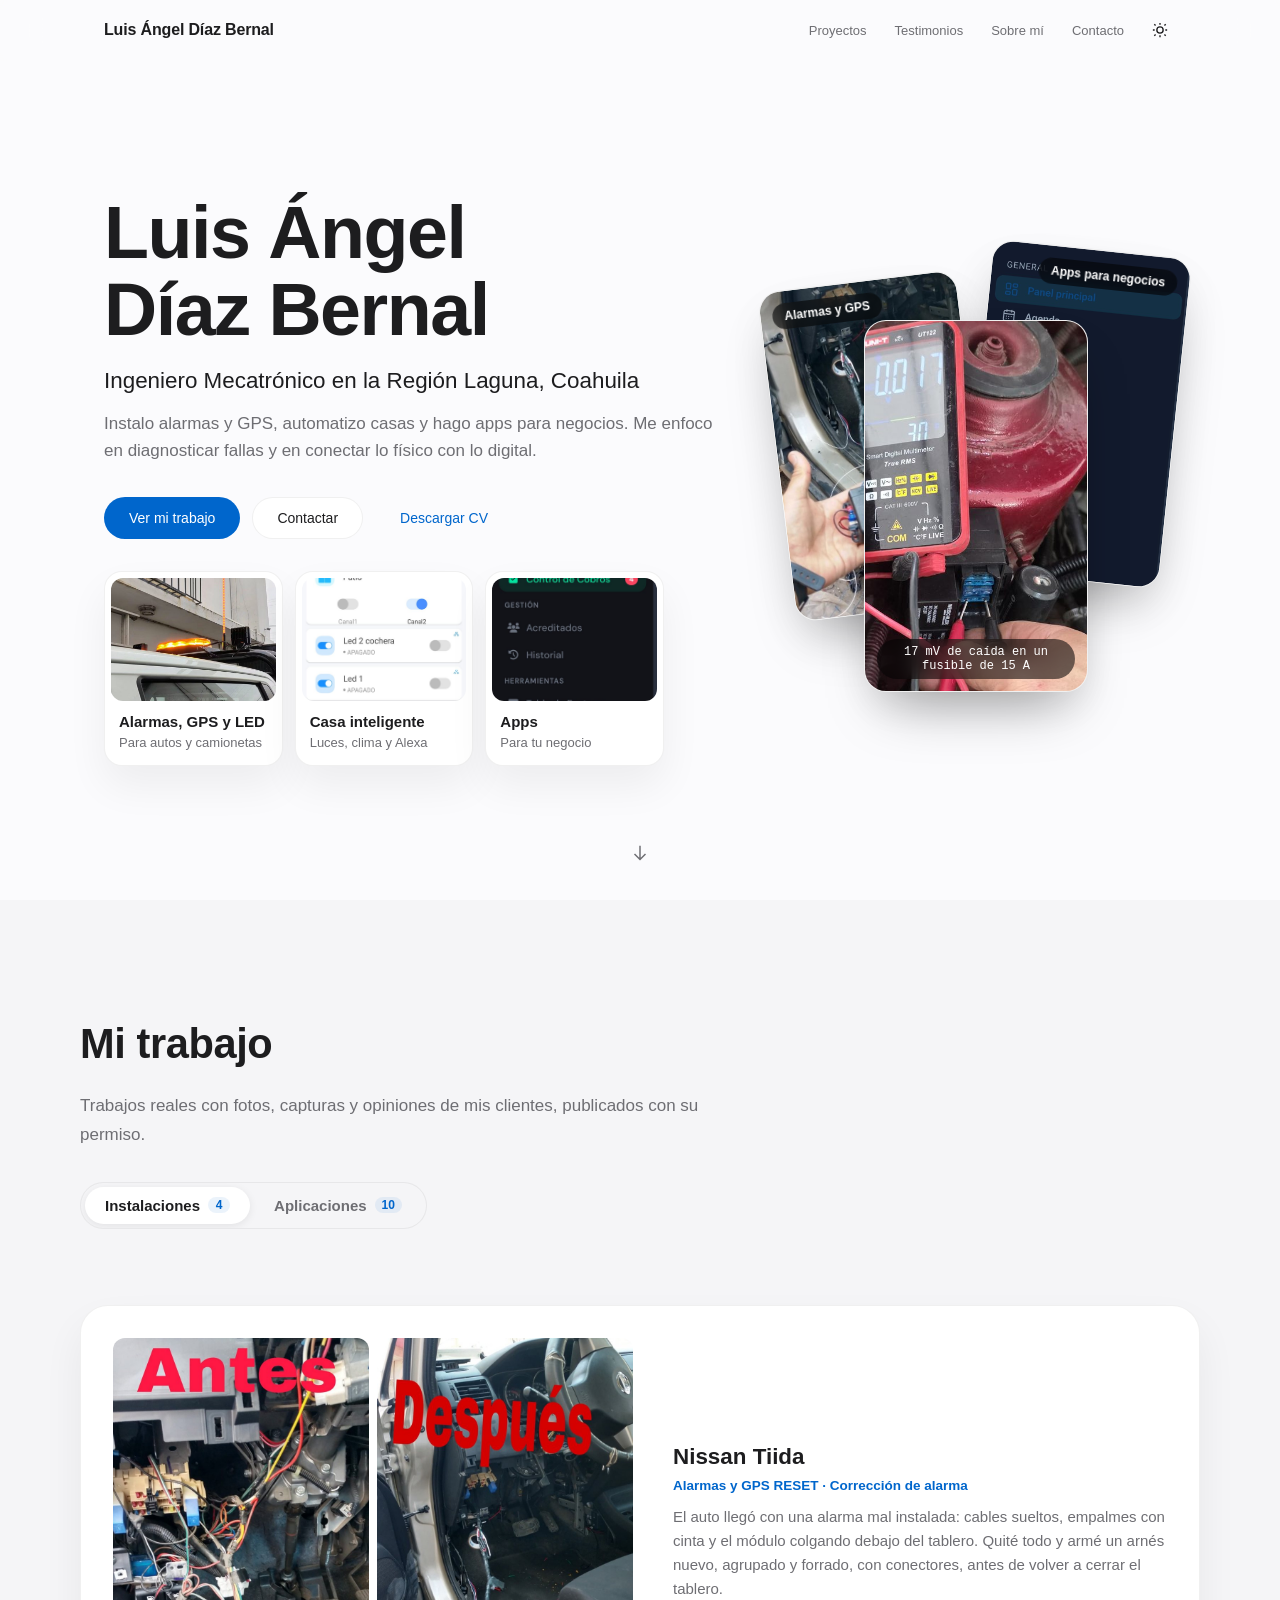
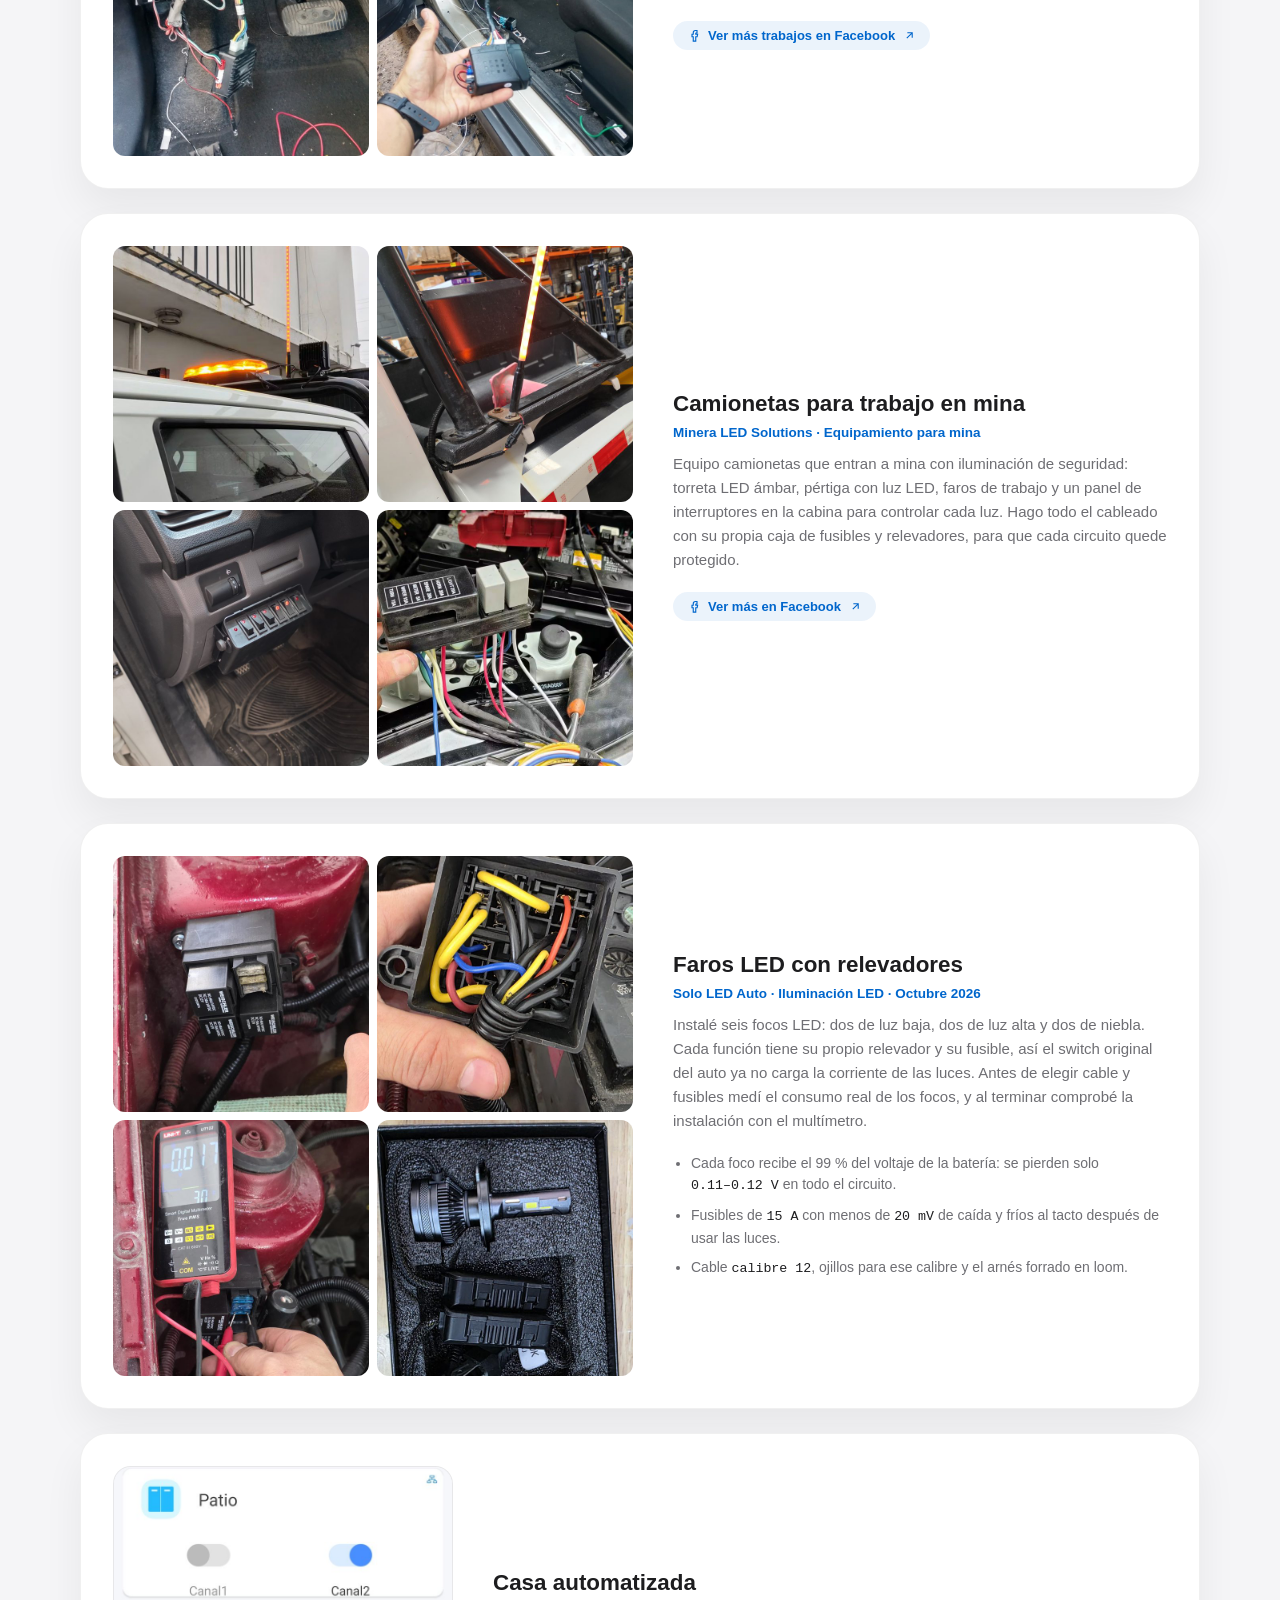
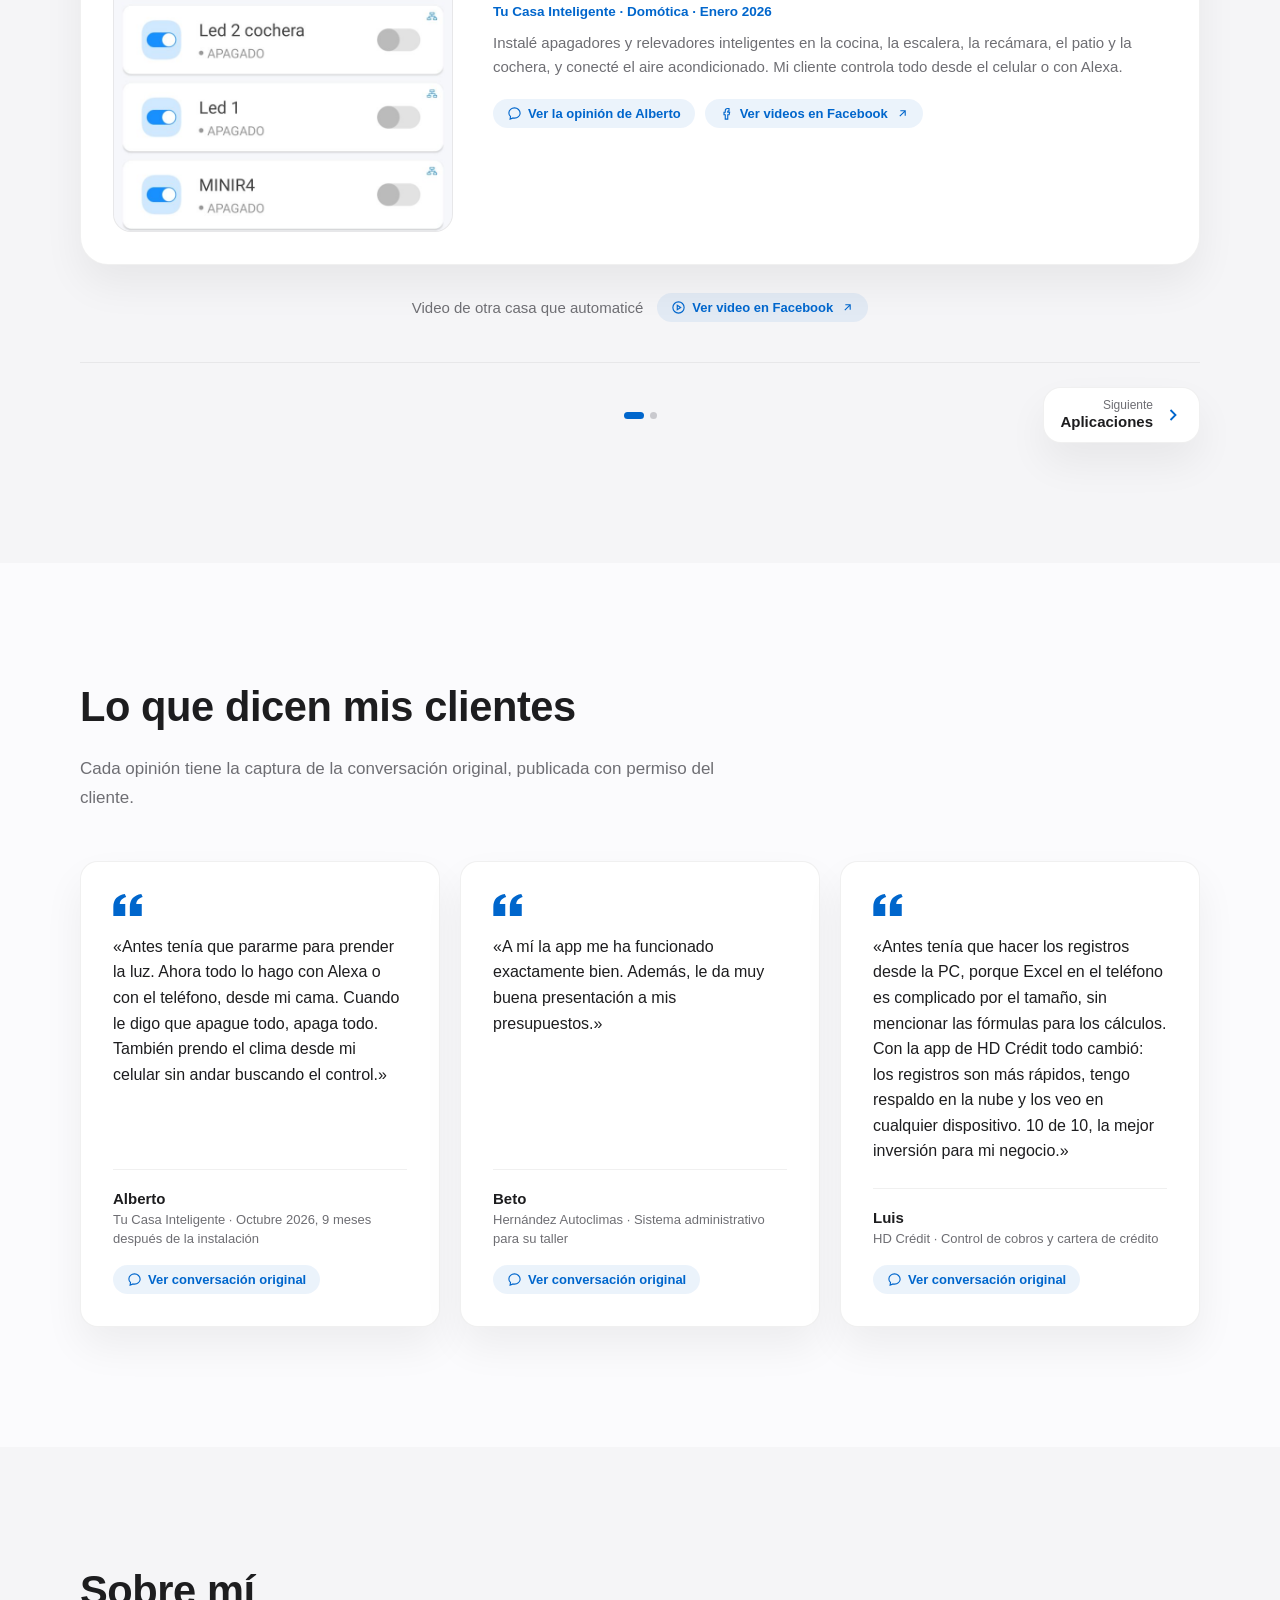
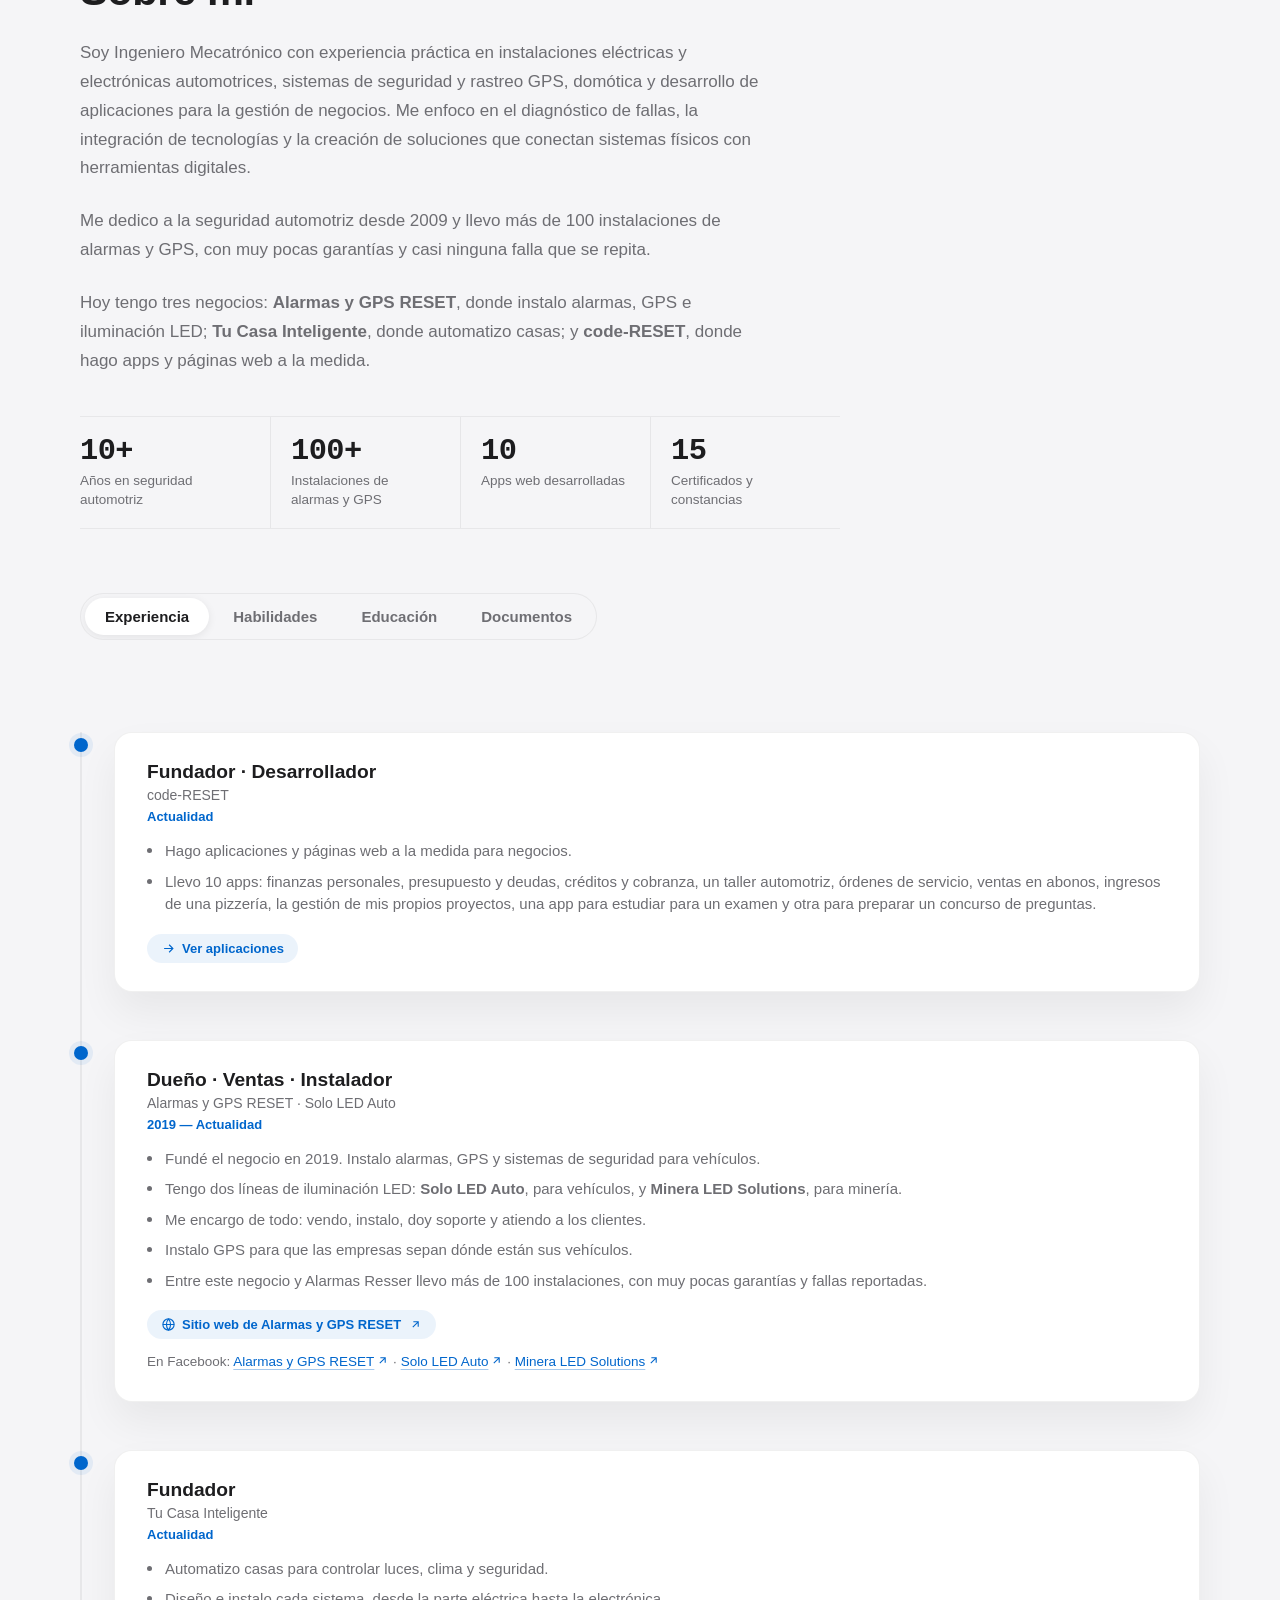
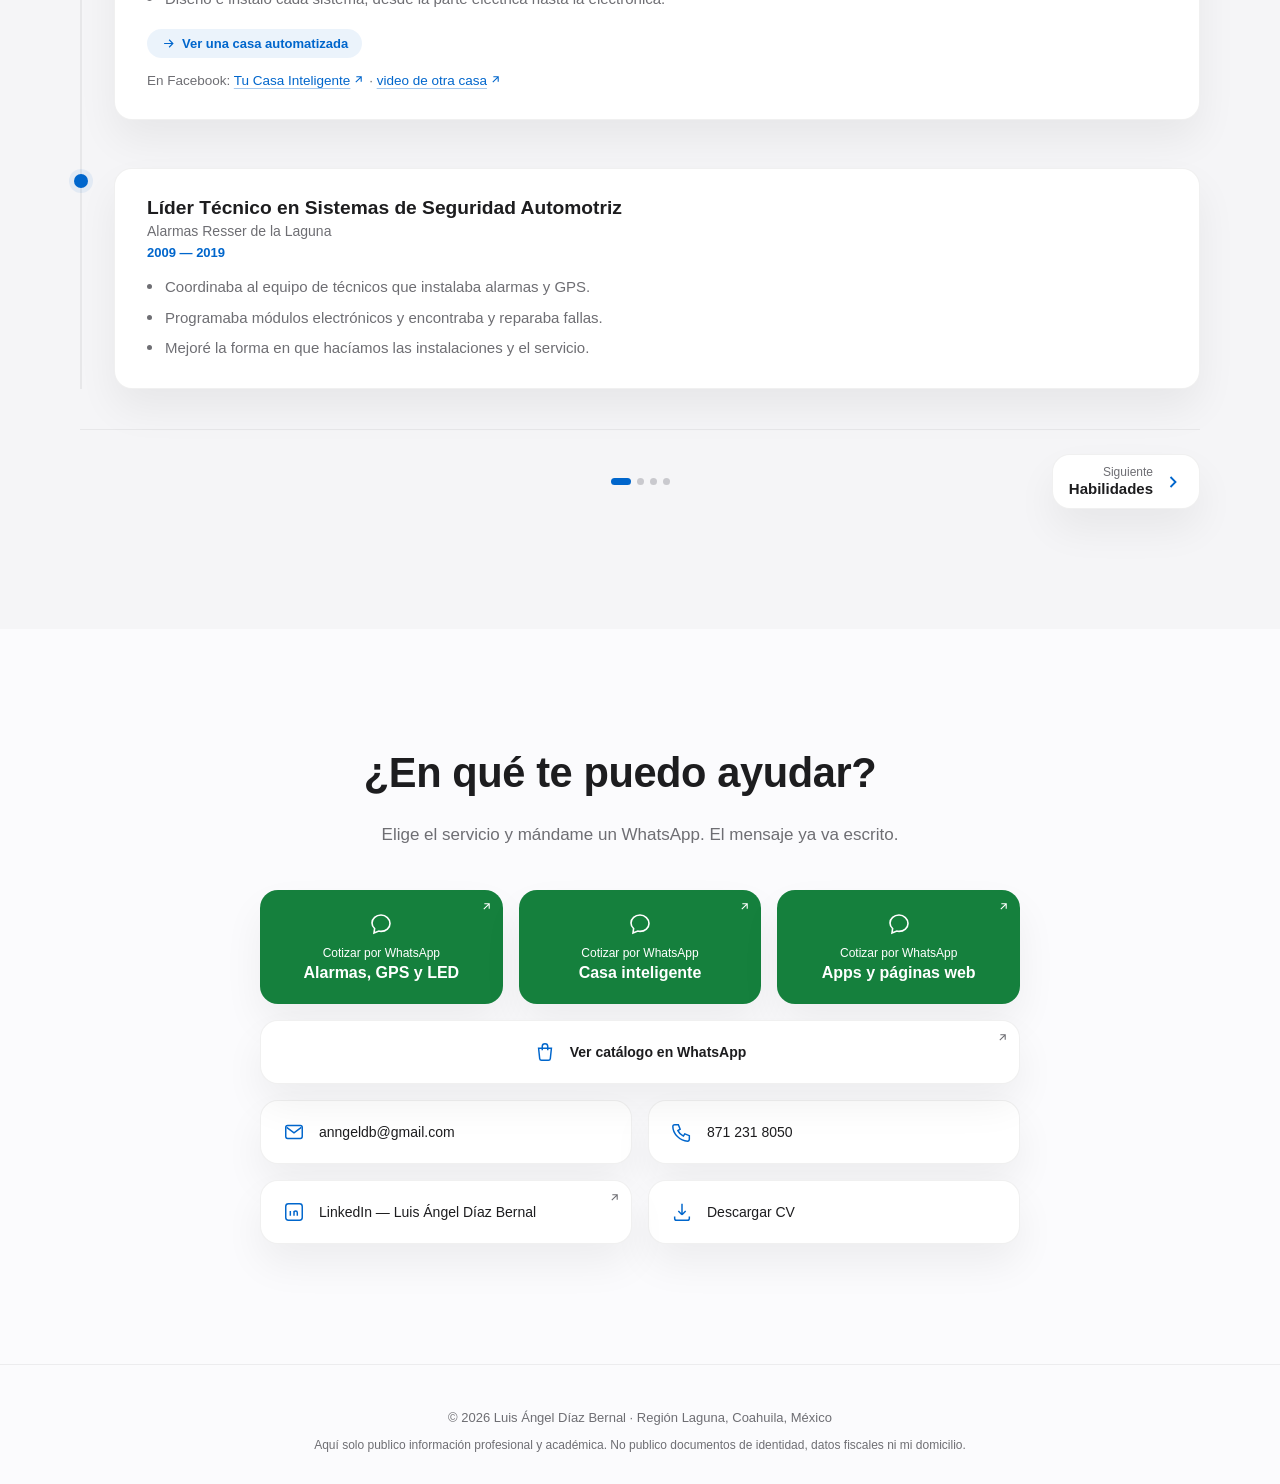
==== commit 8cca1ef8: "Corrige lo pendiente de la auditoría: menú, sin JS, foco, tema y documentos Lo que ve el visitante: " ====
--- a/index.html
+++ b/index.html
@@ -4,25 +4,38 @@
 <meta charset="UTF-8">
 <meta name="viewport" content="width=device-width, initial-scale=1.0">
 <title>Luis Ángel Díaz Bernal — Portafolio profesional</title>
-<meta name="description" content="Soy Ingeniero Mecatrónico en la Región Laguna: electrónica automotriz, seguridad y rastreo GPS, domótica y aplicaciones para negocios. Más de 10 años y más de 100 instalaciones.">
+<meta name="description" content="Ingeniero Mecatrónico en la Región Laguna: electrónica automotriz, alarmas y GPS, domótica y apps para negocios. Más de 10 años y 100+ instalaciones.">
 <link rel="canonical" href="https://code-reset.github.io/My-portafolio/">
 
 <meta property="og:type" content="website">
 <meta property="og:url" content="https://code-reset.github.io/My-portafolio/">
 <meta property="og:title" content="Luis Ángel Díaz Bernal — Portafolio profesional">
-<meta property="og:description" content="Soy Ingeniero Mecatrónico en la Región Laguna: electrónica automotriz, seguridad y rastreo GPS, domótica y aplicaciones para negocios. Más de 10 años y más de 100 instalaciones.">
+<meta property="og:description" content="Ingeniero Mecatrónico en la Región Laguna: electrónica automotriz, alarmas y GPS, domótica y apps para negocios. Más de 10 años y 100+ instalaciones.">
 <meta property="og:image" content="https://code-reset.github.io/My-portafolio/assets/og-image.jpg">
 <meta property="og:image:width" content="1200">
 <meta property="og:image:height" content="630">
+<meta property="og:image:alt" content="Luis Ángel Díaz Bernal, Ingeniero Mecatrónico: electrónica automotriz, domótica y apps para negocios">
+<meta property="og:site_name" content="Luis Ángel Díaz Bernal">
 <meta property="og:locale" content="es_MX">
 
 <meta name="twitter:card" content="summary_large_image">
 <meta name="twitter:title" content="Luis Ángel Díaz Bernal — Portafolio profesional">
-<meta name="twitter:description" content="Soy Ingeniero Mecatrónico en la Región Laguna: electrónica automotriz, seguridad y rastreo GPS, domótica y aplicaciones para negocios. Más de 10 años y más de 100 instalaciones.">
+<meta name="twitter:description" content="Ingeniero Mecatrónico en la Región Laguna: electrónica automotriz, alarmas y GPS, domótica y apps para negocios. Más de 10 años y 100+ instalaciones.">
 <meta name="twitter:image" content="https://code-reset.github.io/My-portafolio/assets/og-image.jpg">
 
 <link rel="icon" href="assets/favicon.svg" type="image/svg+xml">
-<link rel="stylesheet" href="css/styles.css?v=202611061939">
+<link rel="apple-touch-icon" href="assets/apple-touch-icon.png">
+<meta name="theme-color" content="#fbfbfd" media="(prefers-color-scheme: light)">
+<meta name="theme-color" content="#000000" media="(prefers-color-scheme: dark)">
+<script>
+/* Antes de pintar: marca que hay JavaScript (para las animaciones) y aplica
+   el tema guardado, así la página no parpadea ni queda en blanco sin JS. */
+(function (r) {
+  r.classList.add("js");
+  try { var t = localStorage.getItem("ldb_portfolio_theme"); if (t) r.setAttribute("data-theme", t); } catch (e) {}
+})(document.documentElement);
+</script>
+<link rel="stylesheet" href="css/styles.css?v=202611130515">
 
 <script type="application/ld+json">
 {
@@ -48,8 +61,8 @@
 
 <nav id="navbar" class="navbar">
   <div class="navbar-inner">
-    <a href="#top" class="nav-logo" aria-label="Inicio">Luis Ángel Díaz Bernal</a>
-    <button class="nav-toggle" id="navToggle" aria-label="Abrir menú" aria-expanded="false">
+    <a href="#top" class="nav-logo">Luis Ángel Díaz Bernal</a>
+    <button type="button" class="nav-toggle" id="navToggle" aria-label="Abrir menú" aria-expanded="false" aria-controls="navLinks">
       <span></span><span></span><span></span>
     </button>
     <ul class="nav-links" id="navLinks">
@@ -58,7 +71,7 @@
       <li><a href="#perfil">Sobre mí</a></li>
       <li><a href="#contacto">Contacto</a></li>
     </ul>
-    <button class="theme-toggle" id="themeToggle" aria-label="Cambiar tema">
+    <button type="button" class="theme-toggle" id="themeToggle" aria-label="Activar modo oscuro">
       <svg class="icon-sun" viewBox="0 0 24 24" fill="none" stroke="currentColor" stroke-width="1.8"><circle cx="12" cy="12" r="4.2"/><path d="M12 2.5v2.4M12 19.1v2.4M4.4 4.4l1.7 1.7M17.9 17.9l1.7 1.7M2.5 12h2.4M19.1 12h2.4M4.4 19.6l1.7-1.7M17.9 6.1l1.7-1.7"/></svg>
       <svg class="icon-moon" viewBox="0 0 24 24" fill="none" stroke="currentColor" stroke-width="1.8"><path d="M20 14.5A8.5 8.5 0 1 1 9.5 4a6.8 6.8 0 0 0 10.5 10.5Z"/></svg>
     </button>
@@ -199,7 +212,7 @@
       <div class="tabpanel" role="tabpanel" id="proyectos" aria-labelledby="tab-proyectos" tabindex="0">
         <p class="section-text reveal">Estas son apps que hice para clientes y para mis propios negocios. Funcionan en el navegador y varias se instalan en el celular. En las capturas no se ven datos de mis clientes.</p>
 
-        <div class="projects-grid" id="appsGrid" data-page-size="6" aria-live="polite"></div>
+        <div class="projects-grid" id="appsGrid" data-page-size="6"></div>
         <nav class="pagination" id="appsPagination" hidden></nav>
         <noscript><p class="section-text">Activa JavaScript para ver las aplicaciones.</p></noscript>
       </div>
@@ -420,10 +433,9 @@
 
         <h3 class="sub-heading reveal">Formación complementaria</h3>
         <ul class="complementary-list reveal">
-          <li class="in-progress">Ciberseguridad <span class="status-tag">en curso</span></li>
-          <li>Cybersecurity and Privacy — Microsoft · Coursera</li>
-          <li>SOLIDWORKS CAD Design Associate — Dassault Systèmes</li>
-          <li>Excel (100 horas) y Microcredencial ChatGPT — Skilling Center Tecmilenio</li>
+          <li>Cybersecurity and Privacy — Microsoft · Coursera (<a href="https://coursera.org/verify/31B9AFS5NMMH" target="_blank" rel="noopener">verificar</a>)</li>
+          <li>SOLIDWORKS CAD Design Associate — Dassault Systèmes (<a href="https://cv.virtualtester.com/qr/?b=SLDWRKS&amp;i=C-AUXWCJGQ3T" target="_blank" rel="noopener">verificar</a>)</li>
+          <li>Excel (100 horas) y Microcredencial ChatGPT — Skilling Center Tecmilenio (verificar <a href="https://www.credly.com/badges/4653a571-5a4c-4ad1-9916-687b2c087888" target="_blank" rel="noopener">Excel</a> y <a href="https://www.credly.com/go/qnLLeut9" target="_blank" rel="noopener">ChatGPT</a>)</li>
           <li>Reparación de Laptop (36 horas) — I.A.C.O.</li>
           <li>Moldes e Infusión de Fibra de Carbono — H. Carbón</li>
           <li>Electrónica automotriz y circuitos electrónicos — SEP · CECATI</li>
@@ -434,7 +446,7 @@
       <div class="tabpanel" role="tabpanel" id="documentos" aria-labelledby="tab-documentos" tabindex="0">
         <p class="section-text reveal">Aquí están mis certificados y constancias escaneados. Son copias para consulta: tapé datos personales, firmas y folios, y llevan marca de agua.</p>
 
-        <div class="doc-more-wrap doc-toggle-wrap reveal">
+        <div class="doc-toggle-wrap reveal">
           <button type="button" class="btn btn-primary" id="docMore" aria-expanded="false" aria-controls="docGrid">Ver mis <span data-count="docs">15</span> documentos</button>
         </div>
         <div class="doc-grid" id="docGrid" data-page-size="8" hidden></div>
@@ -519,6 +531,6 @@
   </div>
 </div>
 
-<script type="module" src="js/main.js?v=202611061939"></script>
+<script type="module" src="js/main.js?v=202611130515"></script>
 </body>
 </html>
--- a/css/styles.css
+++ b/css/styles.css
@@ -168,6 +168,9 @@
   background: var(--text);
   transition: transform 200ms var(--ease-out), opacity 200ms ease-out;
 }
+.nav-toggle[aria-expanded="true"] span:nth-child(1) { transform: translateY(5.5px) rotate(45deg); }
+.nav-toggle[aria-expanded="true"] span:nth-child(2) { opacity: 0; }
+.nav-toggle[aria-expanded="true"] span:nth-child(3) { transform: translateY(-5.5px) rotate(-45deg); }
 
 /* BUTTONS */
 .btn {
@@ -261,6 +264,9 @@
 .hero-shot--left { left: 0; top: 80px; transform: rotate(-7deg); }
 .hero-shot--right { right: 0; top: 48px; transform: rotate(6deg); }
 .hero-shot--front { left: 50%; top: 120px; width: 224px; transform: translateX(-50%); z-index: 2; }
+/* The front card covers the lower part of the side cards, so their labels go on top. */
+.hero-shot--left figcaption, .hero-shot--right figcaption { top: 12px; bottom: auto; }
+.hero-shot--right figcaption { left: auto; right: 12px; }
 .hero-shot--photo img { object-position: center; }
 .hero-shot--photo figcaption { font-family: var(--mono); font-variant-numeric: tabular-nums; font-weight: 500; right: 12px; text-align: center; }
 
@@ -360,7 +366,7 @@
 .timeline-item:last-child { padding-bottom: 0; }
 .timeline-dot {
   position: absolute;
-  left: -39px;
+  left: -40px;
   top: 6px;
   width: 14px;
   height: 14px;
@@ -452,22 +458,6 @@
 .skill-card h3 { margin: 0 0 10px; font-size: 1.05rem; }
 .skill-card p { margin: 0; font-size: 14px; line-height: 1.6; color: var(--text-soft); }
 
-/* SERVICES */
-.services-grid { display: grid; grid-template-columns: repeat(3, 1fr); gap: 20px; margin-top: 48px; }
-.service-card {
-  display: flex;
-  flex-direction: column;
-  align-items: flex-start;
-  background: var(--surface);
-  border: 1px solid var(--surface-border);
-  border-radius: var(--radius-md);
-  padding: 32px;
-  box-shadow: var(--shadow);
-}
-.service-kicker { margin: 0 0 4px; font-size: 13px; font-weight: 600; color: var(--accent); }
-.service-card h3 { margin: 0 0 10px; font-size: 1.2rem; }
-.service-card p:not(.service-kicker) { margin: 0 0 22px; font-size: 15px; line-height: 1.6; color: var(--text-soft); flex: 1; }
-.case-card { scroll-margin-top: 80px; }
 .more-work { display: flex; flex-wrap: wrap; align-items: center; justify-content: center; gap: 10px 14px; margin-top: 28px; text-align: center; }
 .more-work p { margin: 0; font-size: 15px; color: var(--text-soft); }
 
@@ -666,7 +656,7 @@
 }
 .tabs, .tabpanel, .case-card { scroll-margin-top: 90px; }
 .tabpanel[hidden] { display: none; }
-.tabpanel:focus-visible { outline: none; }
+.tabpanel:focus-visible { outline: 2px solid var(--accent); outline-offset: 8px; border-radius: var(--radius-md); }
 .tabs:not(.is-ready) > .tabpanel + .tabpanel { margin-top: 64px; }
 .panel-narrow { max-width: 760px; }
 .about-intro { max-width: 760px; margin-bottom: 56px; }
@@ -789,7 +779,7 @@
   font-weight: 700;
 }
 .complementary-note { margin: 18px 0 0; font-size: 14px; color: var(--text-soft); }
-.complementary-note a { color: var(--accent); font-weight: 600; text-decoration: underline; text-decoration-thickness: 1.5px; text-underline-offset: 3px; }
+.complementary-list a, .complementary-note a { color: var(--accent); font-weight: 600; text-decoration: underline; text-decoration-thickness: 1.5px; text-underline-offset: 3px; }
 .complementary-list li.in-progress::before {
   content: "○";
   color: var(--text-soft);
@@ -812,7 +802,6 @@
   gap: 22px;
   margin-top: 40px;
 }
-.doc-more-wrap { text-align: center; margin-top: 32px; }
 .doc-toggle-wrap { margin-top: 8px; text-align: left; }
 .doc-grid[hidden] { display: none; }
 .load-error { flex: 1 1 100%; grid-column: 1 / -1; text-align: center; color: var(--text-soft); font-size: 15px; padding: 24px 0; }
@@ -1036,13 +1025,14 @@
 .viewer-details[hidden] { display: none; }
 .viewer-text { margin: 0 0 10px; font-size: 15px; line-height: 1.6; color: var(--text-soft); }
 
-/* REVEAL ANIMATION */
-.reveal {
+/* REVEAL ANIMATION — only with JavaScript (the <head> script adds .js),
+   so the page never stays blank if a script fails to load. */
+.js .reveal {
   opacity: 0;
   transform: translateY(16px);
   transition: opacity 500ms var(--ease-out), transform 500ms var(--ease-out);
 }
-.reveal.in-view { opacity: 1; transform: translateY(0); }
+.js .reveal.in-view { opacity: 1; transform: translateY(0); }
 
 /* PRESS FEEDBACK: everything you can tap answers the touch. */
 .page-btn:active:not(:disabled), .tab:active, .tab-pager-btn:active, .theme-toggle:active,
@@ -1068,15 +1058,15 @@
   .modal, .modal-backdrop.open .modal { transform: none; }
   .viewer-stage img { transition: opacity 150ms ease; }
   .nav-links { transition: none; }
-  .reveal { opacity: 1; transform: none; transition: none; }
+  .js .reveal { opacity: 1; transform: none; transition: none; }
   .scroll-cue { animation: none; }
+  *, *::before, *::after { transition-duration: 0.01ms !important; animation-duration: 0.01ms !important; animation-iteration-count: 1 !important; }
   .tab-scroll-right { animation: none; }
 }
 
 /* RESPONSIVE */
 @media (max-width: 860px) {
   .skills-grid { grid-template-columns: repeat(2, 1fr); }
-  .services-grid { grid-template-columns: 1fr; }
   .testimonials-grid { grid-template-columns: 1fr; }
   .projects-grid > .project-card { flex-basis: calc((100% - 24px) / 2); }
   .contact-grid { grid-template-columns: 1fr; }
@@ -1089,17 +1079,18 @@
     top: 60px;
     left: 0;
     right: 0;
-    background: var(--nav-bg);
-    backdrop-filter: blur(20px);
-    -webkit-backdrop-filter: blur(20px);
+    /* Solid: a blur inside the blurred navbar doesn't render, and the
+       page title would show through the links. */
+    background: var(--bg);
     flex-direction: column;
     padding: 20px 24px;
     gap: 18px;
     border-bottom: 1px solid var(--surface-border);
     transform: translateY(-130%);
-    transition: transform 200ms ease-out;
+    visibility: hidden;
+    transition: transform 200ms ease-out, visibility 0s linear 200ms;
   }
-  .nav-links.open { transform: translateY(0); transition: transform 280ms var(--ease-drawer); }
+  .nav-links.open { transform: translateY(0); visibility: visible; transition: transform 280ms var(--ease-drawer), visibility 0s; }
   .nav-toggle { display: flex; }
 }
 
@@ -1129,5 +1120,6 @@
   .viewer-stage { height: 58vh; }
   .section { padding: 80px 20px; }
   .timeline { padding-left: 24px; }
+  .timeline-dot { left: -32px; }
   .timeline-card { padding: 22px; }
 }
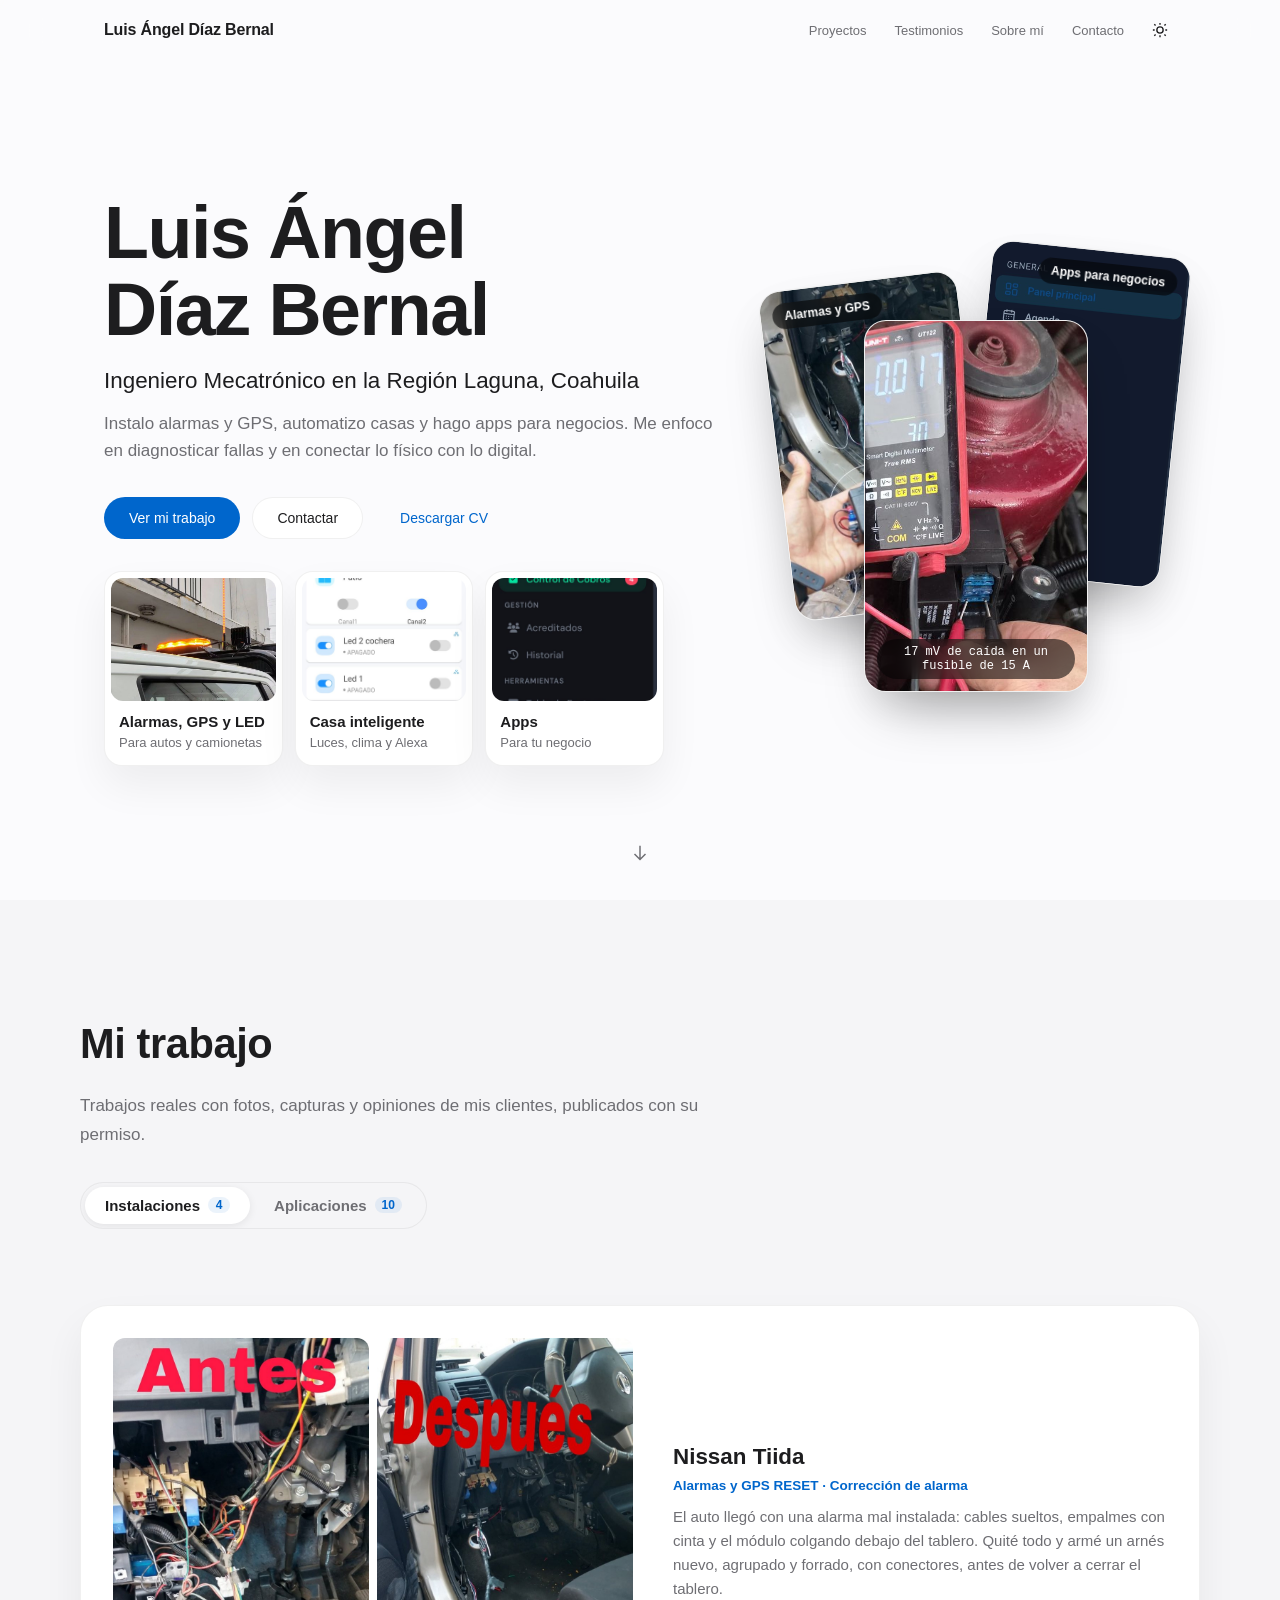
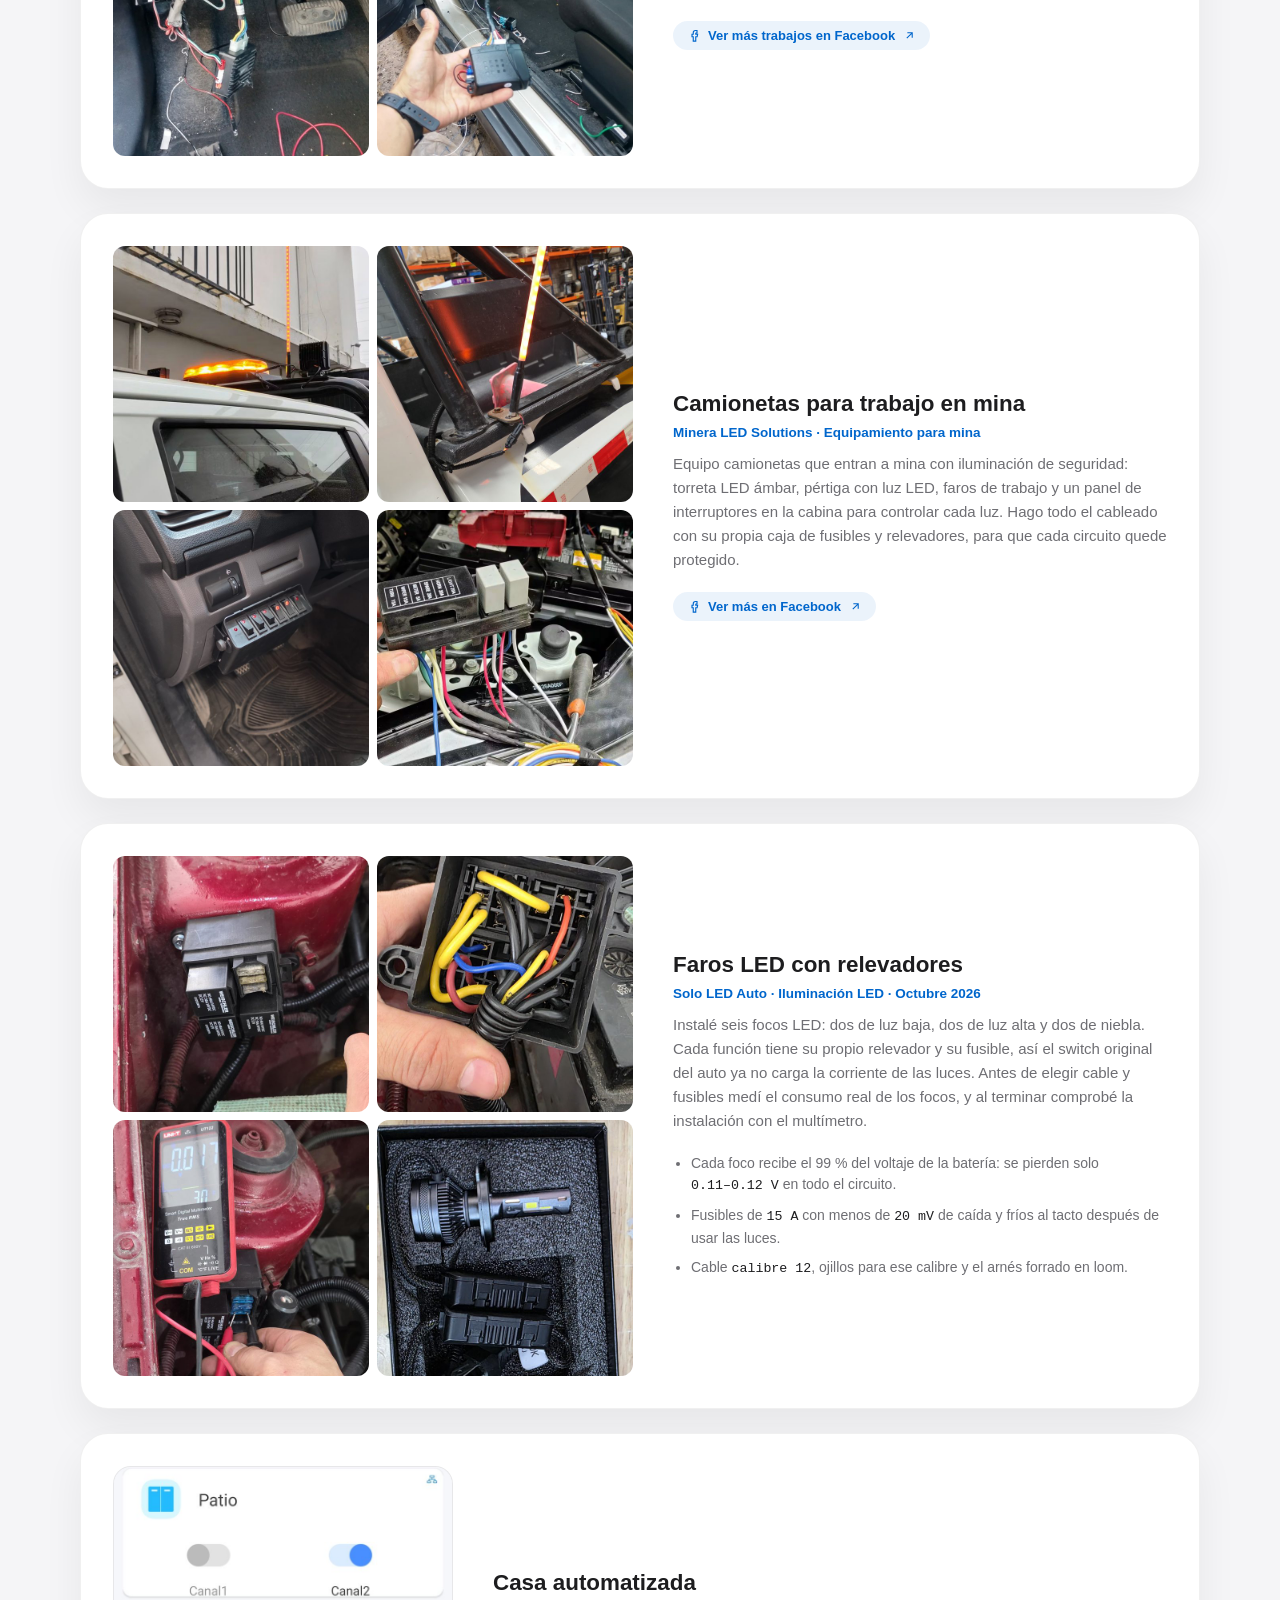
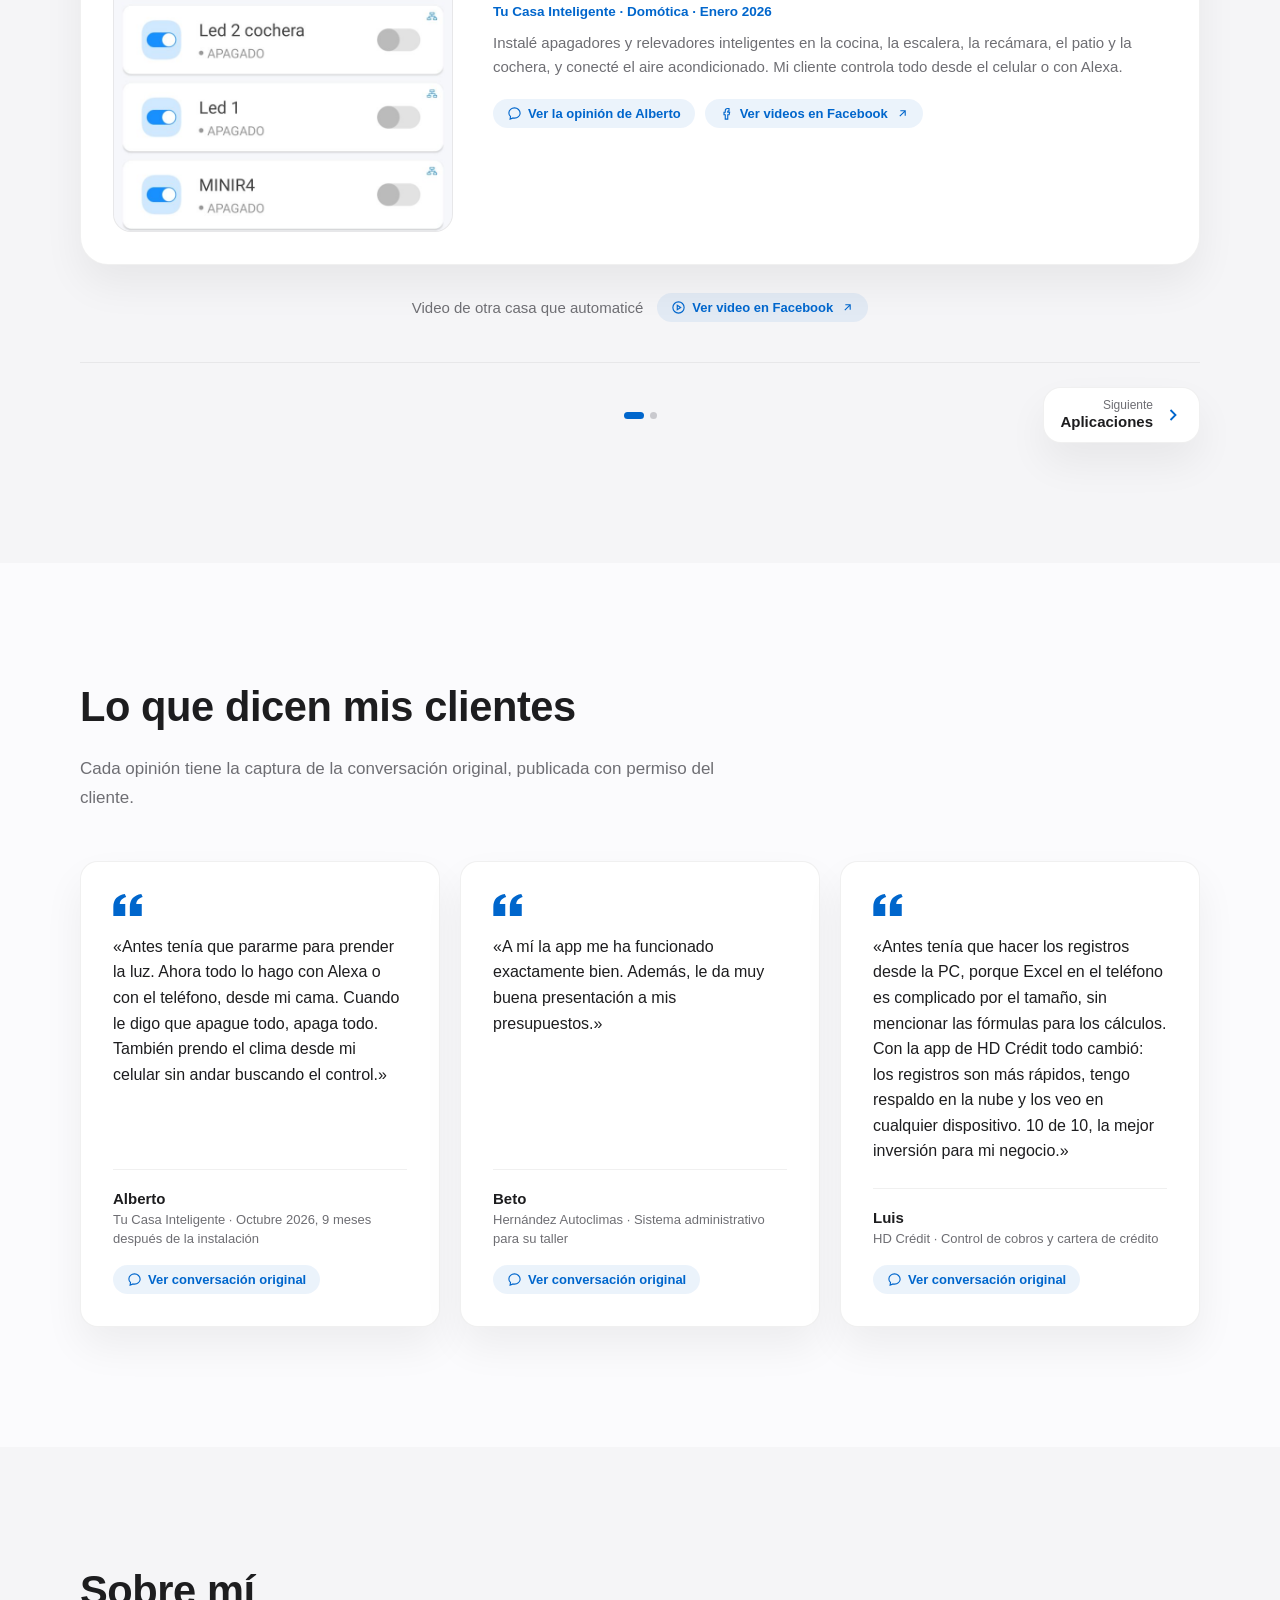
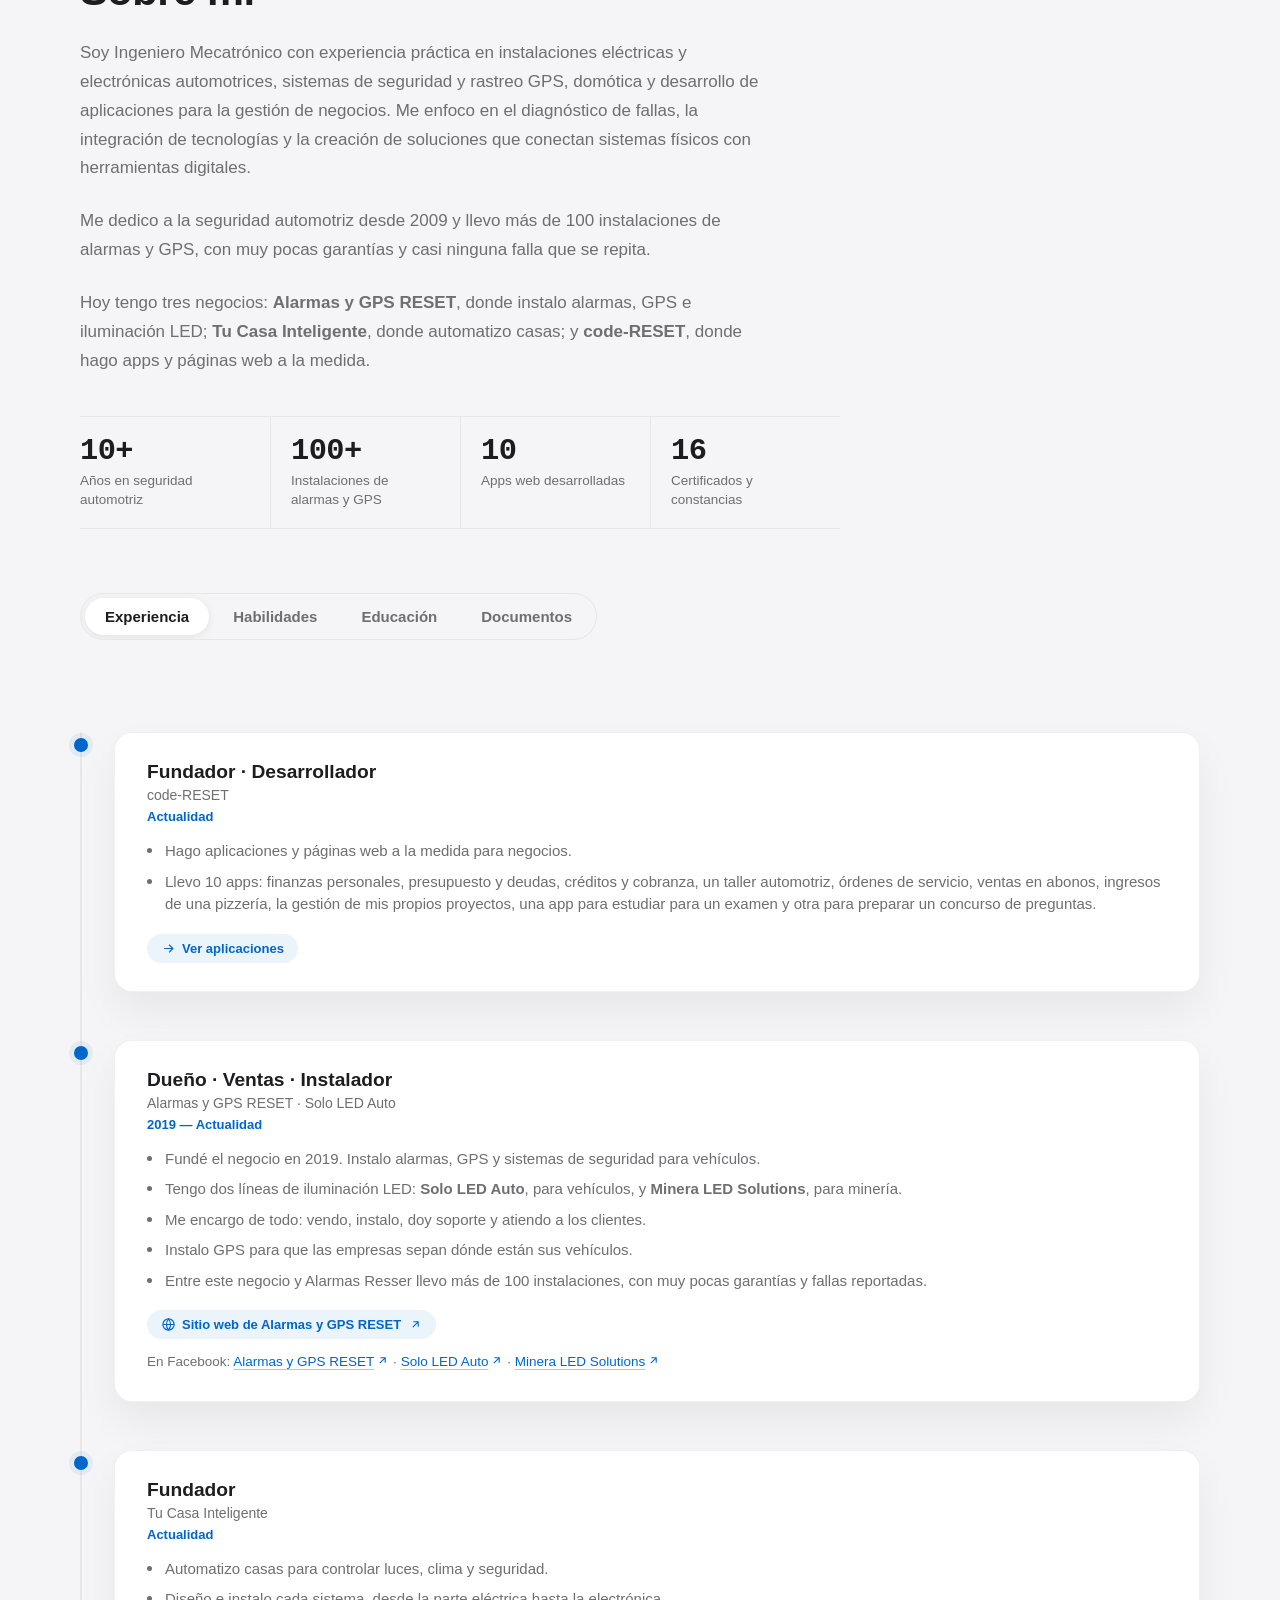
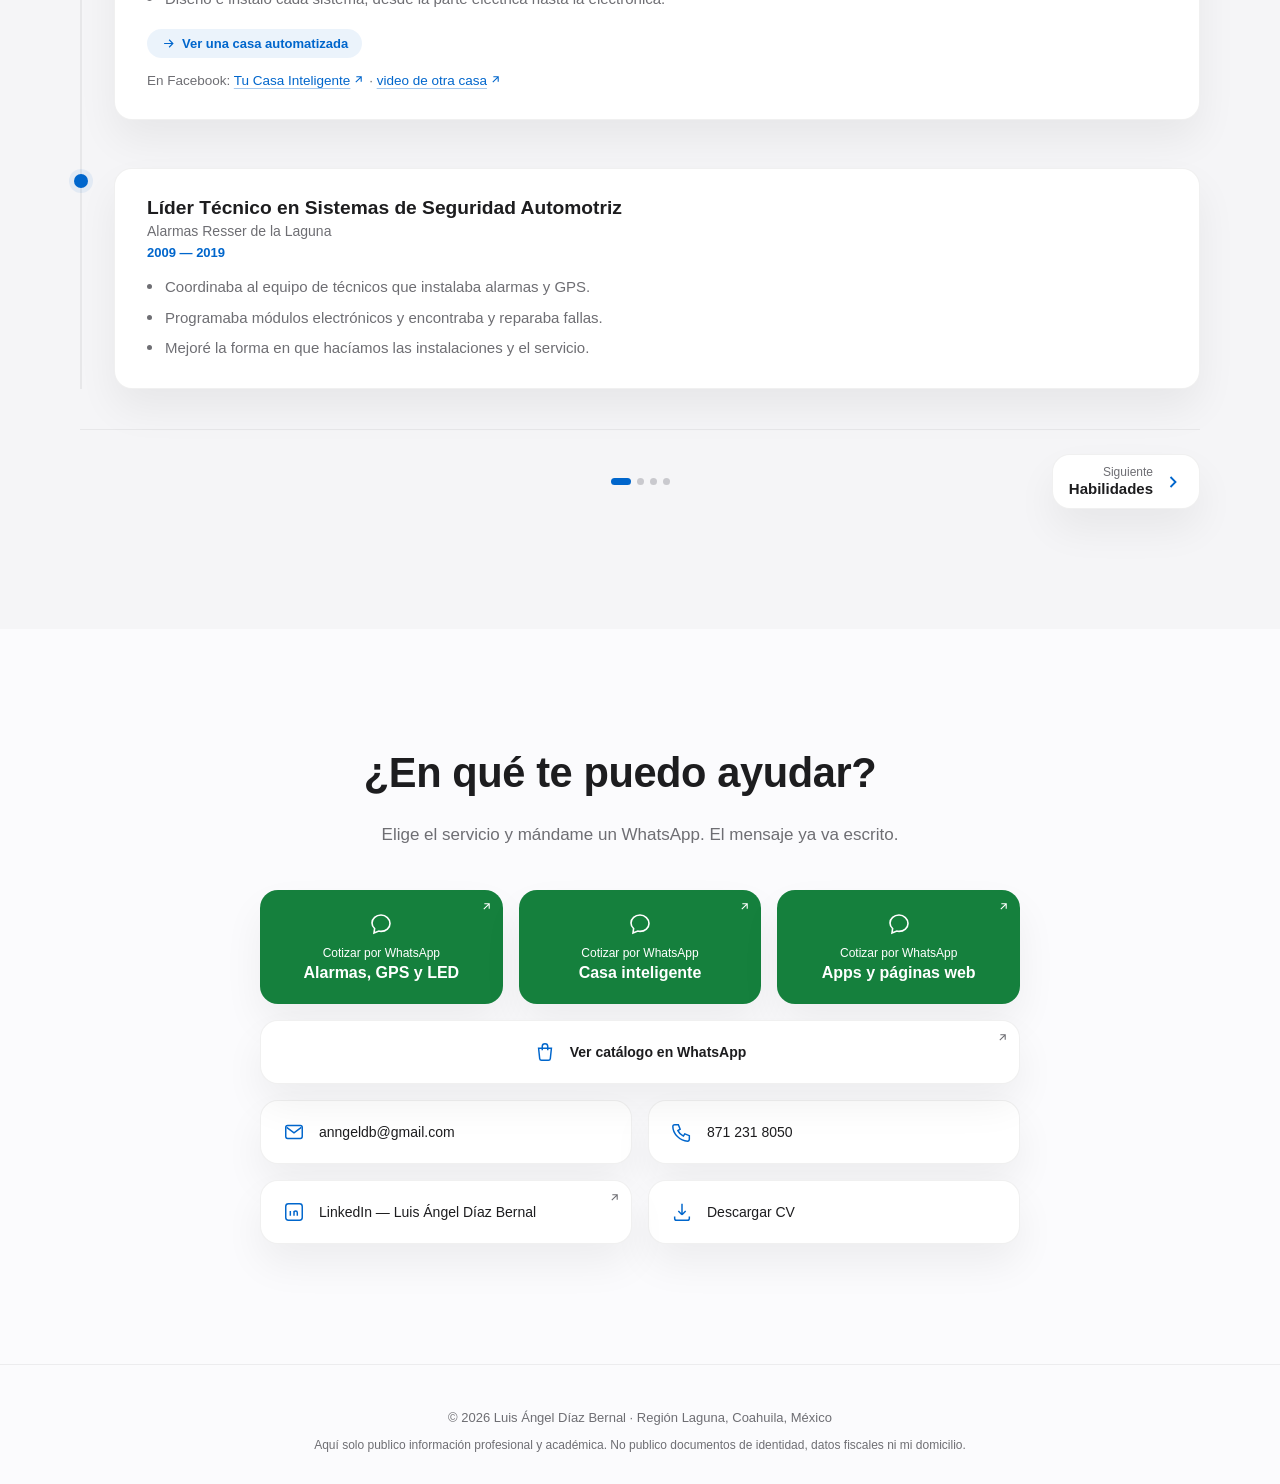
==== commit 852b8269: "Agrega certificado AI Automation with Claude y fuente editable del CV - Documentos: nuevo certificad" ====
--- a/index.html
+++ b/index.html
@@ -4,38 +4,25 @@
 <meta charset="UTF-8">
 <meta name="viewport" content="width=device-width, initial-scale=1.0">
 <title>Luis Ángel Díaz Bernal — Portafolio profesional</title>
-<meta name="description" content="Ingeniero Mecatrónico en la Región Laguna: electrónica automotriz, alarmas y GPS, domótica y apps para negocios. Más de 10 años y 100+ instalaciones.">
+<meta name="description" content="Soy Ingeniero Mecatrónico en la Región Laguna: electrónica automotriz, seguridad y rastreo GPS, domótica y aplicaciones para negocios. Más de 10 años y más de 100 instalaciones.">
 <link rel="canonical" href="https://code-reset.github.io/My-portafolio/">
 
 <meta property="og:type" content="website">
 <meta property="og:url" content="https://code-reset.github.io/My-portafolio/">
 <meta property="og:title" content="Luis Ángel Díaz Bernal — Portafolio profesional">
-<meta property="og:description" content="Ingeniero Mecatrónico en la Región Laguna: electrónica automotriz, alarmas y GPS, domótica y apps para negocios. Más de 10 años y 100+ instalaciones.">
+<meta property="og:description" content="Soy Ingeniero Mecatrónico en la Región Laguna: electrónica automotriz, seguridad y rastreo GPS, domótica y aplicaciones para negocios. Más de 10 años y más de 100 instalaciones.">
 <meta property="og:image" content="https://code-reset.github.io/My-portafolio/assets/og-image.jpg">
 <meta property="og:image:width" content="1200">
 <meta property="og:image:height" content="630">
-<meta property="og:image:alt" content="Luis Ángel Díaz Bernal, Ingeniero Mecatrónico: electrónica automotriz, domótica y apps para negocios">
-<meta property="og:site_name" content="Luis Ángel Díaz Bernal">
 <meta property="og:locale" content="es_MX">
 
 <meta name="twitter:card" content="summary_large_image">
 <meta name="twitter:title" content="Luis Ángel Díaz Bernal — Portafolio profesional">
-<meta name="twitter:description" content="Ingeniero Mecatrónico en la Región Laguna: electrónica automotriz, alarmas y GPS, domótica y apps para negocios. Más de 10 años y 100+ instalaciones.">
+<meta name="twitter:description" content="Soy Ingeniero Mecatrónico en la Región Laguna: electrónica automotriz, seguridad y rastreo GPS, domótica y aplicaciones para negocios. Más de 10 años y más de 100 instalaciones.">
 <meta name="twitter:image" content="https://code-reset.github.io/My-portafolio/assets/og-image.jpg">
 
 <link rel="icon" href="assets/favicon.svg" type="image/svg+xml">
-<link rel="apple-touch-icon" href="assets/apple-touch-icon.png">
-<meta name="theme-color" content="#fbfbfd" media="(prefers-color-scheme: light)">
-<meta name="theme-color" content="#000000" media="(prefers-color-scheme: dark)">
-<script>
-/* Antes de pintar: marca que hay JavaScript (para las animaciones) y aplica
-   el tema guardado, así la página no parpadea ni queda en blanco sin JS. */
-(function (r) {
-  r.classList.add("js");
-  try { var t = localStorage.getItem("ldb_portfolio_theme"); if (t) r.setAttribute("data-theme", t); } catch (e) {}
-})(document.documentElement);
-</script>
-<link rel="stylesheet" href="css/styles.css?v=202611130515">
+<link rel="stylesheet" href="css/styles.css?v=202611120410">
 
 <script type="application/ld+json">
 {
@@ -61,8 +48,8 @@
 
 <nav id="navbar" class="navbar">
   <div class="navbar-inner">
-    <a href="#top" class="nav-logo">Luis Ángel Díaz Bernal</a>
-    <button type="button" class="nav-toggle" id="navToggle" aria-label="Abrir menú" aria-expanded="false" aria-controls="navLinks">
+    <a href="#top" class="nav-logo" aria-label="Inicio">Luis Ángel Díaz Bernal</a>
+    <button class="nav-toggle" id="navToggle" aria-label="Abrir menú" aria-expanded="false">
       <span></span><span></span><span></span>
     </button>
     <ul class="nav-links" id="navLinks">
@@ -71,7 +58,7 @@
       <li><a href="#perfil">Sobre mí</a></li>
       <li><a href="#contacto">Contacto</a></li>
     </ul>
-    <button type="button" class="theme-toggle" id="themeToggle" aria-label="Activar modo oscuro">
+    <button class="theme-toggle" id="themeToggle" aria-label="Cambiar tema">
       <svg class="icon-sun" viewBox="0 0 24 24" fill="none" stroke="currentColor" stroke-width="1.8"><circle cx="12" cy="12" r="4.2"/><path d="M12 2.5v2.4M12 19.1v2.4M4.4 4.4l1.7 1.7M17.9 17.9l1.7 1.7M2.5 12h2.4M19.1 12h2.4M4.4 19.6l1.7-1.7M17.9 6.1l1.7-1.7"/></svg>
       <svg class="icon-moon" viewBox="0 0 24 24" fill="none" stroke="currentColor" stroke-width="1.8"><path d="M20 14.5A8.5 8.5 0 1 1 9.5 4a6.8 6.8 0 0 0 10.5 10.5Z"/></svg>
     </button>
@@ -212,7 +199,7 @@
       <div class="tabpanel" role="tabpanel" id="proyectos" aria-labelledby="tab-proyectos" tabindex="0">
         <p class="section-text reveal">Estas son apps que hice para clientes y para mis propios negocios. Funcionan en el navegador y varias se instalan en el celular. En las capturas no se ven datos de mis clientes.</p>
 
-        <div class="projects-grid" id="appsGrid" data-page-size="6"></div>
+        <div class="projects-grid" id="appsGrid" data-page-size="6" aria-live="polite"></div>
         <nav class="pagination" id="appsPagination" hidden></nav>
         <noscript><p class="section-text">Activa JavaScript para ver las aplicaciones.</p></noscript>
       </div>
@@ -278,7 +265,7 @@
           <div><dt>Años en seguridad automotriz</dt><dd>10+</dd></div>
           <div><dt>Instalaciones de alarmas y GPS</dt><dd>100+</dd></div>
           <div><dt>Apps web desarrolladas</dt><dd data-count="apps">10</dd></div>
-          <div><dt>Certificados y constancias</dt><dd data-count="docs">15</dd></div>
+          <div><dt>Certificados y constancias</dt><dd data-count="docs">16</dd></div>
         </dl>
       </div>
 
@@ -446,8 +433,8 @@
       <div class="tabpanel" role="tabpanel" id="documentos" aria-labelledby="tab-documentos" tabindex="0">
         <p class="section-text reveal">Aquí están mis certificados y constancias escaneados. Son copias para consulta: tapé datos personales, firmas y folios, y llevan marca de agua.</p>
 
-        <div class="doc-toggle-wrap reveal">
-          <button type="button" class="btn btn-primary" id="docMore" aria-expanded="false" aria-controls="docGrid">Ver mis <span data-count="docs">15</span> documentos</button>
+        <div class="doc-more-wrap doc-toggle-wrap reveal">
+          <button type="button" class="btn btn-primary" id="docMore" aria-expanded="false" aria-controls="docGrid">Ver mis <span data-count="docs">16</span> documentos</button>
         </div>
         <div class="doc-grid" id="docGrid" data-page-size="8" hidden></div>
         <nav class="pagination" id="docPagination" hidden></nav>
@@ -531,6 +518,6 @@
   </div>
 </div>
 
-<script type="module" src="js/main.js?v=202611130515"></script>
+<script type="module" src="js/main.js?v=202611120410"></script>
 </body>
 </html>
